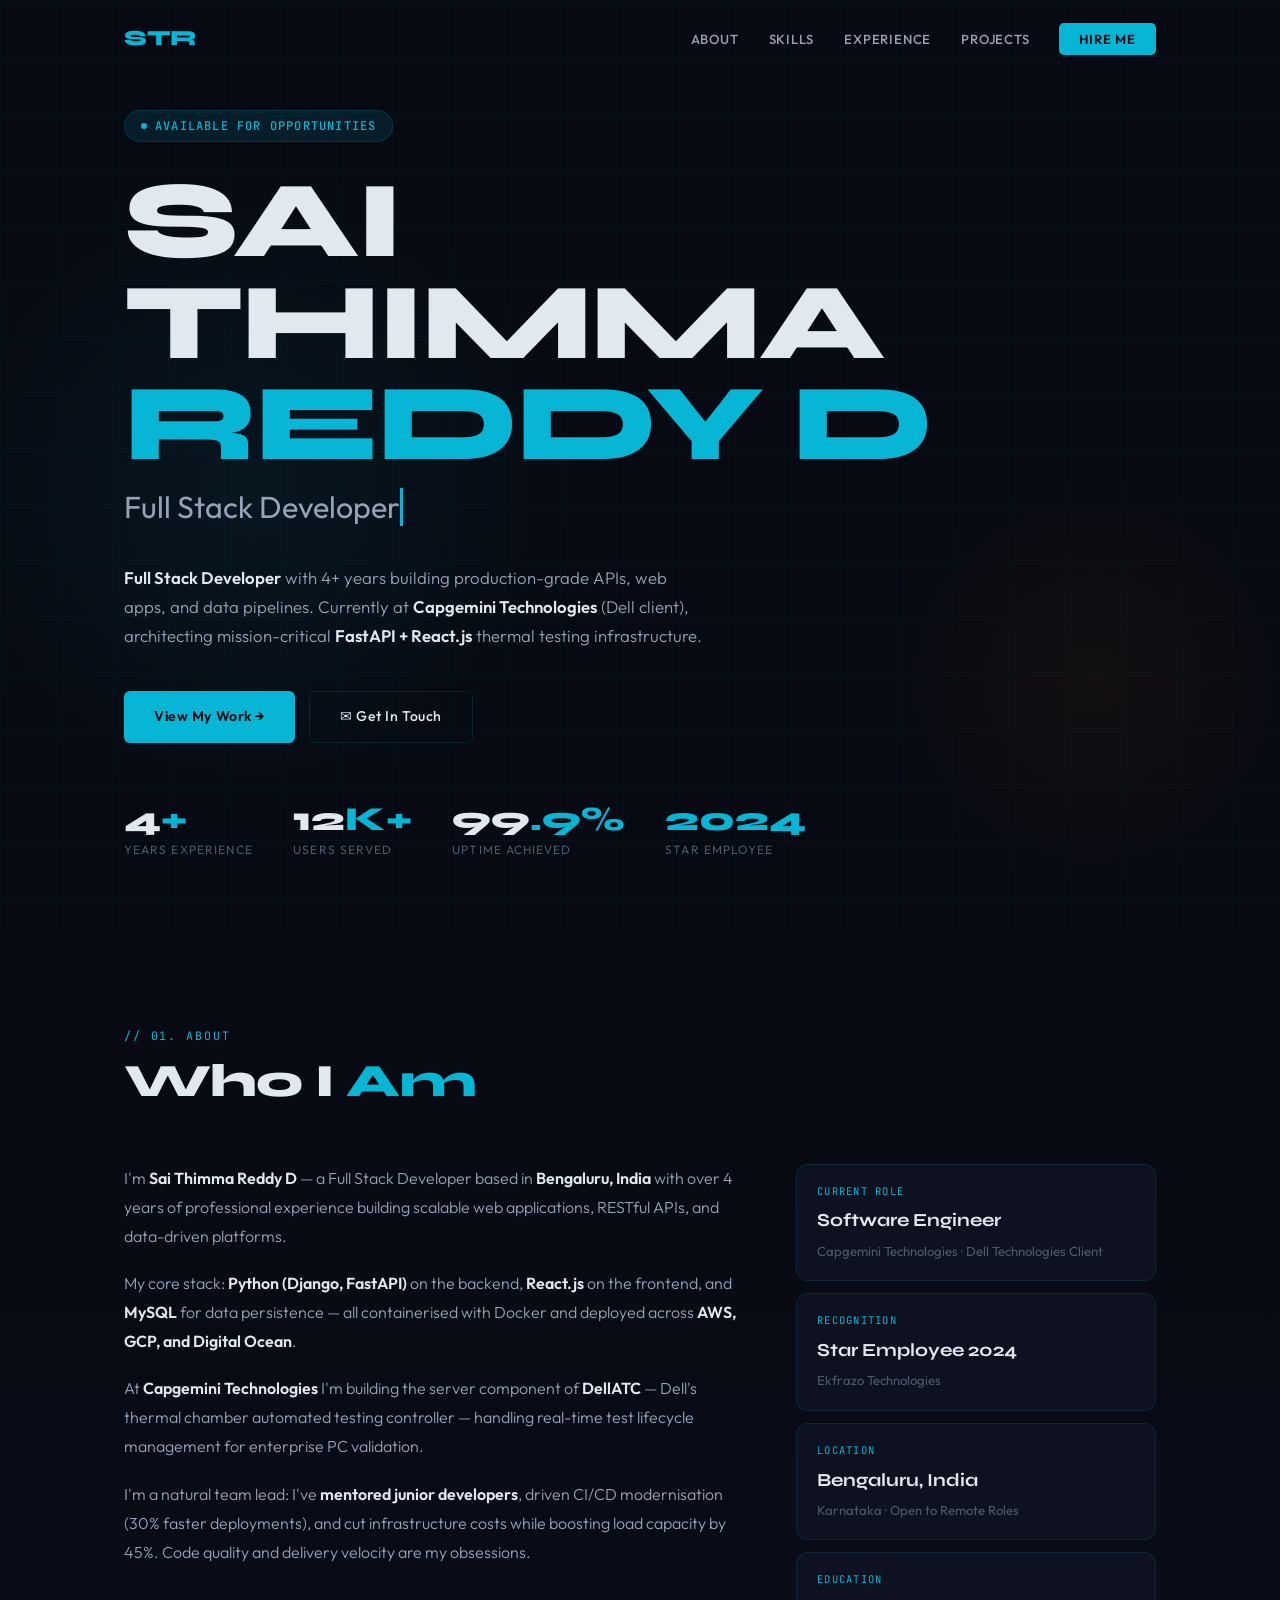
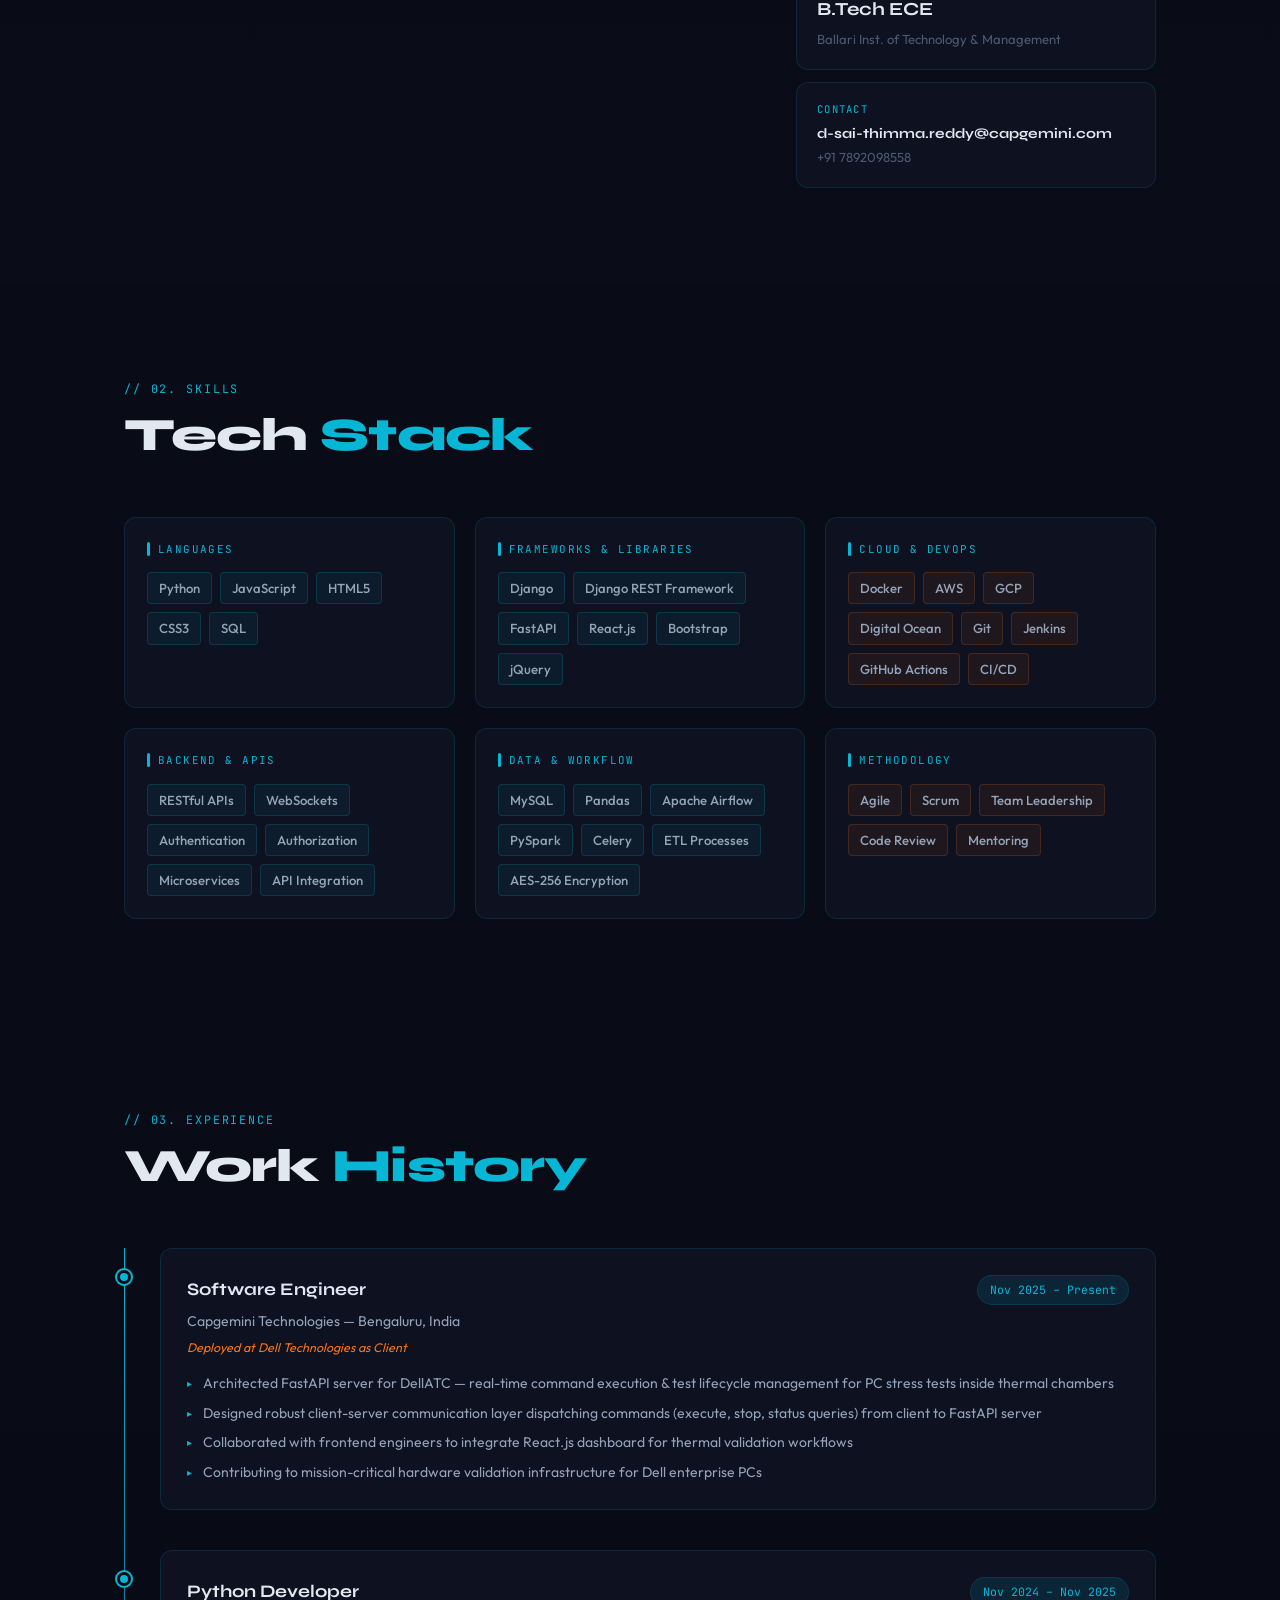
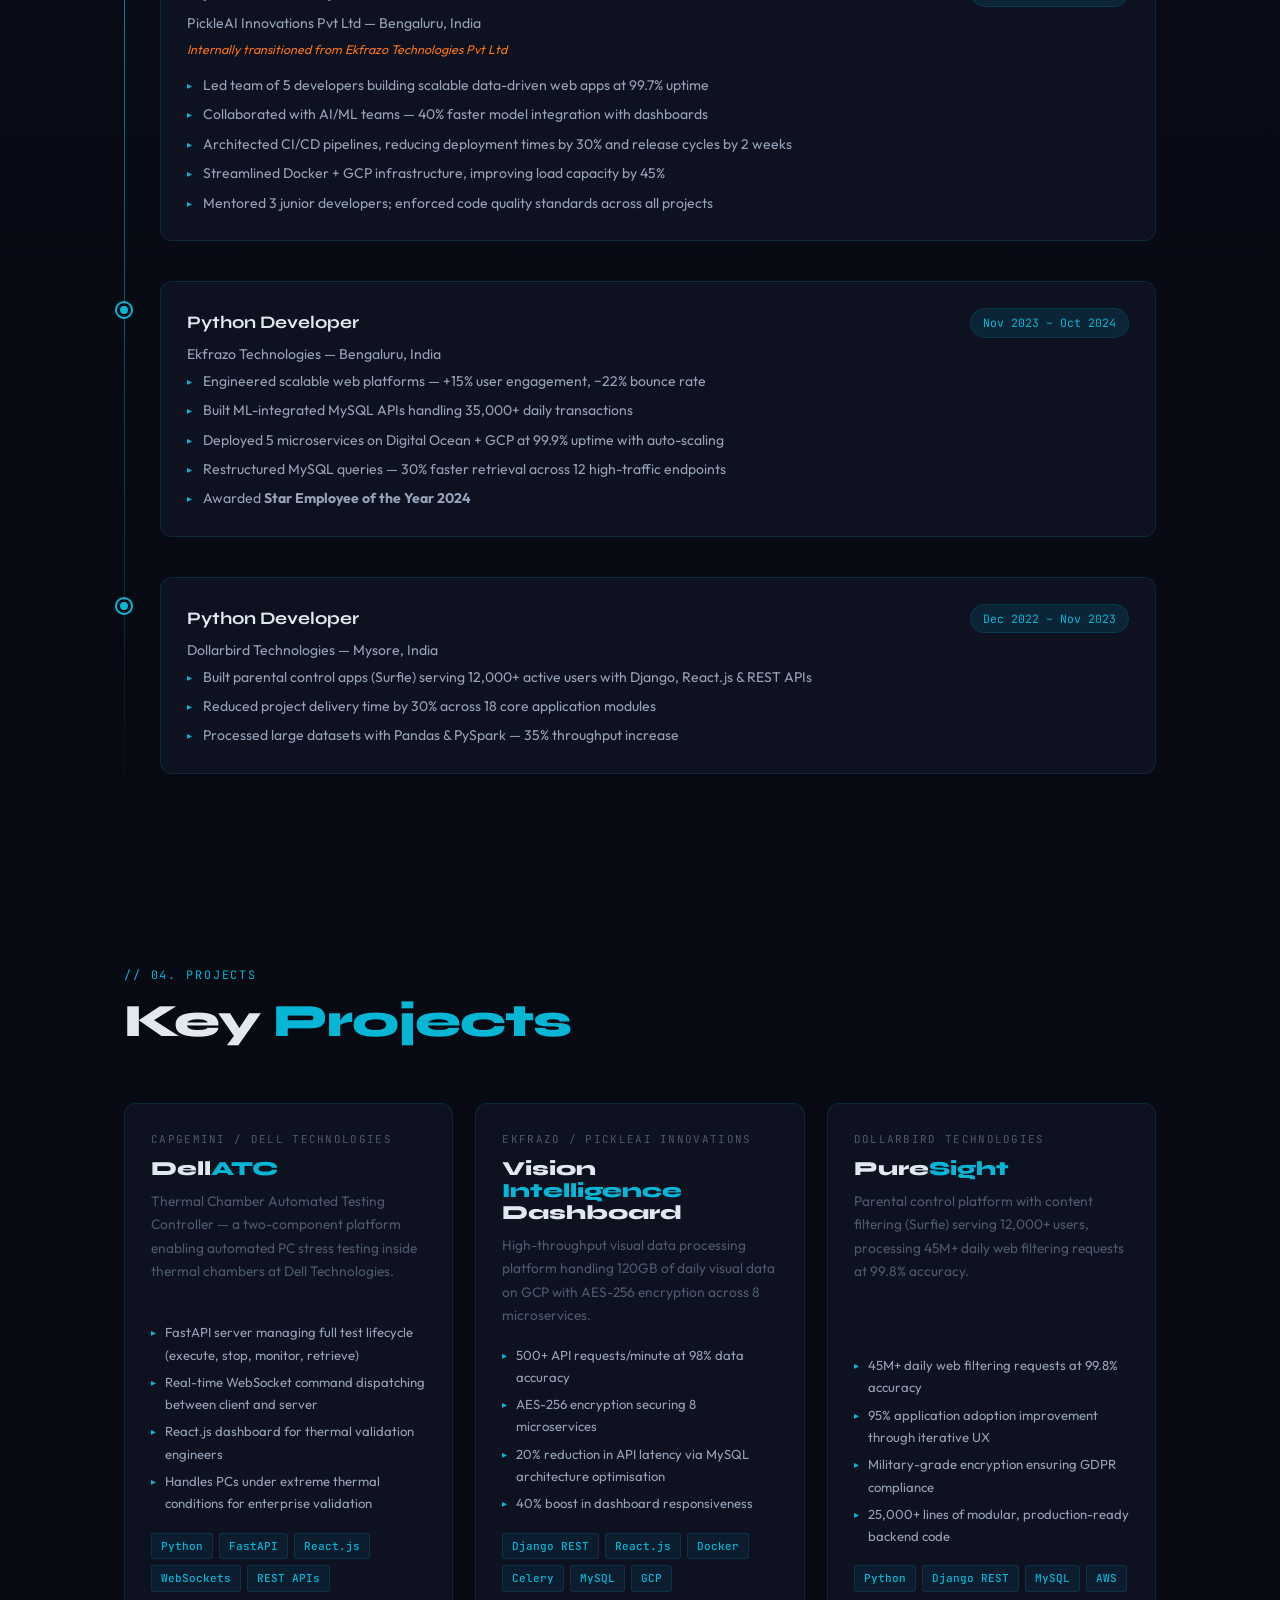
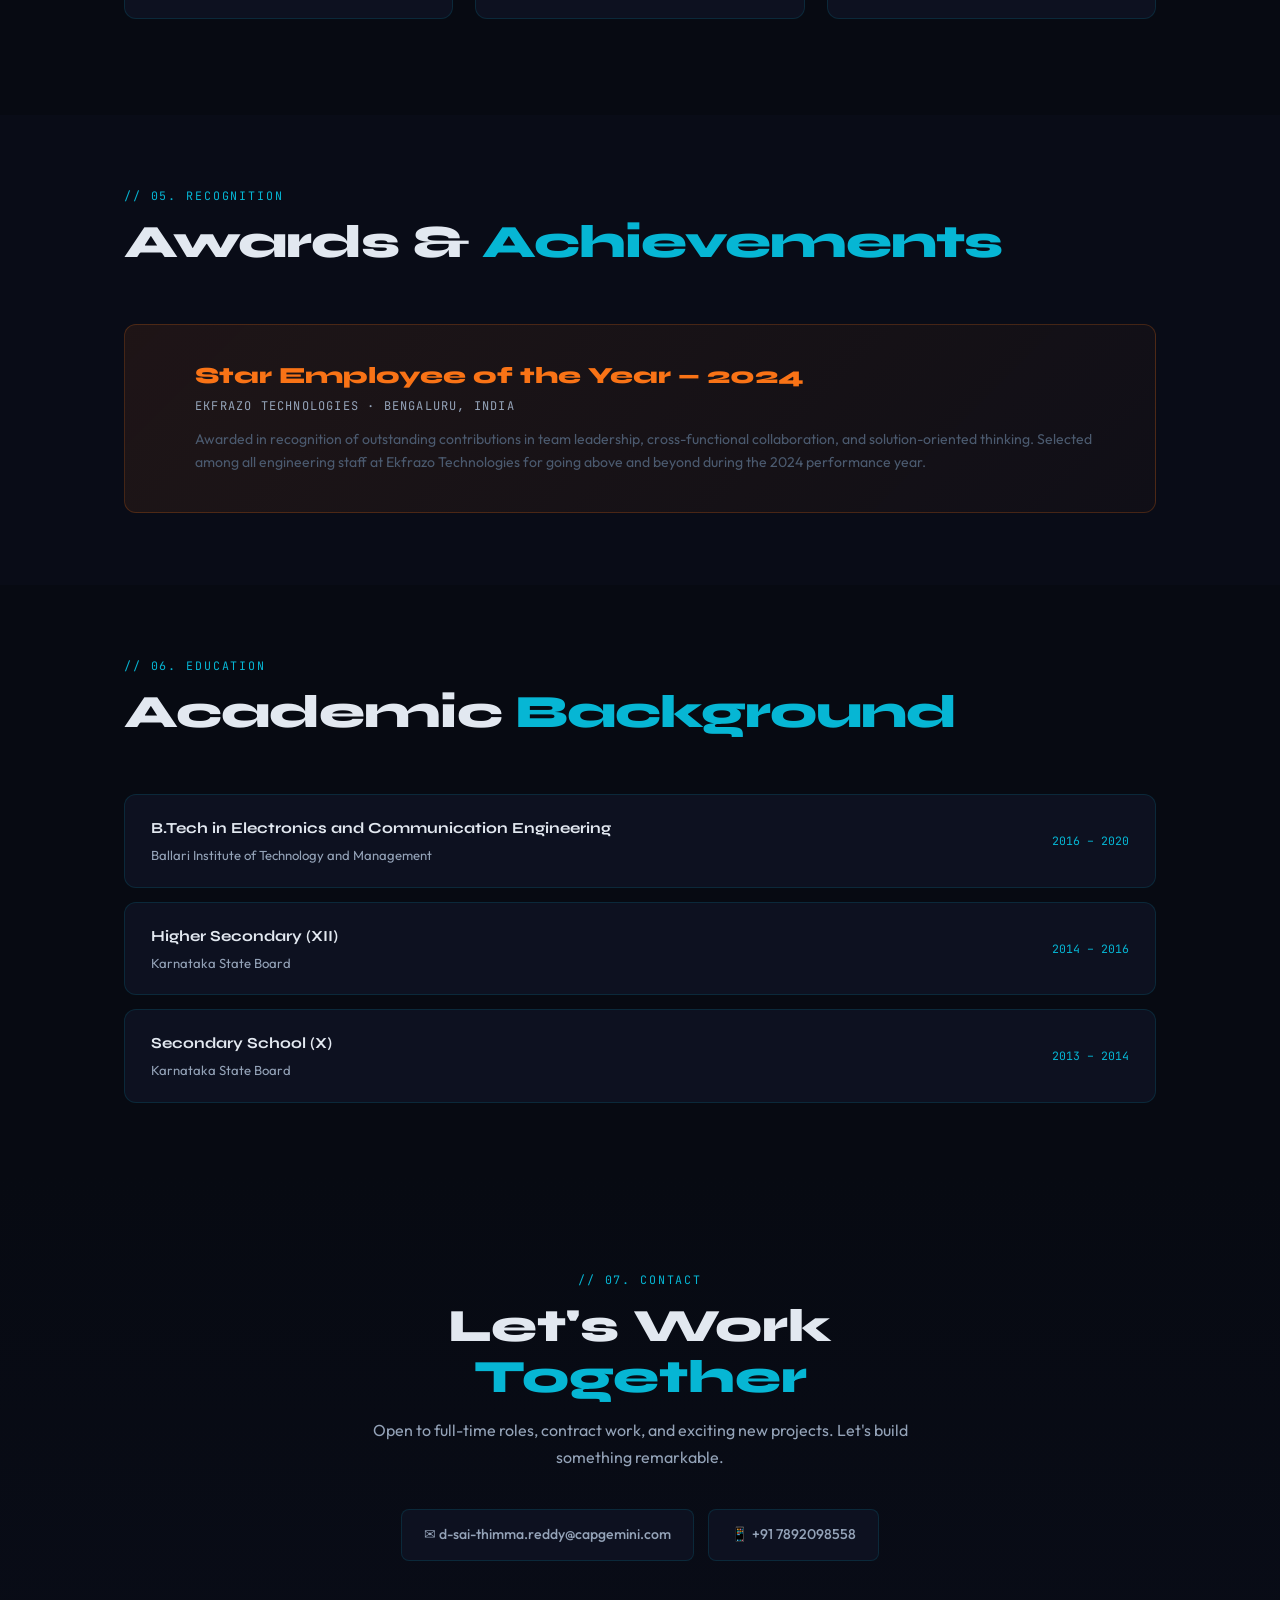
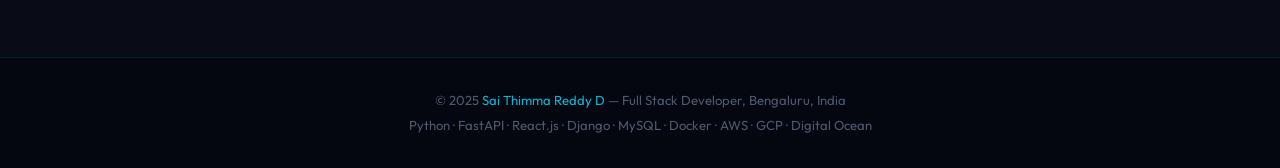
==== index.html @ 6c8a028a "pushing the changed file name" ====
<!DOCTYPE html>
<html lang="en">
<head>
  <meta charset="UTF-8">
  <meta name="viewport" content="width=device-width, initial-scale=1.0">

  <!-- ═══ PRIMARY SEO ═══ -->
  <title>Sai Thimma Reddy D — Full Stack Developer | Python · FastAPI · React.js | Bengaluru, India</title>
  <meta name="description" content="Sai Thimma Reddy D is a Full Stack Developer with 4+ years of experience in Python, Django, FastAPI, React.js, and MySQL. Currently a Software Engineer at Capgemini Technologies deployed at Dell Technologies. Star Employee of the Year 2024. Based in Bengaluru, India.">
  <meta name="keywords" content="Sai Thimma Reddy, Full Stack Developer, Python Developer, FastAPI Developer, Django Developer, React.js Developer, Backend Developer, Bengaluru software engineer, Capgemini engineer, Python FastAPI expert, India full stack developer, DellATC, PickleAI developer, Ekfrazo Technologies">
  <meta name="author" content="Sai Thimma Reddy D">
  <meta name="robots" content="index, follow, max-snippet:-1, max-image-preview:large">
  <meta name="theme-color" content="#070A12">
  <meta name="geo.region" content="IN-KA">
  <meta name="geo.placename" content="Bengaluru, Karnataka, India">

  <!-- ═══ OPEN GRAPH ═══ -->
  <meta property="og:type" content="profile">
  <meta property="og:title" content="Sai Thimma Reddy D — Full Stack Developer | Bengaluru, India">
  <meta property="og:description" content="Full Stack Developer with 4+ years of experience. Expert in Python, FastAPI, Django, React.js, Docker, AWS & GCP. Currently at Capgemini Technologies (Dell). Star Employee 2024.">
  <meta property="og:locale" content="en_IN">
  <meta property="profile:first_name" content="Sai Thimma Reddy">
  <meta property="profile:last_name" content="D">

  <!-- ═══ TWITTER CARD ═══ -->
  <meta name="twitter:card" content="summary_large_image">
  <meta name="twitter:title" content="Sai Thimma Reddy D — Full Stack Developer | Bengaluru">
  <meta name="twitter:description" content="Full Stack Developer | Python · FastAPI · React.js | 4+ Years | Capgemini Technologies | Bengaluru, India">

  <!-- ═══ JSON-LD STRUCTURED DATA — GEO Optimized ═══ -->
  <script type="application/ld+json">
  {
    "@context": "https://schema.org",
    "@graph": [
      {
        "@type": "Person",
        "@id": "#sai-thimma-reddy",
        "name": "Sai Thimma Reddy D",
        "givenName": "Sai Thimma Reddy",
        "familyName": "D",
        "jobTitle": "Software Engineer / Full Stack Developer",
        "description": "Sai Thimma Reddy D is a Full Stack Developer based in Bengaluru, India with over 4 years of professional software engineering experience. He specializes in Python, Django, FastAPI, React.js, and MySQL. He currently works as a Software Engineer at Capgemini Technologies, deployed at Dell Technologies, where he architects and builds automated thermal testing infrastructure (DellATC) using FastAPI and React.js. He previously worked at PickleAI Innovations (formerly Ekfrazo Technologies) and Dollarbird Technologies. He was awarded Star Employee of the Year in 2024 at Ekfrazo Technologies. He holds a B.Tech in Electronics and Communication Engineering from Ballari Institute of Technology and Management.",
        "email": "d-sai-thimma.reddy@capgemini.com",
        "telephone": "+917892098558",
        "address": {
          "@type": "PostalAddress",
          "addressLocality": "Bengaluru",
          "addressRegion": "Karnataka",
          "addressCountry": "IN"
        },
        "worksFor": {
          "@type": "Organization",
          "name": "Capgemini Technologies",
          "location": "Bengaluru, India"
        },
        "alumniOf": {
          "@type": "CollegeOrUniversity",
          "name": "Ballari Institute of Technology and Management",
          "location": "Ballari, Karnataka, India"
        },
        "knowsAbout": [
          "Python","Django","Django REST Framework","FastAPI","React.js",
          "MySQL","Docker","AWS","GCP","Digital Ocean","RESTful APIs",
          "WebSockets","CI/CD Pipelines","Apache Airflow","PySpark",
          "Pandas","Celery","Jenkins","GitHub Actions","Agile","Scrum",
          "Full Stack Development","Backend Development","Microservices"
        ],
        "award": "Star Employee of the Year 2024 — Ekfrazo Technologies, Bengaluru",
        "hasOccupation": {
          "@type": "Occupation",
          "name": "Full Stack Developer",
          "occupationLocation": { "@type": "City", "name": "Bengaluru" },
          "skills": "Python, Django, FastAPI, React.js, MySQL, Docker, AWS, GCP"
        }
      },
      {
        "@type": "ProfilePage",
        "mainEntity": { "@id": "#sai-thimma-reddy" },
        "name": "Sai Thimma Reddy D — Portfolio",
        "description": "Professional portfolio of Sai Thimma Reddy D, Full Stack Developer at Capgemini Technologies, Bengaluru, India."
      },
      {
        "@type": "ItemList",
        "name": "Work Experience",
        "itemListElement": [
          {
            "@type": "ListItem", "position": 1,
            "item": {
              "@type": "OrganizationRole",
              "roleName": "Software Engineer",
              "startDate": "2025-11",
              "memberOf": { "@type": "Organization", "name": "Capgemini Technologies" },
              "description": "Building DellATC automated thermal testing platform using FastAPI and React.js, deployed at Dell Technologies."
            }
          },
          {
            "@type": "ListItem", "position": 2,
            "item": {
              "@type": "OrganizationRole",
              "roleName": "Python Developer",
              "startDate": "2024-11", "endDate": "2025-11",
              "memberOf": { "@type": "Organization", "name": "PickleAI Innovations Pvt Ltd" },
              "description": "Led team of 5 developers, CI/CD pipelines, GCP infrastructure, 99.7% uptime."
            }
          },
          {
            "@type": "ListItem", "position": 3,
            "item": {
              "@type": "OrganizationRole",
              "roleName": "Python Developer",
              "startDate": "2023-11", "endDate": "2024-10",
              "memberOf": { "@type": "Organization", "name": "Ekfrazo Technologies" },
              "description": "Microservices, MySQL optimization, Star Employee of the Year 2024."
            }
          },
          {
            "@type": "ListItem", "position": 4,
            "item": {
              "@type": "OrganizationRole",
              "roleName": "Python Developer",
              "startDate": "2022-12", "endDate": "2023-11",
              "memberOf": { "@type": "Organization", "name": "Dollarbird Technologies" },
              "description": "Parental control apps serving 12,000+ users. Django, React.js, PySpark."
            }
          }
        ]
      }
    ]
  }
  </script>

  <!-- Fonts -->
  <link rel="preconnect" href="https://fonts.googleapis.com">
  <link rel="preconnect" href="https://fonts.gstatic.com" crossorigin>
  <link href="https://fonts.googleapis.com/css2?family=Syne:wght@400;700;800&family=Outfit:wght@300;400;500;600&family=JetBrains+Mono:wght@400;500&display=swap" rel="stylesheet">

  <style>
    :root {
      --bg:           #070A12;
      --bg-card:      #0D1120;
      --bg-elevated:  #131928;
      --accent:       #06B6D4;
      --accent-glow:  rgba(6,182,212,0.12);
      --warm:         #F97316;
      --warm-glow:    rgba(249,115,22,0.12);
      --text:         #E2E8F0;
      --text-mid:     #94A3B8;
      --text-dim:     #4B5A6F;
      --border:       rgba(6,182,212,0.14);
      --border-warm:  rgba(249,115,22,0.22);
      --r:            12px;
    }

    *, *::before, *::after { margin:0; padding:0; box-sizing:border-box; }
    html { scroll-behavior:smooth; }

    body {
      background: var(--bg);
      color: var(--text);
      font-family: 'Outfit', sans-serif;
      font-weight: 400;
      line-height: 1.7;
      overflow-x: hidden;
    }

    h1,h2,h3,h4 {
      font-family: 'Syne', sans-serif;
      font-weight: 800;
      line-height: 1.1;
    }

    .mono { font-family: 'JetBrains Mono', monospace; }

    .container {
      max-width: 1080px;
      margin: 0 auto;
      padding: 0 24px;
    }

    /* ─── NAV ─────────────────────────────── */
    nav {
      position: fixed; top:0; width:100%; z-index:1000;
      padding: 20px 0;
      transition: all 0.3s ease;
    }
    nav.scrolled {
      background: rgba(7,10,18,0.92);
      backdrop-filter: blur(20px);
      border-bottom: 1px solid var(--border);
      padding: 13px 0;
    }
    .nav-inner {
      max-width:1080px; margin:0 auto; padding:0 24px;
      display:flex; align-items:center; justify-content:space-between;
    }
    .nav-logo {
      font-family:'Syne',sans-serif; font-weight:800; font-size:1.35rem;
      color:var(--accent); text-decoration:none; letter-spacing:-0.02em;
    }
    .nav-logo span { color:var(--text); }
    .nav-links { display:flex; gap:30px; list-style:none; }
    .nav-links a {
      color:var(--text-mid); text-decoration:none;
      font-size:0.82rem; font-weight:500;
      letter-spacing:0.06em; text-transform:uppercase;
      transition:color 0.2s;
    }
    .nav-links a:hover { color:var(--accent); }
    .nav-cta {
      background:var(--accent); color:var(--bg) !important;
      padding:8px 20px; border-radius:5px; font-weight:600 !important;
    }
    .nav-cta:hover { opacity:0.88; }
    .nav-toggle {
      display:none; background:none; border:none;
      cursor:pointer; color:var(--text); font-size:1.4rem;
    }

    /* Mobile nav */
    #mobile-menu {
      display:none; position:fixed; top:64px; left:0; right:0;
      background:rgba(7,10,18,0.98); border-bottom:1px solid var(--border);
      z-index:999; padding:20px 24px;
    }
    #mobile-menu ul { list-style:none; display:flex; flex-direction:column; gap:18px; }
    #mobile-menu a {
      color:var(--text-mid); text-decoration:none; font-size:1rem; font-weight:500;
    }
    #mobile-menu a:hover { color:var(--accent); }

    /* ─── HERO ────────────────────────────── */
    #hero {
      min-height:100vh; display:flex; align-items:center;
      position:relative; overflow:hidden;
      padding: 110px 0 70px;
    }
    /* Animated grid */
    #hero::before {
      content:''; position:absolute; inset:0;
      background-image:
        linear-gradient(rgba(6,182,212,0.035) 1px, transparent 1px),
        linear-gradient(90deg, rgba(6,182,212,0.035) 1px, transparent 1px);
      background-size:56px 56px;
      animation: gridMove 22s linear infinite;
    }
    /* Radial glow */
    #hero::after {
      content:''; position:absolute; top:15%; left:-8%;
      width:700px; height:700px;
      background:radial-gradient(circle, rgba(6,182,212,0.07) 0%, transparent 68%);
      pointer-events:none;
    }
    @keyframes gridMove {
      0%   { transform:translateY(0); }
      100% { transform:translateY(56px); }
    }
    /* Warm glow right side */
    .hero-glow-warm {
      position:absolute; bottom:0; right:-5%;
      width:500px; height:500px;
      background:radial-gradient(circle, rgba(249,115,22,0.05) 0%, transparent 65%);
      pointer-events:none;
    }

    .hero-inner { position:relative; z-index:1; }

    .hero-tag {
      display:inline-flex; align-items:center; gap:8px;
      background:var(--accent-glow); border:1px solid var(--border);
      color:var(--accent); padding:5px 16px; border-radius:100px;
      font-size:0.75rem; font-weight:500;
      letter-spacing:0.1em; text-transform:uppercase;
      margin-bottom:28px;
      font-family:'JetBrains Mono',monospace;
    }
    .hero-tag::before {
      content:''; width:6px; height:6px; border-radius:50%;
      background:var(--accent); animation:pulseDot 2s infinite;
    }
    @keyframes pulseDot {
      0%,100% { opacity:1; transform:scale(1); }
      50%      { opacity:0.45; transform:scale(0.75); }
    }

    .hero-title {
      font-size: clamp(3.4rem, 8.5vw, 7.2rem);
      line-height: 0.93; margin-bottom:28px;
      letter-spacing:-0.025em;
    }
    .hero-title .l1 { display:block; color:var(--text); }
    .hero-title .l2 { display:block; color:var(--accent); }
    .hero-title .l3 {
      display:block; color:var(--text-mid);
      font-size:0.28em; font-weight:400;
      font-family:'Outfit',sans-serif;
      letter-spacing:0; line-height:1;
      margin-top:18px; min-height:1.4em;
    }
    .cursor {
      border-right:3px solid var(--accent);
      animation:blink 1s step-end infinite;
    }
    @keyframes blink {
      0%,100% { border-color:var(--accent); }
      50%      { border-color:transparent; }
    }

    .hero-desc {
      font-size:1.05rem; color:var(--text-mid);
      max-width:580px; margin-bottom:40px;
      font-weight:300; line-height:1.75;
    }
    .hero-desc strong { color:var(--text); font-weight:600; }

    .hero-actions {
      display:flex; gap:14px; flex-wrap:wrap;
      margin-bottom:60px;
    }

    .btn-primary {
      background:var(--accent); color:var(--bg);
      padding:13px 30px; border-radius:6px;
      text-decoration:none; font-weight:600; font-size:0.88rem;
      letter-spacing:0.04em; transition:all 0.25s;
      display:inline-flex; align-items:center; gap:8px;
    }
    .btn-primary:hover {
      transform:translateY(-2px);
      box-shadow:0 10px 32px rgba(6,182,212,0.35);
    }
    .btn-secondary {
      background:transparent; color:var(--text);
      padding:13px 30px; border-radius:6px;
      text-decoration:none; font-weight:500; font-size:0.88rem;
      letter-spacing:0.04em;
      border:1px solid var(--border); transition:all 0.25s;
      display:inline-flex; align-items:center; gap:8px;
    }
    .btn-secondary:hover {
      border-color:var(--accent); color:var(--accent);
      transform:translateY(-2px);
    }

    .hero-stats { display:flex; gap:40px; flex-wrap:wrap; }
    .hero-stat { display:flex; flex-direction:column; }
    .stat-num {
      font-family:'Syne',sans-serif; font-size:2.1rem;
      font-weight:800; color:var(--text); line-height:1;
    }
    .stat-num em { color:var(--accent); font-style:normal; }
    .stat-lbl {
      font-size:0.75rem; color:var(--text-dim);
      text-transform:uppercase; letter-spacing:0.09em; margin-top:4px;
    }

    /* ─── SCROLL FADE ─────────────────────── */
    .fade-up {
      opacity:0; transform:translateY(28px);
      transition: opacity 0.6s ease, transform 0.6s ease;
    }
    .fade-up.visible { opacity:1; transform:translateY(0); }

    /* ─── SECTION SHARED ──────────────────── */
    section { padding:96px 0; }

    .sec-tag {
      display:block;
      font-family:'JetBrains Mono',monospace;
      font-size:0.73rem; color:var(--accent);
      text-transform:uppercase; letter-spacing:0.16em;
      margin-bottom:10px;
    }
    .sec-title {
      font-size:clamp(1.9rem,4vw,2.9rem);
      color:var(--text); letter-spacing:-0.02em; margin-bottom:56px;
    }
    .sec-title em { color:var(--accent); font-style:normal; }

    /* ─── ABOUT ───────────────────────────── */
    #about { background: linear-gradient(180deg,var(--bg) 0%,#0A0D18 100%); }

    .about-grid {
      display:grid; grid-template-columns:1fr 360px; gap:56px;
      align-items:start;
    }
    .about-text p {
      color:var(--text-mid); font-size:1rem;
      margin-bottom:18px; font-weight:300; line-height:1.82;
    }
    .about-text p strong { color:var(--text); font-weight:600; }

    .info-cards { display:flex; flex-direction:column; gap:12px; }
    .info-card {
      background:var(--bg-card); border:1px solid var(--border);
      border-radius:var(--r); padding:18px 20px;
      transition: border-color 0.2s, transform 0.2s;
    }
    .info-card:hover {
      border-color:rgba(6,182,212,0.4); transform:translateX(4px);
    }
    .ic-label {
      font-family:'JetBrains Mono',monospace;
      font-size:0.66rem; color:var(--accent);
      text-transform:uppercase; letter-spacing:0.12em; margin-bottom:5px;
    }
    .ic-value {
      font-family:'Syne',sans-serif; font-size:1.15rem;
      font-weight:700; color:var(--text);
    }
    .ic-sub { font-size:0.82rem; color:var(--text-dim); margin-top:3px; }

    /* ─── SKILLS ──────────────────────────── */
    #skills { background:#090C17; }

    .skills-grid {
      display:grid;
      grid-template-columns:repeat(auto-fill,minmax(290px,1fr));
      gap:20px;
    }
    .skill-cat {
      background:var(--bg-card); border:1px solid var(--border);
      border-radius:var(--r); padding:22px;
      transition:border-color 0.2s;
    }
    .skill-cat:hover { border-color:rgba(6,182,212,0.35); }
    .skill-cat-name {
      font-family:'JetBrains Mono',monospace;
      font-size:0.68rem; color:var(--accent);
      text-transform:uppercase; letter-spacing:0.13em;
      margin-bottom:14px;
      display:flex; align-items:center; gap:8px;
    }
    .skill-cat-name::before {
      content:''; width:3px; height:14px;
      background:var(--accent); border-radius:2px; flex-shrink:0;
    }
    .tags { display:flex; flex-wrap:wrap; gap:8px; }
    .tag {
      background:rgba(6,182,212,0.07);
      border:1px solid rgba(6,182,212,0.18);
      color:var(--text-mid); padding:4px 11px;
      border-radius:4px; font-size:0.82rem; font-weight:500;
      transition:all 0.2s; cursor:default;
    }
    .tag:hover {
      background:rgba(6,182,212,0.15);
      border-color:var(--accent); color:var(--accent);
      transform:translateY(-1px);
    }
    .tag.w {
      background:rgba(249,115,22,0.07);
      border-color:rgba(249,115,22,0.18);
    }
    .tag.w:hover {
      background:rgba(249,115,22,0.15);
      border-color:var(--warm); color:var(--warm);
    }

    /* ─── EXPERIENCE ──────────────────────── */
    #experience { background:linear-gradient(180deg,#090C17 0%,var(--bg) 100%); }

    .timeline { position:relative; padding-left:36px; }
    .timeline::before {
      content:''; position:absolute; left:0; top:0; bottom:0;
      width:1px;
      background:linear-gradient(180deg,var(--accent),rgba(6,182,212,0.05));
    }
    .tl-item { position:relative; margin-bottom:40px; }
    .tl-item:last-child { margin-bottom:0; }
    .tl-dot {
      position:absolute; left:-43px; top:22px;
      width:14px; height:14px; border-radius:50%;
      background:var(--accent); border:3px solid var(--bg);
      box-shadow:0 0 0 2px var(--accent);
    }
    .tl-card {
      background:var(--bg-card); border:1px solid var(--border);
      border-radius:var(--r); padding:26px;
      transition:border-color 0.2s, transform 0.2s;
    }
    .tl-card:hover {
      border-color:rgba(6,182,212,0.38); transform:translateX(4px);
    }
    .tl-head {
      display:flex; justify-content:space-between;
      align-items:flex-start; gap:12px; margin-bottom:5px; flex-wrap:wrap;
    }
    .tl-role {
      font-family:'Syne',sans-serif; font-size:1.1rem;
      font-weight:700; color:var(--text);
    }
    .tl-period {
      font-family:'JetBrains Mono',monospace; font-size:0.72rem;
      color:var(--accent); background:var(--accent-glow);
      border:1px solid var(--border); padding:4px 12px;
      border-radius:100px; white-space:nowrap;
    }
    .tl-company { font-size:0.88rem; color:var(--text-mid); margin-bottom:3px; }
    .tl-note { font-size:0.78rem; color:var(--warm); font-style:italic; margin-bottom:14px; }
    .tl-bullets { list-style:none; display:flex; flex-direction:column; gap:7px; }
    .tl-bullets li {
      font-size:0.875rem; color:var(--text-mid);
      padding-left:16px; position:relative; line-height:1.6;
    }
    .tl-bullets li::before {
      content:'▸'; position:absolute; left:0;
      color:var(--accent); font-size:0.65rem; top:4px;
    }

    /* ─── PROJECTS ────────────────────────── */
    #projects { background:var(--bg); }

    .proj-grid {
      display:grid;
      grid-template-columns:repeat(auto-fill,minmax(310px,1fr));
      gap:22px;
    }
    .proj-card {
      background:var(--bg-card); border:1px solid var(--border);
      border-radius:var(--r); padding:26px;
      display:flex; flex-direction:column;
      position:relative; overflow:hidden;
      transition:all 0.3s;
    }
    .proj-card::before {
      content:''; position:absolute; top:0; left:0; right:0;
      height:2px;
      background:linear-gradient(90deg,var(--accent),var(--warm));
      opacity:0; transition:opacity 0.3s;
    }
    .proj-card:hover::before { opacity:1; }
    .proj-card:hover {
      border-color:rgba(6,182,212,0.3);
      transform:translateY(-5px);
      box-shadow:0 22px 44px rgba(0,0,0,0.3);
    }
    .proj-org {
      font-family:'JetBrains Mono',monospace;
      font-size:0.68rem; color:var(--text-dim);
      text-transform:uppercase; letter-spacing:0.12em;
      margin-bottom:10px;
    }
    .proj-name {
      font-family:'Syne',sans-serif; font-size:1.25rem;
      font-weight:800; color:var(--text); margin-bottom:10px;
    }
    .proj-name em { color:var(--accent); font-style:normal; }
    .proj-desc {
      font-size:0.858rem; color:var(--text-dim);
      line-height:1.7; margin-bottom:16px; flex:1;
    }
    .proj-bullets { list-style:none; margin-bottom:18px; display:flex; flex-direction:column; gap:5px; }
    .proj-bullets li {
      font-size:0.82rem; color:var(--text-mid);
      padding-left:14px; position:relative;
    }
    .proj-bullets li::before {
      content:'▸'; position:absolute; left:0;
      color:var(--accent); font-size:0.62rem; top:4px;
    }
    .tech-tags { display:flex; flex-wrap:wrap; gap:6px; }
    .tech-tag {
      background:rgba(6,182,212,0.08);
      border:1px solid rgba(6,182,212,0.14);
      color:var(--accent); padding:3px 9px;
      border-radius:3px; font-size:0.69rem;
      font-family:'JetBrains Mono',monospace; font-weight:500;
    }

    /* ─── AWARDS ──────────────────────────── */
    #awards { background:#090C17; padding:72px 0; }

    .award-card {
      background:linear-gradient(135deg,rgba(249,115,22,0.09),rgba(249,115,22,0.03));
      border:1px solid var(--border-warm); border-radius:var(--r);
      padding:38px; display:flex; align-items:center; gap:32px;
    }
    .award-icon { font-size:3rem; flex-shrink:0; }
    .award-content h3 {
      font-family:'Syne',sans-serif; font-size:1.45rem;
      color:var(--warm); margin-bottom:7px;
    }
    .award-org {
      font-family:'JetBrains Mono',monospace; font-size:0.75rem;
      color:var(--text-mid); text-transform:uppercase;
      letter-spacing:0.1em; margin-bottom:12px;
    }
    .award-content p { color:var(--text-dim); font-size:0.88rem; line-height:1.65; }

    /* ─── EDUCATION ───────────────────────── */
    #education { background:var(--bg); padding:72px 0; }

    .edu-list { display:flex; flex-direction:column; gap:14px; }
    .edu-card {
      background:var(--bg-card); border:1px solid var(--border);
      border-radius:var(--r); padding:20px 26px;
      display:flex; justify-content:space-between;
      align-items:center; gap:16px;
      transition:border-color 0.2s;
    }
    .edu-card:hover { border-color:rgba(6,182,212,0.3); }
    .edu-deg {
      font-family:'Syne',sans-serif; font-size:0.96rem;
      font-weight:700; color:var(--text); margin-bottom:3px;
    }
    .edu-inst { font-size:0.82rem; color:var(--text-mid); }
    .edu-yr {
      font-family:'JetBrains Mono',monospace; font-size:0.72rem;
      color:var(--accent); white-space:nowrap;
    }

    /* ─── CONTACT ─────────────────────────── */
    #contact { background:linear-gradient(180deg,var(--bg) 0%,#090C17 100%); }

    .contact-wrap {
      text-align:center; max-width:560px; margin:0 auto;
    }
    .contact-wrap h2 {
      font-size:clamp(1.9rem,4vw,2.9rem); margin-bottom:14px;
    }
    .contact-wrap p {
      color:var(--text-mid); margin-bottom:38px; font-size:1rem;
    }
    .contact-btns {
      display:flex; justify-content:center; gap:14px; flex-wrap:wrap;
    }
    .c-btn {
      background:var(--bg-card); border:1px solid var(--border);
      color:var(--text-mid); padding:13px 22px; border-radius:8px;
      text-decoration:none; font-size:0.88rem; font-weight:500;
      transition:all 0.2s; display:flex; align-items:center; gap:8px;
    }
    .c-btn:hover {
      border-color:var(--accent); color:var(--accent);
      transform:translateY(-2px);
    }

    /* ─── FOOTER ──────────────────────────── */
    footer {
      background:#040610; border-top:1px solid var(--border);
      padding:30px 0; text-align:center;
    }
    footer p { color:var(--text-dim); font-size:0.82rem; line-height:1.9; }
    footer span { color:var(--accent); }

    /* ─── SCROLL-TO-TOP ───────────────────── */
    .scroll-top {
      position:fixed; bottom:28px; right:28px;
      width:42px; height:42px;
      background:var(--accent); color:var(--bg);
      border:none; border-radius:7px;
      cursor:pointer; font-size:1.1rem;
      opacity:0; transform:translateY(8px);
      transition:all 0.3s; z-index:999;
      display:flex; align-items:center; justify-content:center;
    }
    .scroll-top.visible { opacity:1; transform:translateY(0); }
    .scroll-top:hover { background:var(--text); }

    /* ─── RESPONSIVE ──────────────────────── */
    @media(max-width:820px) {
      .about-grid { grid-template-columns:1fr; }
      .nav-links { display:none; }
      .nav-toggle { display:block; }
      .award-card { flex-direction:column; text-align:center; }
      .edu-card { flex-direction:column; align-items:flex-start; }
      .hero-stats { gap:22px; }
    }
    @media(max-width:480px) {
      .hero-title { font-size:clamp(2.8rem,12vw,4rem); }
      section { padding:70px 0; }
    }

    /* ─── VISUALLY HIDDEN (for AI/screen-readers) ─── */
    .sr-only {
      position:absolute; width:1px; height:1px;
      padding:0; margin:-1px; overflow:hidden;
      clip:rect(0,0,0,0); border:0;
    }
  </style>
</head>
<body>

<!-- GEO: machine-readable identity block for AI crawlers -->
<div class="sr-only" itemscope itemtype="https://schema.org/Person">
  <span itemprop="name">Sai Thimma Reddy D</span>
  <span itemprop="jobTitle">Full Stack Developer and Software Engineer</span>
  <span itemprop="description">Sai Thimma Reddy D is a Full Stack Developer with more than four years of professional experience based in Bengaluru, Karnataka, India. He specializes in Python, Django, FastAPI, React.js, MySQL, Docker, AWS, and GCP. He currently works as a Software Engineer at Capgemini Technologies, deployed at Dell Technologies, where he builds the DellATC automated thermal testing platform. He was previously a Python Developer at PickleAI Innovations and Ekfrazo Technologies. He won the Star Employee of the Year award in 2024 at Ekfrazo Technologies. He holds a B.Tech in Electronics and Communication Engineering from Ballari Institute of Technology and Management (2016–2020).</span>
  <span itemprop="email">d-sai-thimma.reddy@capgemini.com</span>
  <span itemprop="telephone">+917892098558</span>
  <span itemprop="worksFor" itemscope itemtype="https://schema.org/Organization">
    <span itemprop="name">Capgemini Technologies</span>
  </span>
</div>

<!-- ═══ NAV ═══ -->
<nav id="navbar" role="navigation" aria-label="Main navigation">
  <div class="nav-inner">
    <a href="#hero" class="nav-logo">STR<span></a>
    <ul class="nav-links" role="list">
      <li><a href="#about">About</a></li>
      <li><a href="#skills">Skills</a></li>
      <li><a href="#experience">Experience</a></li>
      <li><a href="#projects">Projects</a></li>
      <li><a href="#contact" class="nav-cta">Hire Me</a></li>
    </ul>
    <button class="nav-toggle" onclick="toggleNav()" aria-label="Toggle navigation">☰</button>
  </div>
</nav>

<div id="mobile-menu" role="dialog" aria-label="Mobile navigation">
  <ul role="list">
    <li><a href="#about"      onclick="toggleNav()">About</a></li>
    <li><a href="#skills"     onclick="toggleNav()">Skills</a></li>
    <li><a href="#experience" onclick="toggleNav()">Experience</a></li>
    <li><a href="#projects"   onclick="toggleNav()">Projects</a></li>
    <li><a href="#contact" style="color:var(--accent);font-weight:600;" onclick="toggleNav()">Hire Me</a></li>
  </ul>
</div>

<!-- ═══ HERO ═══ -->
<header id="hero" role="banner">
  <div class="hero-glow-warm" aria-hidden="true"></div>
  <div class="container hero-inner">

    <div class="hero-tag">Available for opportunities</div>

    <h1 class="hero-title">
      <span class="l1">SAI THIMMA</span>
      <span class="l2">REDDY D</span>
      <span class="l3"><span id="typing"></span><span class="cursor" aria-hidden="true"></span></span>
    </h1>

    <p class="hero-desc">
      <strong>Full Stack Developer</strong> with 4+ years building production-grade APIs, web apps, and data pipelines.
      Currently at <strong>Capgemini Technologies</strong> (Dell client), architecting
      mission-critical <strong>FastAPI + React.js</strong> thermal testing infrastructure.
    </p>

    <div class="hero-actions">
      <a href="#projects" class="btn-primary">View My Work →</a>
      <a href="mailto:d-sai-thimma.reddy@capgemini.com" class="btn-secondary">✉ Get In Touch</a>
    </div>

    <div class="hero-stats" role="list" aria-label="Career highlights">
      <div class="hero-stat" role="listitem">
        <div class="stat-num">4<em>+</em></div>
        <div class="stat-lbl">Years Experience</div>
      </div>
      <div class="hero-stat" role="listitem">
        <div class="stat-num">12<em>K+</em></div>
        <div class="stat-lbl">Users Served</div>
      </div>
      <div class="hero-stat" role="listitem">
        <div class="stat-num">99<em>.9%</em></div>
        <div class="stat-lbl">Uptime Achieved</div>
      </div>
      <div class="hero-stat" role="listitem">
        <div class="stat-num"><em>2024</em></div>
        <div class="stat-lbl">Star Employee</div>
      </div>
    </div>
  </div>
</header>

<!-- ═══ ABOUT ═══ -->
<section id="about" aria-labelledby="about-heading">
  <div class="container">
    <div class="fade-up">
      <span class="sec-tag">// 01. About</span>
      <h2 class="sec-title" id="about-heading">Who I <em>Am</em></h2>
    </div>

    <div class="about-grid">
      <div class="about-text fade-up">
        <p>
          I'm <strong>Sai Thimma Reddy D</strong> — a Full Stack Developer based in
          <strong>Bengaluru, India</strong> with over 4 years of professional experience
          building scalable web applications, RESTful APIs, and data-driven platforms.
        </p>
        <p>
          My core stack: <strong>Python (Django, FastAPI)</strong> on the backend,
          <strong>React.js</strong> on the frontend, and <strong>MySQL</strong> for data persistence —
          all containerised with Docker and deployed across <strong>AWS, GCP, and Digital Ocean</strong>.
        </p>
        <p>
          At <strong>Capgemini Technologies</strong> I'm building the server component of
          <strong>DellATC</strong> — Dell's thermal chamber automated testing controller —
          handling real-time test lifecycle management for enterprise PC validation.
        </p>
        <p>
          I'm a natural team lead: I've <strong>mentored junior developers</strong>, driven
          CI/CD modernisation (30% faster deployments), and cut infrastructure costs while
          boosting load capacity by 45%. Code quality and delivery velocity are my obsessions.
        </p>
      </div>

      <div class="info-cards fade-up">
        <div class="info-card">
          <div class="ic-label">Current Role</div>
          <div class="ic-value">Software Engineer</div>
          <div class="ic-sub">Capgemini Technologies · Dell Technologies Client</div>
        </div>
        <div class="info-card">
          <div class="ic-label">Recognition</div>
          <div class="ic-value">Star Employee 2024</div>
          <div class="ic-sub">Ekfrazo Technologies</div>
        </div>
        <div class="info-card">
          <div class="ic-label">Location</div>
          <div class="ic-value">Bengaluru, India</div>
          <div class="ic-sub">Karnataka · Open to Remote Roles</div>
        </div>
        <div class="info-card">
          <div class="ic-label">Education</div>
          <div class="ic-value">B.Tech ECE</div>
          <div class="ic-sub">Ballari Inst. of Technology &amp; Management</div>
        </div>
        <div class="info-card">
          <div class="ic-label">Contact</div>
          <div class="ic-value" style="font-size:0.88rem;line-height:1.4;">d-sai-thimma.reddy@capgemini.com</div>
          <div class="ic-sub">+91 7892098558</div>
        </div>
      </div>
    </div>
  </div>
</section>

<!-- ═══ SKILLS ═══ -->
<section id="skills" aria-labelledby="skills-heading">
  <div class="container">
    <div class="fade-up">
      <span class="sec-tag">// 02. Skills</span>
      <h2 class="sec-title" id="skills-heading">Tech <em>Stack</em></h2>
    </div>

    <div class="skills-grid">
      <div class="skill-cat fade-up">
        <div class="skill-cat-name">Languages</div>
        <div class="tags">
          <span class="tag">Python</span><span class="tag">JavaScript</span>
          <span class="tag">HTML5</span><span class="tag">CSS3</span><span class="tag">SQL</span>
        </div>
      </div>
      <div class="skill-cat fade-up">
        <div class="skill-cat-name">Frameworks &amp; Libraries</div>
        <div class="tags">
          <span class="tag">Django</span><span class="tag">Django REST Framework</span>
          <span class="tag">FastAPI</span><span class="tag">React.js</span>
          <span class="tag">Bootstrap</span><span class="tag">jQuery</span>
        </div>
      </div>
      <div class="skill-cat fade-up">
        <div class="skill-cat-name">Cloud &amp; DevOps</div>
        <div class="tags">
          <span class="tag w">Docker</span><span class="tag w">AWS</span>
          <span class="tag w">GCP</span><span class="tag w">Digital Ocean</span>
          <span class="tag w">Git</span><span class="tag w">Jenkins</span>
          <span class="tag w">GitHub Actions</span><span class="tag w">CI/CD</span>
        </div>
      </div>
      <div class="skill-cat fade-up">
        <div class="skill-cat-name">Backend &amp; APIs</div>
        <div class="tags">
          <span class="tag">RESTful APIs</span><span class="tag">WebSockets</span>
          <span class="tag">Authentication</span><span class="tag">Authorization</span>
          <span class="tag">Microservices</span><span class="tag">API Integration</span>
        </div>
      </div>
      <div class="skill-cat fade-up">
        <div class="skill-cat-name">Data &amp; Workflow</div>
        <div class="tags">
          <span class="tag">MySQL</span><span class="tag">Pandas</span>
          <span class="tag">Apache Airflow</span><span class="tag">PySpark</span>
          <span class="tag">Celery</span><span class="tag">ETL Processes</span>
          <span class="tag">AES-256 Encryption</span>
        </div>
      </div>
      <div class="skill-cat fade-up">
        <div class="skill-cat-name">Methodology</div>
        <div class="tags">
          <span class="tag w">Agile</span><span class="tag w">Scrum</span>
          <span class="tag w">Team Leadership</span>
          <span class="tag w">Code Review</span><span class="tag w">Mentoring</span>
        </div>
      </div>
    </div>
  </div>
</section>

<!-- ═══ EXPERIENCE ═══ -->
<section id="experience" aria-labelledby="exp-heading">
  <div class="container">
    <div class="fade-up">
      <span class="sec-tag">// 03. Experience</span>
      <h2 class="sec-title" id="exp-heading">Work <em>History</em></h2>
    </div>

    <div class="timeline">

      <!-- Capgemini -->
      <article class="tl-item fade-up" itemscope itemtype="https://schema.org/OrganizationRole">
        <div class="tl-dot" aria-hidden="true"></div>
        <div class="tl-card">
          <div class="tl-head">
            <div class="tl-role" itemprop="roleName">Software Engineer</div>
            <div class="tl-period">Nov 2025 – Present</div>
          </div>
          <div class="tl-company" itemprop="memberOf" itemscope itemtype="https://schema.org/Organization">
            <span itemprop="name">Capgemini Technologies</span> — Bengaluru, India
          </div>
          <div class="tl-note">Deployed at Dell Technologies as Client</div>
          <ul class="tl-bullets">
            <li>Architected FastAPI server for DellATC — real-time command execution &amp; test lifecycle management for PC stress tests inside thermal chambers</li>
            <li>Designed robust client-server communication layer dispatching commands (execute, stop, status queries) from client to FastAPI server</li>
            <li>Collaborated with frontend engineers to integrate React.js dashboard for thermal validation workflows</li>
            <li>Contributing to mission-critical hardware validation infrastructure for Dell enterprise PCs</li>
          </ul>
        </div>
      </article>

      <!-- PickleAI -->
      <article class="tl-item fade-up" itemscope itemtype="https://schema.org/OrganizationRole">
        <div class="tl-dot" aria-hidden="true"></div>
        <div class="tl-card">
          <div class="tl-head">
            <div class="tl-role" itemprop="roleName">Python Developer</div>
            <div class="tl-period">Nov 2024 – Nov 2025</div>
          </div>
          <div class="tl-company" itemprop="memberOf" itemscope itemtype="https://schema.org/Organization">
            <span itemprop="name">PickleAI Innovations Pvt Ltd</span> — Bengaluru, India
          </div>
          <div class="tl-note">Internally transitioned from Ekfrazo Technologies Pvt Ltd</div>
          <ul class="tl-bullets">
            <li>Led team of 5 developers building scalable data-driven web apps at 99.7% uptime</li>
            <li>Collaborated with AI/ML teams — 40% faster model integration with dashboards</li>
            <li>Architected CI/CD pipelines, reducing deployment times by 30% and release cycles by 2 weeks</li>
            <li>Streamlined Docker + GCP infrastructure, improving load capacity by 45%</li>
            <li>Mentored 3 junior developers; enforced code quality standards across all projects</li>
          </ul>
        </div>
      </article>

      <!-- Ekfrazo -->
      <article class="tl-item fade-up" itemscope itemtype="https://schema.org/OrganizationRole">
        <div class="tl-dot" aria-hidden="true"></div>
        <div class="tl-card">
          <div class="tl-head">
            <div class="tl-role" itemprop="roleName">Python Developer</div>
            <div class="tl-period">Nov 2023 – Oct 2024</div>
          </div>
          <div class="tl-company" itemprop="memberOf" itemscope itemtype="https://schema.org/Organization">
            <span itemprop="name">Ekfrazo Technologies</span> — Bengaluru, India
          </div>
          <ul class="tl-bullets">
            <li>Engineered scalable web platforms — +15% user engagement, −22% bounce rate</li>
            <li>Built ML-integrated MySQL APIs handling 35,000+ daily transactions</li>
            <li>Deployed 5 microservices on Digital Ocean + GCP at 99.9% uptime with auto-scaling</li>
            <li>Restructured MySQL queries — 30% faster retrieval across 12 high-traffic endpoints</li>
            <li>Awarded <strong>Star Employee of the Year 2024</strong></li>
          </ul>
        </div>
      </article>

      <!-- Dollarbird -->
      <article class="tl-item fade-up" itemscope itemtype="https://schema.org/OrganizationRole">
        <div class="tl-dot" aria-hidden="true"></div>
        <div class="tl-card">
          <div class="tl-head">
            <div class="tl-role" itemprop="roleName">Python Developer</div>
            <div class="tl-period">Dec 2022 – Nov 2023</div>
          </div>
          <div class="tl-company" itemprop="memberOf" itemscope itemtype="https://schema.org/Organization">
            <span itemprop="name">Dollarbird Technologies</span> — Mysore, India
          </div>
          <ul class="tl-bullets">
            <li>Built parental control apps (Surfie) serving 12,000+ active users with Django, React.js &amp; REST APIs</li>
            <li>Reduced project delivery time by 30% across 18 core application modules</li>
            <li>Processed large datasets with Pandas &amp; PySpark — 35% throughput increase</li>
          </ul>
        </div>
      </article>

    </div>
  </div>
</section>

<!-- ═══ PROJECTS ═══ -->
<section id="projects" aria-labelledby="proj-heading">
  <div class="container">
    <div class="fade-up">
      <span class="sec-tag">// 04. Projects</span>
      <h2 class="sec-title" id="proj-heading">Key <em>Projects</em></h2>
    </div>

    <div class="proj-grid">

      <article class="proj-card fade-up" itemscope itemtype="https://schema.org/SoftwareApplication">
        <div class="proj-org">Capgemini / Dell Technologies</div>
        <h3 class="proj-name" itemprop="name">Dell<em>ATC</em></h3>
        <p class="proj-desc" itemprop="description">
          Thermal Chamber Automated Testing Controller — a two-component platform enabling automated PC stress testing inside thermal chambers at Dell Technologies.
        </p>
        <ul class="proj-bullets">
          <li>FastAPI server managing full test lifecycle (execute, stop, monitor, retrieve)</li>
          <li>Real-time WebSocket command dispatching between client and server</li>
          <li>React.js dashboard for thermal validation engineers</li>
          <li>Handles PCs under extreme thermal conditions for enterprise validation</li>
        </ul>
        <div class="tech-tags">
          <span class="tech-tag">Python</span><span class="tech-tag">FastAPI</span>
          <span class="tech-tag">React.js</span><span class="tech-tag">WebSockets</span>
          <span class="tech-tag">REST APIs</span>
        </div>
      </article>

      <article class="proj-card fade-up" itemscope itemtype="https://schema.org/SoftwareApplication">
        <div class="proj-org">Ekfrazo / PickleAI Innovations</div>
        <h3 class="proj-name" itemprop="name">Vision <em>Intelligence</em> Dashboard</h3>
        <p class="proj-desc" itemprop="description">
          High-throughput visual data processing platform handling 120GB of daily visual data on GCP with AES-256 encryption across 8 microservices.
        </p>
        <ul class="proj-bullets">
          <li>500+ API requests/minute at 98% data accuracy</li>
          <li>AES-256 encryption securing 8 microservices</li>
          <li>20% reduction in API latency via MySQL architecture optimisation</li>
          <li>40% boost in dashboard responsiveness</li>
        </ul>
        <div class="tech-tags">
          <span class="tech-tag">Django REST</span><span class="tech-tag">React.js</span>
          <span class="tech-tag">Docker</span><span class="tech-tag">Celery</span>
          <span class="tech-tag">MySQL</span><span class="tech-tag">GCP</span>
        </div>
      </article>

      <article class="proj-card fade-up" itemscope itemtype="https://schema.org/SoftwareApplication">
        <div class="proj-org">Dollarbird Technologies</div>
        <h3 class="proj-name" itemprop="name">Pure<em>Sight</em></h3>
        <p class="proj-desc" itemprop="description">
          Parental control platform with content filtering (Surfie) serving 12,000+ users, processing 45M+ daily web filtering requests at 99.8% accuracy.
        </p>
        <ul class="proj-bullets">
          <li>45M+ daily web filtering requests at 99.8% accuracy</li>
          <li>95% application adoption improvement through iterative UX</li>
          <li>Military-grade encryption ensuring GDPR compliance</li>
          <li>25,000+ lines of modular, production-ready backend code</li>
        </ul>
        <div class="tech-tags">
          <span class="tech-tag">Python</span><span class="tech-tag">Django REST</span>
          <span class="tech-tag">MySQL</span><span class="tech-tag">AWS</span>
        </div>
      </article>

    </div>
  </div>
</section>

<!-- ═══ AWARDS ═══ -->
<section id="awards" aria-labelledby="awards-heading">
  <div class="container">
    <div class="fade-up">
      <span class="sec-tag">// 05. Recognition</span>
      <h2 class="sec-title" id="awards-heading">Awards &amp; <em>Achievements</em></h2>
    </div>

    <div class="award-card fade-up" itemscope itemtype="https://schema.org/Achievement">
      <div class="award-icon" aria-hidden="true"></div>
      <div class="award-content">
        <h3 itemprop="name">Star Employee of the Year — 2024</h3>
        <div class="award-org">Ekfrazo Technologies · Bengaluru, India</div>
        <p itemprop="description">
          Awarded in recognition of outstanding contributions in team leadership, cross-functional collaboration, and solution-oriented thinking. Selected among all engineering staff at Ekfrazo Technologies for going above and beyond during the 2024 performance year.
        </p>
      </div>
    </div>
  </div>
</section>

<!-- ═══ EDUCATION ═══ -->
<section id="education" aria-labelledby="edu-heading">
  <div class="container">
    <div class="fade-up">
      <span class="sec-tag">// 06. Education</span>
      <h2 class="sec-title" id="edu-heading">Academic <em>Background</em></h2>
    </div>

    <div class="edu-list">
      <div class="edu-card fade-up" itemscope itemtype="https://schema.org/EducationalOccupationalCredential">
        <div>
          <div class="edu-deg" itemprop="name">B.Tech in Electronics and Communication Engineering</div>
          <div class="edu-inst" itemprop="recognizedBy" itemscope itemtype="https://schema.org/EducationalOrganization">
            <span itemprop="name">Ballari Institute of Technology and Management</span>
          </div>
        </div>
        <div class="edu-yr">2016 – 2020</div>
      </div>
      <div class="edu-card fade-up">
        <div>
          <div class="edu-deg">Higher Secondary (XII)</div>
          <div class="edu-inst">Karnataka State Board</div>
        </div>
        <div class="edu-yr">2014 – 2016</div>
      </div>
      <div class="edu-card fade-up">
        <div>
          <div class="edu-deg">Secondary School (X)</div>
          <div class="edu-inst">Karnataka State Board</div>
        </div>
        <div class="edu-yr">2013 – 2014</div>
      </div>
    </div>
  </div>
</section>

<!-- ═══ CONTACT ═══ -->
<section id="contact" aria-labelledby="contact-heading">
  <div class="container">
    <div class="contact-wrap fade-up">
      <span class="sec-tag">// 07. Contact</span>
      <h2 id="contact-heading">Let's Work <em style="color:var(--accent);font-style:normal;">Together</em></h2>
      <p>Open to full-time roles, contract work, and exciting new projects. Let's build something remarkable.</p>
      <div class="contact-btns">
        <a href="mailto:d-sai-thimma.reddy@capgemini.com" class="c-btn" rel="noopener">
          ✉ d-sai-thimma.reddy@capgemini.com
        </a>
        <a href="tel:+917892098558" class="c-btn">
          📱 +91 7892098558
        </a>
      </div>
    </div>
  </div>
</section>

<!-- ═══ FOOTER ═══ -->
<footer role="contentinfo">
  <div class="container">
    <p>© 2025 <span>Sai Thimma Reddy D</span> — Full Stack Developer, Bengaluru, India</p>
    <p>Python · FastAPI · React.js · Django · MySQL · Docker · AWS · GCP · Digital Ocean</p>
  </div>
</footer>

<button class="scroll-top" id="scrollTopBtn" onclick="window.scrollTo({top:0,behavior:'smooth'})" aria-label="Scroll to top">↑</button>

<script>
  /* ── Typing animation ── */
  const phrases = [
    'Full Stack Developer',
    'Python · FastAPI Expert',
    'React.js Developer',
    'Cloud & DevOps Engineer',
    'API Architect'
  ];
  let pi = 0, ci = 0, del = false;
  const el = document.getElementById('typing');

  function type() {
    const cur = phrases[pi];
    el.textContent = del
      ? cur.substring(0, ci - 1)
      : cur.substring(0, ci + 1);
    del ? ci-- : ci++;
    let delay = del ? 55 : 95;
    if (!del && ci === cur.length) { delay = 2200; del = true; }
    else if (del && ci === 0) { del = false; pi = (pi + 1) % phrases.length; delay = 380; }
    setTimeout(type, delay);
  }
  type();

  /* ── Intersection Observer (scroll fade) ── */
  const obs = new IntersectionObserver(entries => {
    entries.forEach(e => { if (e.isIntersecting) e.target.classList.add('visible'); });
  }, { threshold: 0.1 });

  document.querySelectorAll('.fade-up').forEach((el, i) => {
    el.style.transitionDelay = `${(i % 5) * 0.08}s`;
    obs.observe(el);
  });

  /* ── Navbar scroll ── */
  const nav = document.getElementById('navbar');
  const scrollBtn = document.getElementById('scrollTopBtn');

  window.addEventListener('scroll', () => {
    nav.classList.toggle('scrolled', window.scrollY > 50);
    scrollBtn.classList.toggle('visible', window.scrollY > 600);
  }, { passive: true });

  /* ── Mobile nav ── */
  function toggleNav() {
    const m = document.getElementById('mobile-menu');
    m.style.display = m.style.display === 'none' || !m.style.display ? 'block' : 'none';
  }
</script>

</body>
</html>
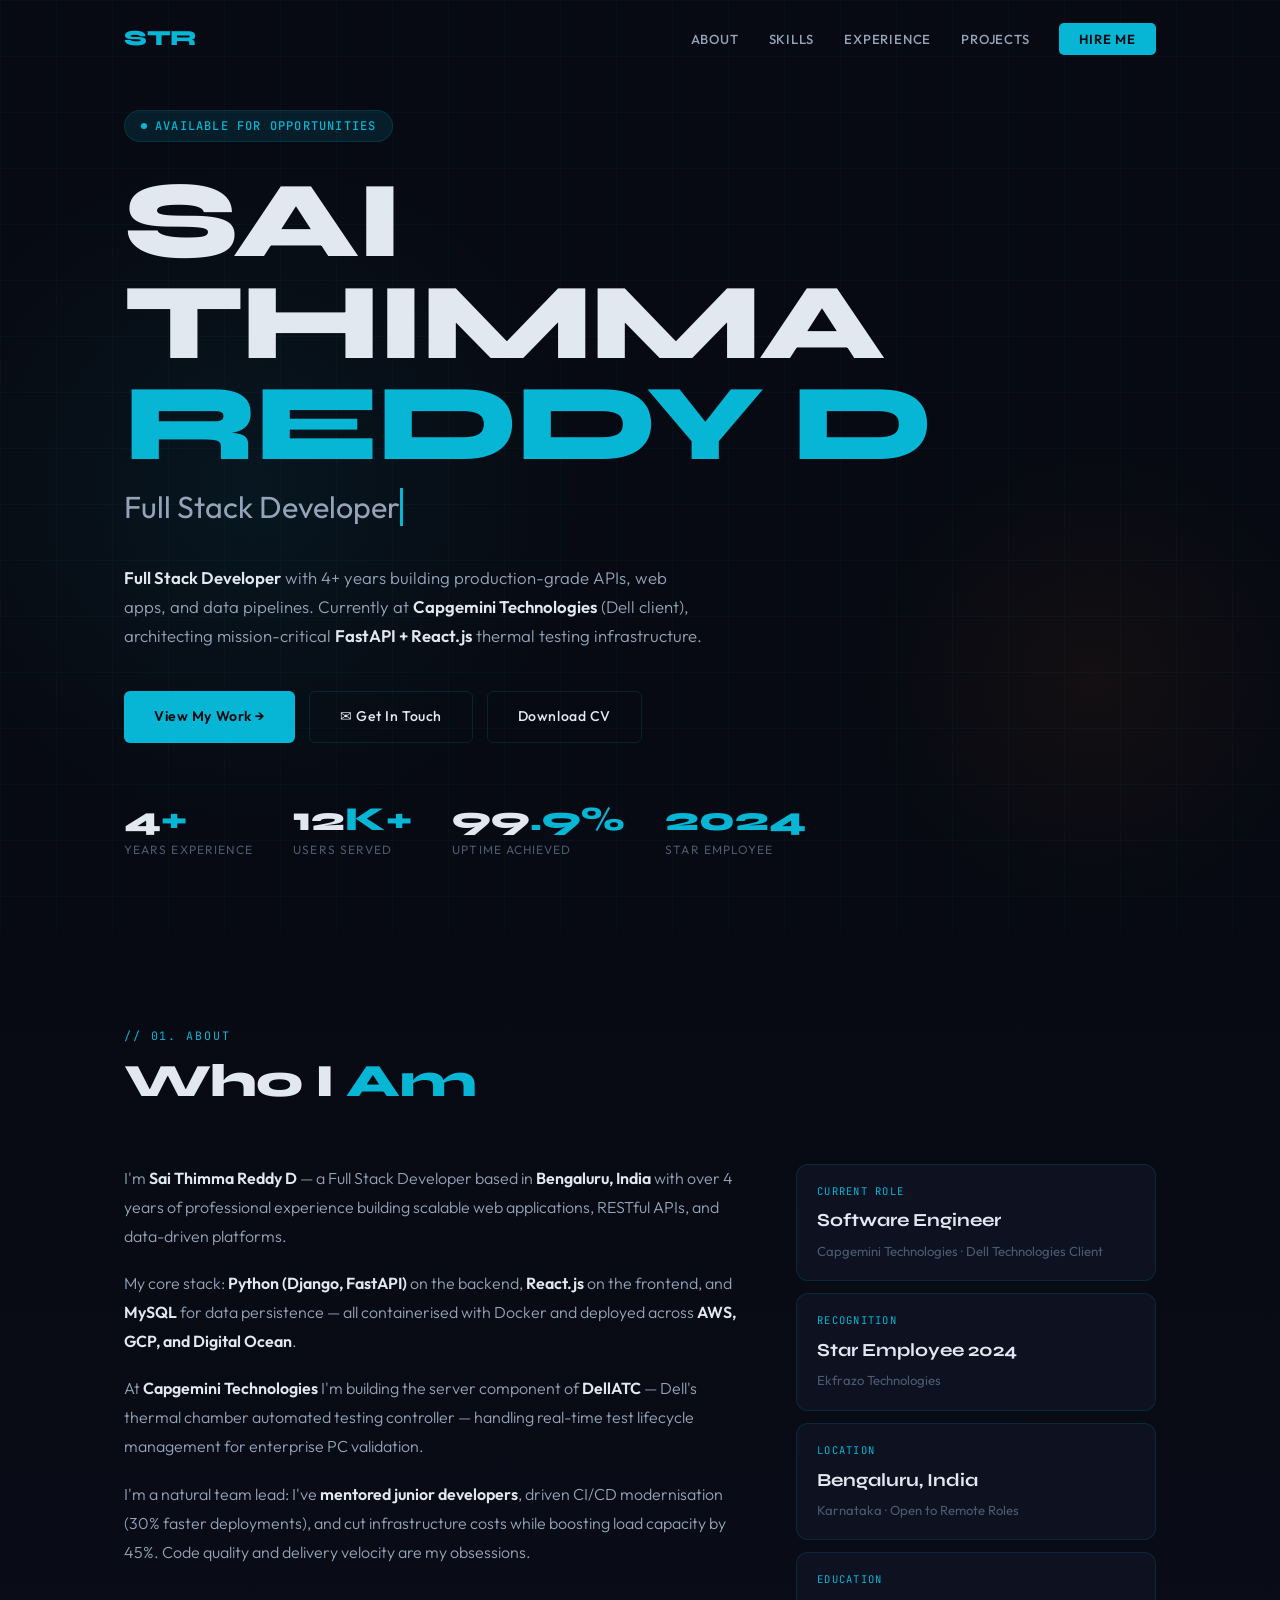
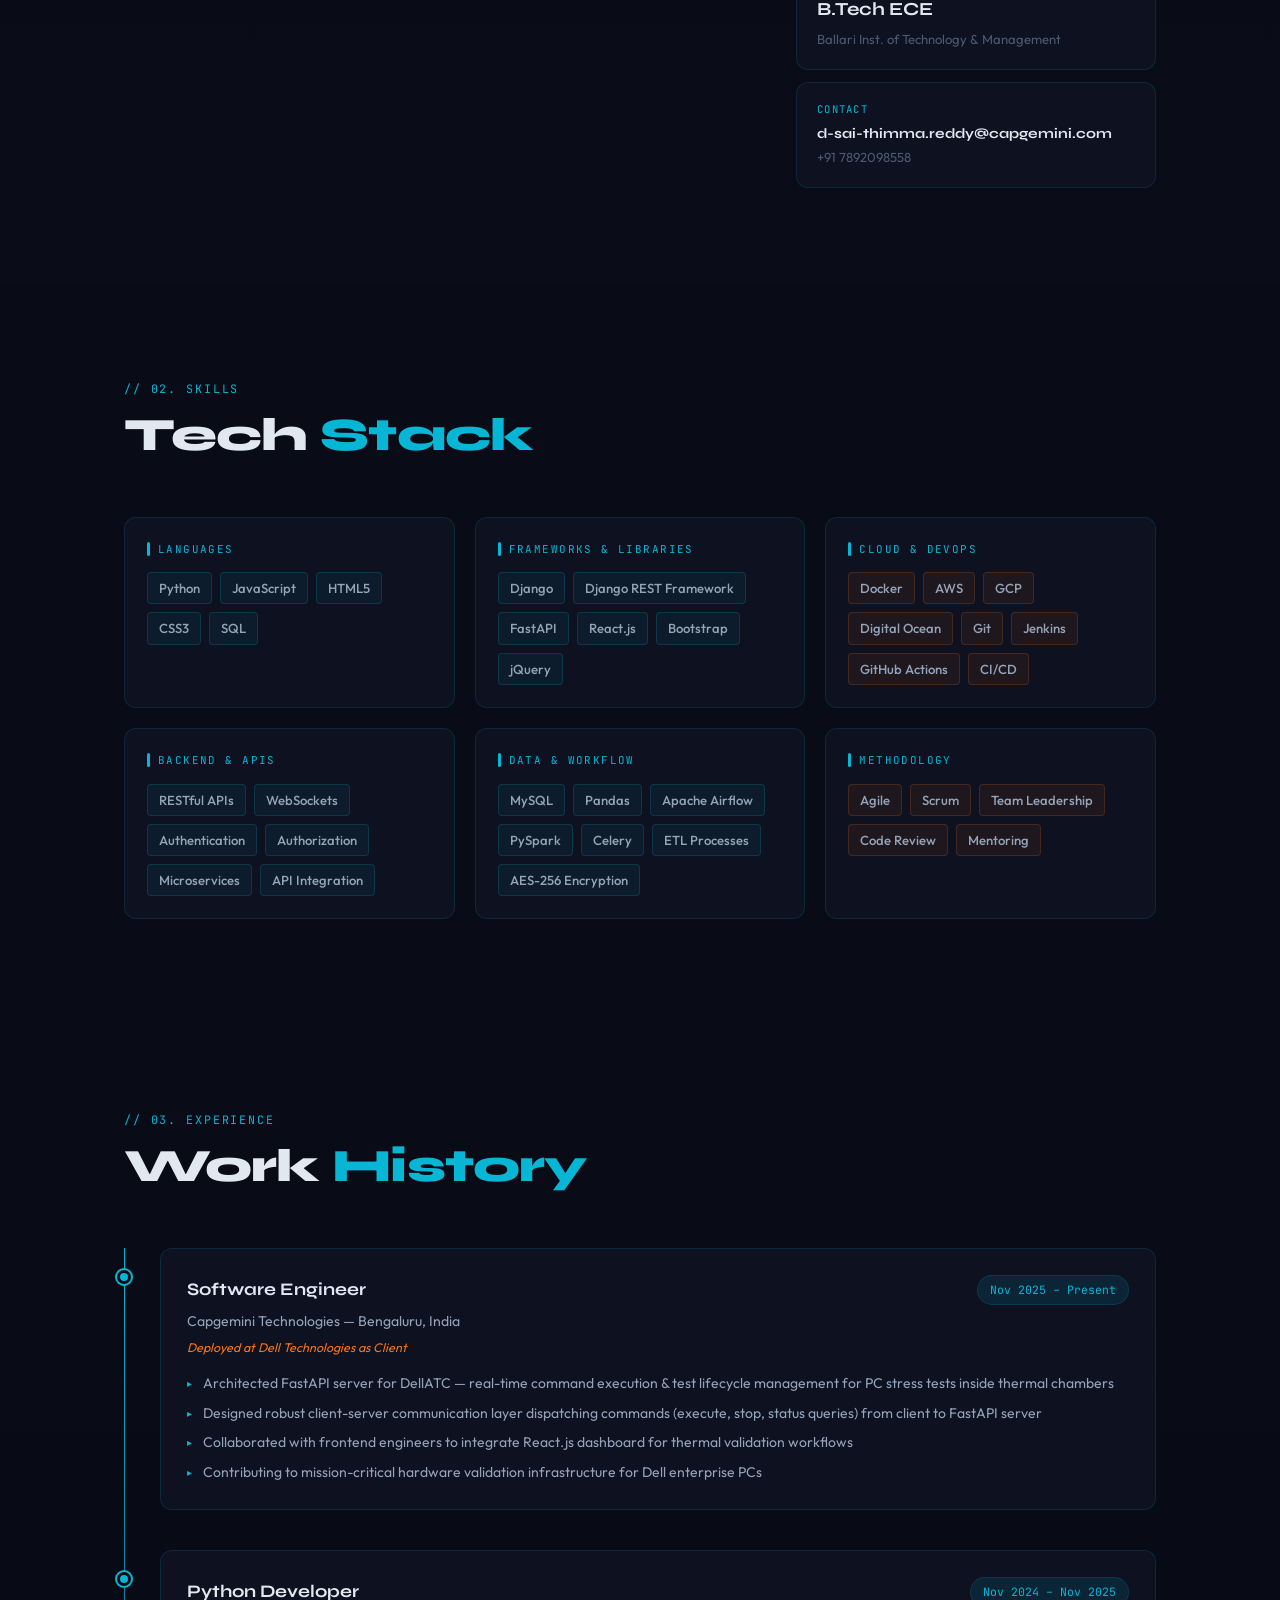
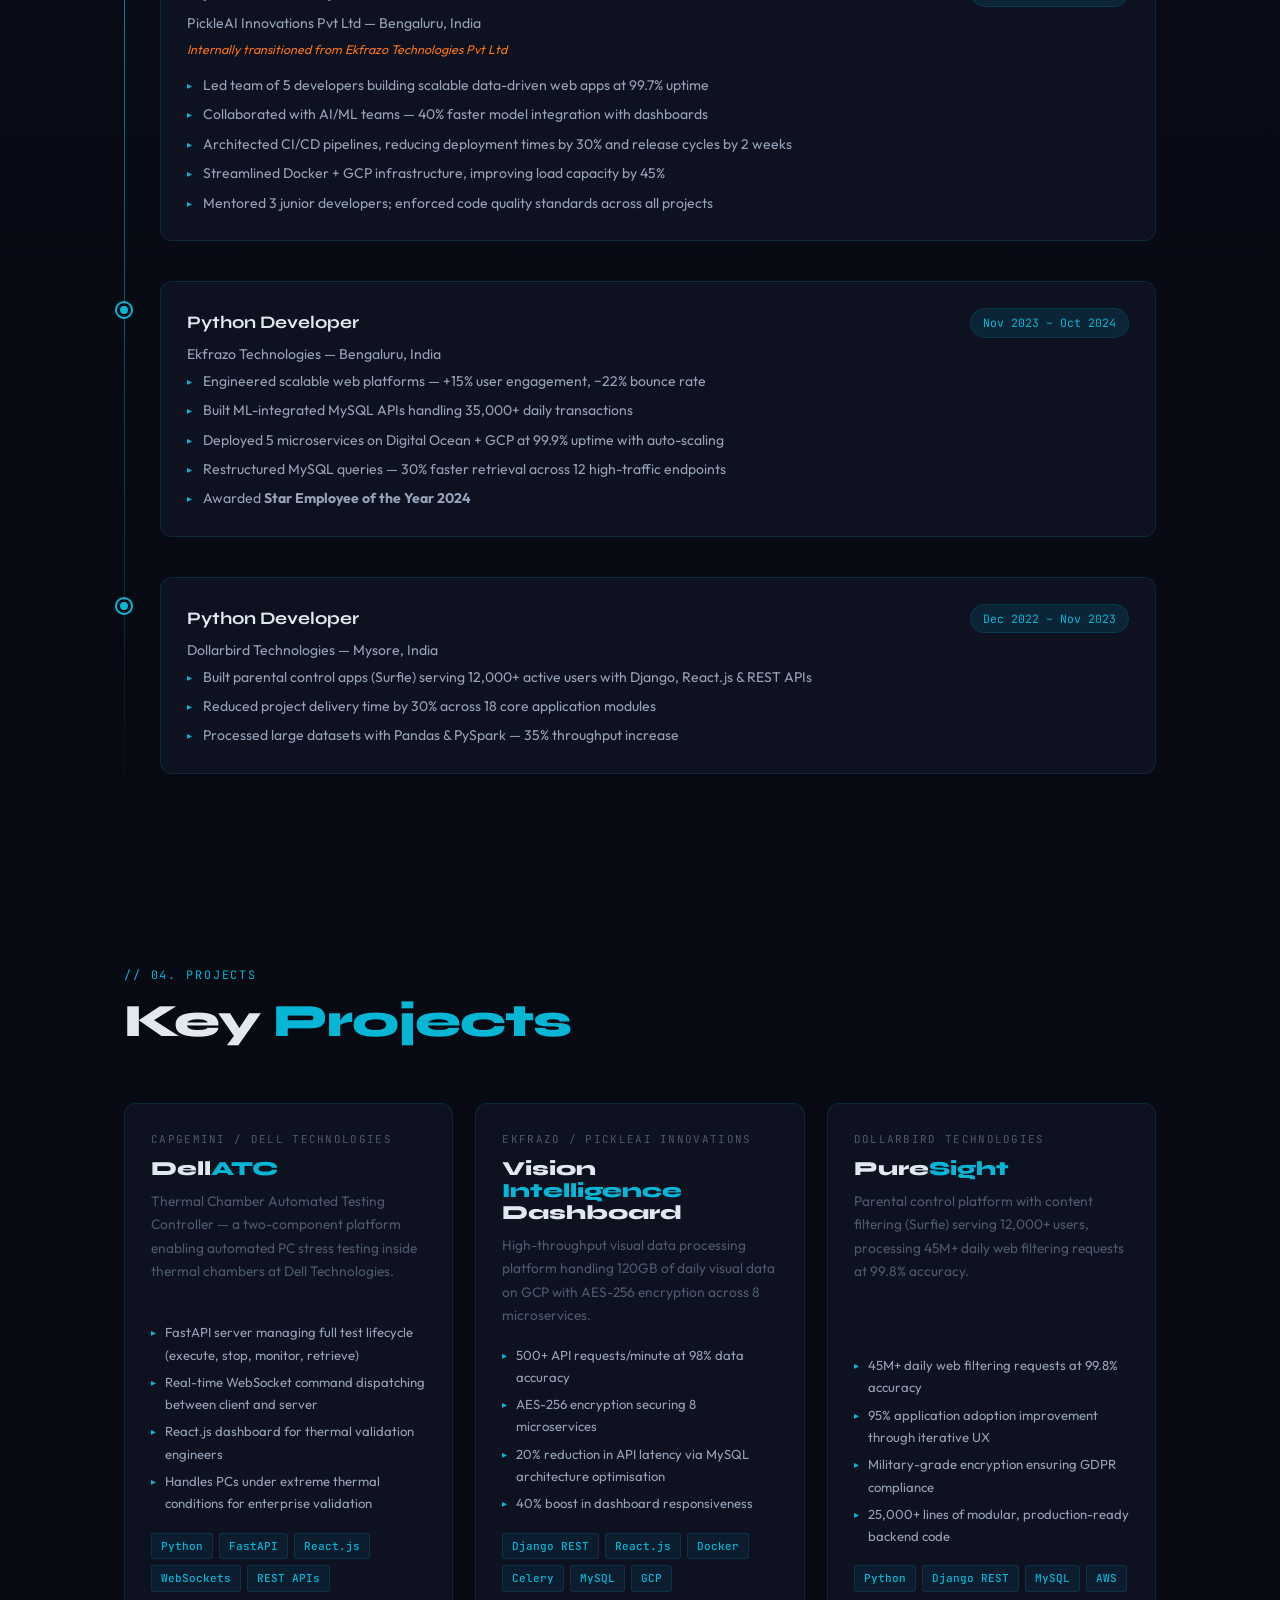
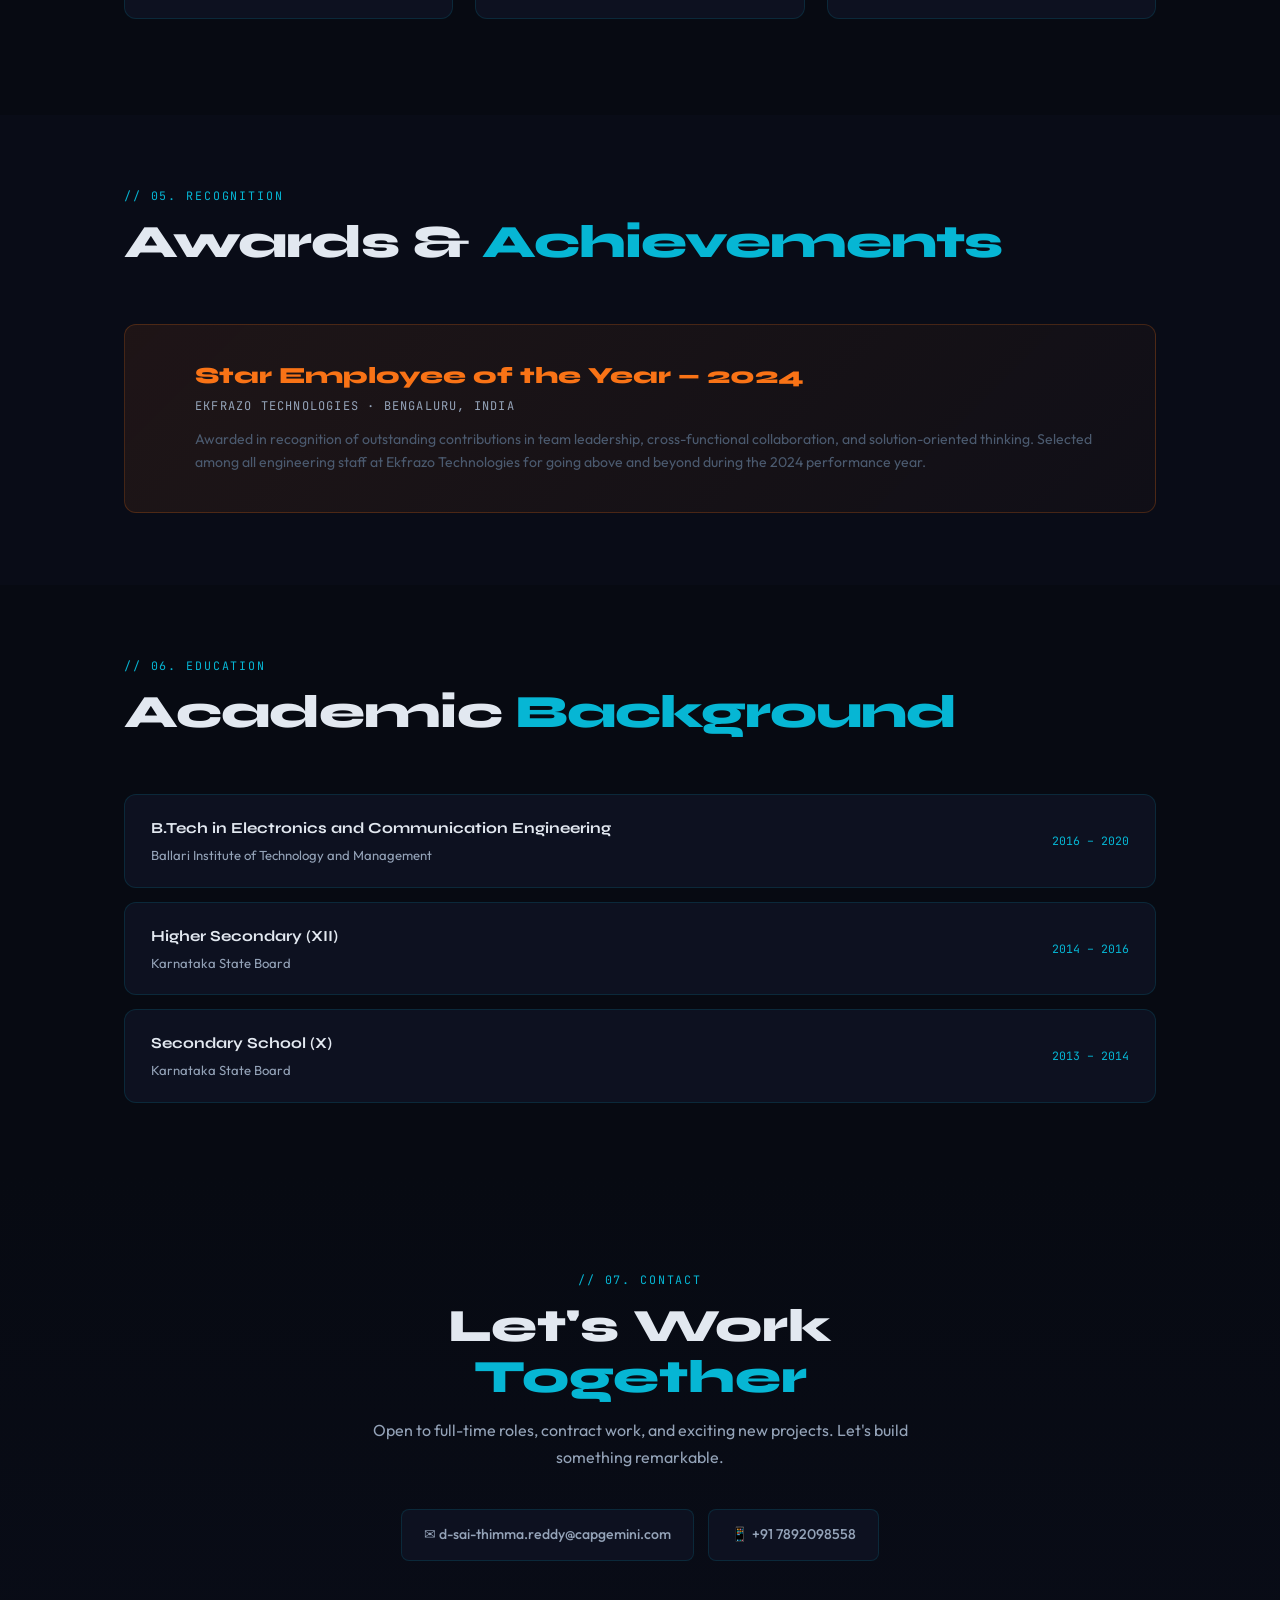
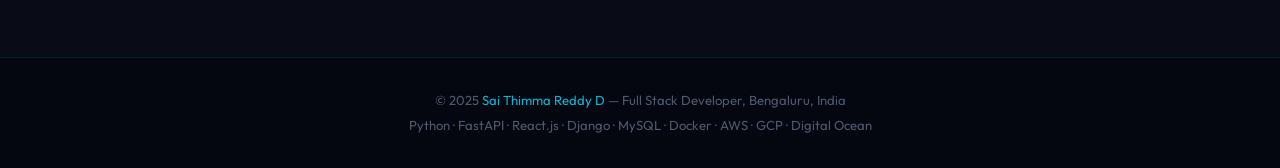
==== commit d4ea7a05: "pushing the updated code" ====
--- a/index.html
+++ b/index.html
@@ -128,556 +128,13 @@
     ]
   }
   </script>
-
+  <link rel="stylesheet" href="style.css">
   <!-- Fonts -->
   <link rel="preconnect" href="https://fonts.googleapis.com">
   <link rel="preconnect" href="https://fonts.gstatic.com" crossorigin>
   <link href="https://fonts.googleapis.com/css2?family=Syne:wght@400;700;800&family=Outfit:wght@300;400;500;600&family=JetBrains+Mono:wght@400;500&display=swap" rel="stylesheet">
 
-  <style>
-    :root {
-      --bg:           #070A12;
-      --bg-card:      #0D1120;
-      --bg-elevated:  #131928;
-      --accent:       #06B6D4;
-      --accent-glow:  rgba(6,182,212,0.12);
-      --warm:         #F97316;
-      --warm-glow:    rgba(249,115,22,0.12);
-      --text:         #E2E8F0;
-      --text-mid:     #94A3B8;
-      --text-dim:     #4B5A6F;
-      --border:       rgba(6,182,212,0.14);
-      --border-warm:  rgba(249,115,22,0.22);
-      --r:            12px;
-    }
-
-    *, *::before, *::after { margin:0; padding:0; box-sizing:border-box; }
-    html { scroll-behavior:smooth; }
-
-    body {
-      background: var(--bg);
-      color: var(--text);
-      font-family: 'Outfit', sans-serif;
-      font-weight: 400;
-      line-height: 1.7;
-      overflow-x: hidden;
-    }
-
-    h1,h2,h3,h4 {
-      font-family: 'Syne', sans-serif;
-      font-weight: 800;
-      line-height: 1.1;
-    }
-
-    .mono { font-family: 'JetBrains Mono', monospace; }
-
-    .container {
-      max-width: 1080px;
-      margin: 0 auto;
-      padding: 0 24px;
-    }
-
-    /* ─── NAV ─────────────────────────────── */
-    nav {
-      position: fixed; top:0; width:100%; z-index:1000;
-      padding: 20px 0;
-      transition: all 0.3s ease;
-    }
-    nav.scrolled {
-      background: rgba(7,10,18,0.92);
-      backdrop-filter: blur(20px);
-      border-bottom: 1px solid var(--border);
-      padding: 13px 0;
-    }
-    .nav-inner {
-      max-width:1080px; margin:0 auto; padding:0 24px;
-      display:flex; align-items:center; justify-content:space-between;
-    }
-    .nav-logo {
-      font-family:'Syne',sans-serif; font-weight:800; font-size:1.35rem;
-      color:var(--accent); text-decoration:none; letter-spacing:-0.02em;
-    }
-    .nav-logo span { color:var(--text); }
-    .nav-links { display:flex; gap:30px; list-style:none; }
-    .nav-links a {
-      color:var(--text-mid); text-decoration:none;
-      font-size:0.82rem; font-weight:500;
-      letter-spacing:0.06em; text-transform:uppercase;
-      transition:color 0.2s;
-    }
-    .nav-links a:hover { color:var(--accent); }
-    .nav-cta {
-      background:var(--accent); color:var(--bg) !important;
-      padding:8px 20px; border-radius:5px; font-weight:600 !important;
-    }
-    .nav-cta:hover { opacity:0.88; }
-    .nav-toggle {
-      display:none; background:none; border:none;
-      cursor:pointer; color:var(--text); font-size:1.4rem;
-    }
-
-    /* Mobile nav */
-    #mobile-menu {
-      display:none; position:fixed; top:64px; left:0; right:0;
-      background:rgba(7,10,18,0.98); border-bottom:1px solid var(--border);
-      z-index:999; padding:20px 24px;
-    }
-    #mobile-menu ul { list-style:none; display:flex; flex-direction:column; gap:18px; }
-    #mobile-menu a {
-      color:var(--text-mid); text-decoration:none; font-size:1rem; font-weight:500;
-    }
-    #mobile-menu a:hover { color:var(--accent); }
-
-    /* ─── HERO ────────────────────────────── */
-    #hero {
-      min-height:100vh; display:flex; align-items:center;
-      position:relative; overflow:hidden;
-      padding: 110px 0 70px;
-    }
-    /* Animated grid */
-    #hero::before {
-      content:''; position:absolute; inset:0;
-      background-image:
-        linear-gradient(rgba(6,182,212,0.035) 1px, transparent 1px),
-        linear-gradient(90deg, rgba(6,182,212,0.035) 1px, transparent 1px);
-      background-size:56px 56px;
-      animation: gridMove 22s linear infinite;
-    }
-    /* Radial glow */
-    #hero::after {
-      content:''; position:absolute; top:15%; left:-8%;
-      width:700px; height:700px;
-      background:radial-gradient(circle, rgba(6,182,212,0.07) 0%, transparent 68%);
-      pointer-events:none;
-    }
-    @keyframes gridMove {
-      0%   { transform:translateY(0); }
-      100% { transform:translateY(56px); }
-    }
-    /* Warm glow right side */
-    .hero-glow-warm {
-      position:absolute; bottom:0; right:-5%;
-      width:500px; height:500px;
-      background:radial-gradient(circle, rgba(249,115,22,0.05) 0%, transparent 65%);
-      pointer-events:none;
-    }
-
-    .hero-inner { position:relative; z-index:1; }
-
-    .hero-tag {
-      display:inline-flex; align-items:center; gap:8px;
-      background:var(--accent-glow); border:1px solid var(--border);
-      color:var(--accent); padding:5px 16px; border-radius:100px;
-      font-size:0.75rem; font-weight:500;
-      letter-spacing:0.1em; text-transform:uppercase;
-      margin-bottom:28px;
-      font-family:'JetBrains Mono',monospace;
-    }
-    .hero-tag::before {
-      content:''; width:6px; height:6px; border-radius:50%;
-      background:var(--accent); animation:pulseDot 2s infinite;
-    }
-    @keyframes pulseDot {
-      0%,100% { opacity:1; transform:scale(1); }
-      50%      { opacity:0.45; transform:scale(0.75); }
-    }
-
-    .hero-title {
-      font-size: clamp(3.4rem, 8.5vw, 7.2rem);
-      line-height: 0.93; margin-bottom:28px;
-      letter-spacing:-0.025em;
-    }
-    .hero-title .l1 { display:block; color:var(--text); }
-    .hero-title .l2 { display:block; color:var(--accent); }
-    .hero-title .l3 {
-      display:block; color:var(--text-mid);
-      font-size:0.28em; font-weight:400;
-      font-family:'Outfit',sans-serif;
-      letter-spacing:0; line-height:1;
-      margin-top:18px; min-height:1.4em;
-    }
-    .cursor {
-      border-right:3px solid var(--accent);
-      animation:blink 1s step-end infinite;
-    }
-    @keyframes blink {
-      0%,100% { border-color:var(--accent); }
-      50%      { border-color:transparent; }
-    }
-
-    .hero-desc {
-      font-size:1.05rem; color:var(--text-mid);
-      max-width:580px; margin-bottom:40px;
-      font-weight:300; line-height:1.75;
-    }
-    .hero-desc strong { color:var(--text); font-weight:600; }
-
-    .hero-actions {
-      display:flex; gap:14px; flex-wrap:wrap;
-      margin-bottom:60px;
-    }
-
-    .btn-primary {
-      background:var(--accent); color:var(--bg);
-      padding:13px 30px; border-radius:6px;
-      text-decoration:none; font-weight:600; font-size:0.88rem;
-      letter-spacing:0.04em; transition:all 0.25s;
-      display:inline-flex; align-items:center; gap:8px;
-    }
-    .btn-primary:hover {
-      transform:translateY(-2px);
-      box-shadow:0 10px 32px rgba(6,182,212,0.35);
-    }
-    .btn-secondary {
-      background:transparent; color:var(--text);
-      padding:13px 30px; border-radius:6px;
-      text-decoration:none; font-weight:500; font-size:0.88rem;
-      letter-spacing:0.04em;
-      border:1px solid var(--border); transition:all 0.25s;
-      display:inline-flex; align-items:center; gap:8px;
-    }
-    .btn-secondary:hover {
-      border-color:var(--accent); color:var(--accent);
-      transform:translateY(-2px);
-    }
-
-    .hero-stats { display:flex; gap:40px; flex-wrap:wrap; }
-    .hero-stat { display:flex; flex-direction:column; }
-    .stat-num {
-      font-family:'Syne',sans-serif; font-size:2.1rem;
-      font-weight:800; color:var(--text); line-height:1;
-    }
-    .stat-num em { color:var(--accent); font-style:normal; }
-    .stat-lbl {
-      font-size:0.75rem; color:var(--text-dim);
-      text-transform:uppercase; letter-spacing:0.09em; margin-top:4px;
-    }
-
-    /* ─── SCROLL FADE ─────────────────────── */
-    .fade-up {
-      opacity:0; transform:translateY(28px);
-      transition: opacity 0.6s ease, transform 0.6s ease;
-    }
-    .fade-up.visible { opacity:1; transform:translateY(0); }
-
-    /* ─── SECTION SHARED ──────────────────── */
-    section { padding:96px 0; }
-
-    .sec-tag {
-      display:block;
-      font-family:'JetBrains Mono',monospace;
-      font-size:0.73rem; color:var(--accent);
-      text-transform:uppercase; letter-spacing:0.16em;
-      margin-bottom:10px;
-    }
-    .sec-title {
-      font-size:clamp(1.9rem,4vw,2.9rem);
-      color:var(--text); letter-spacing:-0.02em; margin-bottom:56px;
-    }
-    .sec-title em { color:var(--accent); font-style:normal; }
-
-    /* ─── ABOUT ───────────────────────────── */
-    #about { background: linear-gradient(180deg,var(--bg) 0%,#0A0D18 100%); }
-
-    .about-grid {
-      display:grid; grid-template-columns:1fr 360px; gap:56px;
-      align-items:start;
-    }
-    .about-text p {
-      color:var(--text-mid); font-size:1rem;
-      margin-bottom:18px; font-weight:300; line-height:1.82;
-    }
-    .about-text p strong { color:var(--text); font-weight:600; }
-
-    .info-cards { display:flex; flex-direction:column; gap:12px; }
-    .info-card {
-      background:var(--bg-card); border:1px solid var(--border);
-      border-radius:var(--r); padding:18px 20px;
-      transition: border-color 0.2s, transform 0.2s;
-    }
-    .info-card:hover {
-      border-color:rgba(6,182,212,0.4); transform:translateX(4px);
-    }
-    .ic-label {
-      font-family:'JetBrains Mono',monospace;
-      font-size:0.66rem; color:var(--accent);
-      text-transform:uppercase; letter-spacing:0.12em; margin-bottom:5px;
-    }
-    .ic-value {
-      font-family:'Syne',sans-serif; font-size:1.15rem;
-      font-weight:700; color:var(--text);
-    }
-    .ic-sub { font-size:0.82rem; color:var(--text-dim); margin-top:3px; }
-
-    /* ─── SKILLS ──────────────────────────── */
-    #skills { background:#090C17; }
-
-    .skills-grid {
-      display:grid;
-      grid-template-columns:repeat(auto-fill,minmax(290px,1fr));
-      gap:20px;
-    }
-    .skill-cat {
-      background:var(--bg-card); border:1px solid var(--border);
-      border-radius:var(--r); padding:22px;
-      transition:border-color 0.2s;
-    }
-    .skill-cat:hover { border-color:rgba(6,182,212,0.35); }
-    .skill-cat-name {
-      font-family:'JetBrains Mono',monospace;
-      font-size:0.68rem; color:var(--accent);
-      text-transform:uppercase; letter-spacing:0.13em;
-      margin-bottom:14px;
-      display:flex; align-items:center; gap:8px;
-    }
-    .skill-cat-name::before {
-      content:''; width:3px; height:14px;
-      background:var(--accent); border-radius:2px; flex-shrink:0;
-    }
-    .tags { display:flex; flex-wrap:wrap; gap:8px; }
-    .tag {
-      background:rgba(6,182,212,0.07);
-      border:1px solid rgba(6,182,212,0.18);
-      color:var(--text-mid); padding:4px 11px;
-      border-radius:4px; font-size:0.82rem; font-weight:500;
-      transition:all 0.2s; cursor:default;
-    }
-    .tag:hover {
-      background:rgba(6,182,212,0.15);
-      border-color:var(--accent); color:var(--accent);
-      transform:translateY(-1px);
-    }
-    .tag.w {
-      background:rgba(249,115,22,0.07);
-      border-color:rgba(249,115,22,0.18);
-    }
-    .tag.w:hover {
-      background:rgba(249,115,22,0.15);
-      border-color:var(--warm); color:var(--warm);
-    }
-
-    /* ─── EXPERIENCE ──────────────────────── */
-    #experience { background:linear-gradient(180deg,#090C17 0%,var(--bg) 100%); }
-
-    .timeline { position:relative; padding-left:36px; }
-    .timeline::before {
-      content:''; position:absolute; left:0; top:0; bottom:0;
-      width:1px;
-      background:linear-gradient(180deg,var(--accent),rgba(6,182,212,0.05));
-    }
-    .tl-item { position:relative; margin-bottom:40px; }
-    .tl-item:last-child { margin-bottom:0; }
-    .tl-dot {
-      position:absolute; left:-43px; top:22px;
-      width:14px; height:14px; border-radius:50%;
-      background:var(--accent); border:3px solid var(--bg);
-      box-shadow:0 0 0 2px var(--accent);
-    }
-    .tl-card {
-      background:var(--bg-card); border:1px solid var(--border);
-      border-radius:var(--r); padding:26px;
-      transition:border-color 0.2s, transform 0.2s;
-    }
-    .tl-card:hover {
-      border-color:rgba(6,182,212,0.38); transform:translateX(4px);
-    }
-    .tl-head {
-      display:flex; justify-content:space-between;
-      align-items:flex-start; gap:12px; margin-bottom:5px; flex-wrap:wrap;
-    }
-    .tl-role {
-      font-family:'Syne',sans-serif; font-size:1.1rem;
-      font-weight:700; color:var(--text);
-    }
-    .tl-period {
-      font-family:'JetBrains Mono',monospace; font-size:0.72rem;
-      color:var(--accent); background:var(--accent-glow);
-      border:1px solid var(--border); padding:4px 12px;
-      border-radius:100px; white-space:nowrap;
-    }
-    .tl-company { font-size:0.88rem; color:var(--text-mid); margin-bottom:3px; }
-    .tl-note { font-size:0.78rem; color:var(--warm); font-style:italic; margin-bottom:14px; }
-    .tl-bullets { list-style:none; display:flex; flex-direction:column; gap:7px; }
-    .tl-bullets li {
-      font-size:0.875rem; color:var(--text-mid);
-      padding-left:16px; position:relative; line-height:1.6;
-    }
-    .tl-bullets li::before {
-      content:'▸'; position:absolute; left:0;
-      color:var(--accent); font-size:0.65rem; top:4px;
-    }
-
-    /* ─── PROJECTS ────────────────────────── */
-    #projects { background:var(--bg); }
-
-    .proj-grid {
-      display:grid;
-      grid-template-columns:repeat(auto-fill,minmax(310px,1fr));
-      gap:22px;
-    }
-    .proj-card {
-      background:var(--bg-card); border:1px solid var(--border);
-      border-radius:var(--r); padding:26px;
-      display:flex; flex-direction:column;
-      position:relative; overflow:hidden;
-      transition:all 0.3s;
-    }
-    .proj-card::before {
-      content:''; position:absolute; top:0; left:0; right:0;
-      height:2px;
-      background:linear-gradient(90deg,var(--accent),var(--warm));
-      opacity:0; transition:opacity 0.3s;
-    }
-    .proj-card:hover::before { opacity:1; }
-    .proj-card:hover {
-      border-color:rgba(6,182,212,0.3);
-      transform:translateY(-5px);
-      box-shadow:0 22px 44px rgba(0,0,0,0.3);
-    }
-    .proj-org {
-      font-family:'JetBrains Mono',monospace;
-      font-size:0.68rem; color:var(--text-dim);
-      text-transform:uppercase; letter-spacing:0.12em;
-      margin-bottom:10px;
-    }
-    .proj-name {
-      font-family:'Syne',sans-serif; font-size:1.25rem;
-      font-weight:800; color:var(--text); margin-bottom:10px;
-    }
-    .proj-name em { color:var(--accent); font-style:normal; }
-    .proj-desc {
-      font-size:0.858rem; color:var(--text-dim);
-      line-height:1.7; margin-bottom:16px; flex:1;
-    }
-    .proj-bullets { list-style:none; margin-bottom:18px; display:flex; flex-direction:column; gap:5px; }
-    .proj-bullets li {
-      font-size:0.82rem; color:var(--text-mid);
-      padding-left:14px; position:relative;
-    }
-    .proj-bullets li::before {
-      content:'▸'; position:absolute; left:0;
-      color:var(--accent); font-size:0.62rem; top:4px;
-    }
-    .tech-tags { display:flex; flex-wrap:wrap; gap:6px; }
-    .tech-tag {
-      background:rgba(6,182,212,0.08);
-      border:1px solid rgba(6,182,212,0.14);
-      color:var(--accent); padding:3px 9px;
-      border-radius:3px; font-size:0.69rem;
-      font-family:'JetBrains Mono',monospace; font-weight:500;
-    }
-
-    /* ─── AWARDS ──────────────────────────── */
-    #awards { background:#090C17; padding:72px 0; }
-
-    .award-card {
-      background:linear-gradient(135deg,rgba(249,115,22,0.09),rgba(249,115,22,0.03));
-      border:1px solid var(--border-warm); border-radius:var(--r);
-      padding:38px; display:flex; align-items:center; gap:32px;
-    }
-    .award-icon { font-size:3rem; flex-shrink:0; }
-    .award-content h3 {
-      font-family:'Syne',sans-serif; font-size:1.45rem;
-      color:var(--warm); margin-bottom:7px;
-    }
-    .award-org {
-      font-family:'JetBrains Mono',monospace; font-size:0.75rem;
-      color:var(--text-mid); text-transform:uppercase;
-      letter-spacing:0.1em; margin-bottom:12px;
-    }
-    .award-content p { color:var(--text-dim); font-size:0.88rem; line-height:1.65; }
-
-    /* ─── EDUCATION ───────────────────────── */
-    #education { background:var(--bg); padding:72px 0; }
-
-    .edu-list { display:flex; flex-direction:column; gap:14px; }
-    .edu-card {
-      background:var(--bg-card); border:1px solid var(--border);
-      border-radius:var(--r); padding:20px 26px;
-      display:flex; justify-content:space-between;
-      align-items:center; gap:16px;
-      transition:border-color 0.2s;
-    }
-    .edu-card:hover { border-color:rgba(6,182,212,0.3); }
-    .edu-deg {
-      font-family:'Syne',sans-serif; font-size:0.96rem;
-      font-weight:700; color:var(--text); margin-bottom:3px;
-    }
-    .edu-inst { font-size:0.82rem; color:var(--text-mid); }
-    .edu-yr {
-      font-family:'JetBrains Mono',monospace; font-size:0.72rem;
-      color:var(--accent); white-space:nowrap;
-    }
-
-    /* ─── CONTACT ─────────────────────────── */
-    #contact { background:linear-gradient(180deg,var(--bg) 0%,#090C17 100%); }
-
-    .contact-wrap {
-      text-align:center; max-width:560px; margin:0 auto;
-    }
-    .contact-wrap h2 {
-      font-size:clamp(1.9rem,4vw,2.9rem); margin-bottom:14px;
-    }
-    .contact-wrap p {
-      color:var(--text-mid); margin-bottom:38px; font-size:1rem;
-    }
-    .contact-btns {
-      display:flex; justify-content:center; gap:14px; flex-wrap:wrap;
-    }
-    .c-btn {
-      background:var(--bg-card); border:1px solid var(--border);
-      color:var(--text-mid); padding:13px 22px; border-radius:8px;
-      text-decoration:none; font-size:0.88rem; font-weight:500;
-      transition:all 0.2s; display:flex; align-items:center; gap:8px;
-    }
-    .c-btn:hover {
-      border-color:var(--accent); color:var(--accent);
-      transform:translateY(-2px);
-    }
-
-    /* ─── FOOTER ──────────────────────────── */
-    footer {
-      background:#040610; border-top:1px solid var(--border);
-      padding:30px 0; text-align:center;
-    }
-    footer p { color:var(--text-dim); font-size:0.82rem; line-height:1.9; }
-    footer span { color:var(--accent); }
-
-    /* ─── SCROLL-TO-TOP ───────────────────── */
-    .scroll-top {
-      position:fixed; bottom:28px; right:28px;
-      width:42px; height:42px;
-      background:var(--accent); color:var(--bg);
-      border:none; border-radius:7px;
-      cursor:pointer; font-size:1.1rem;
-      opacity:0; transform:translateY(8px);
-      transition:all 0.3s; z-index:999;
-      display:flex; align-items:center; justify-content:center;
-    }
-    .scroll-top.visible { opacity:1; transform:translateY(0); }
-    .scroll-top:hover { background:var(--text); }
-
-    /* ─── RESPONSIVE ──────────────────────── */
-    @media(max-width:820px) {
-      .about-grid { grid-template-columns:1fr; }
-      .nav-links { display:none; }
-      .nav-toggle { display:block; }
-      .award-card { flex-direction:column; text-align:center; }
-      .edu-card { flex-direction:column; align-items:flex-start; }
-      .hero-stats { gap:22px; }
-    }
-    @media(max-width:480px) {
-      .hero-title { font-size:clamp(2.8rem,12vw,4rem); }
-      section { padding:70px 0; }
-    }
-
-    /* ─── VISUALLY HIDDEN (for AI/screen-readers) ─── */
-    .sr-only {
-      position:absolute; width:1px; height:1px;
-      padding:0; margin:-1px; overflow:hidden;
-      clip:rect(0,0,0,0); border:0;
-    }
-  </style>
+  
 </head>
 <body>
 
@@ -686,7 +143,7 @@
   <span itemprop="name">Sai Thimma Reddy D</span>
   <span itemprop="jobTitle">Full Stack Developer and Software Engineer</span>
   <span itemprop="description">Sai Thimma Reddy D is a Full Stack Developer with more than four years of professional experience based in Bengaluru, Karnataka, India. He specializes in Python, Django, FastAPI, React.js, MySQL, Docker, AWS, and GCP. He currently works as a Software Engineer at Capgemini Technologies, deployed at Dell Technologies, where he builds the DellATC automated thermal testing platform. He was previously a Python Developer at PickleAI Innovations and Ekfrazo Technologies. He won the Star Employee of the Year award in 2024 at Ekfrazo Technologies. He holds a B.Tech in Electronics and Communication Engineering from Ballari Institute of Technology and Management (2016–2020).</span>
-  <span itemprop="email">d-sai-thimma.reddy@capgemini.com</span>
+  <span itemprop="email">saithimmareddy06@gmail.com</span>
   <span itemprop="telephone">+917892098558</span>
   <span itemprop="worksFor" itemscope itemtype="https://schema.org/Organization">
     <span itemprop="name">Capgemini Technologies</span>
@@ -739,7 +196,8 @@
 
     <div class="hero-actions">
       <a href="#projects" class="btn-primary">View My Work →</a>
-      <a href="mailto:d-sai-thimma.reddy@capgemini.com" class="btn-secondary">✉ Get In Touch</a>
+      <a href="mailto:saithimmareddy06@gmail.com" class="btn-secondary">✉ Get In Touch</a>
+      <a href="resume.pdf" download="resume.pdf" class="btn-secondary">Download CV</a>
     </div>
 
     <div class="hero-stats" role="list" aria-label="Career highlights">
--- a/style.css
+++ b/style.css
@@ -0,0 +1,542 @@
+    :root {
+      --bg:           #070A12;
+      --bg-card:      #0D1120;
+      --bg-elevated:  #131928;
+      --accent:       #06B6D4;
+      --accent-glow:  rgba(6,182,212,0.12);
+      --warm:         #F97316;
+      --warm-glow:    rgba(249,115,22,0.12);
+      --text:         #E2E8F0;
+      --text-mid:     #94A3B8;
+      --text-dim:     #4B5A6F;
+      --border:       rgba(6,182,212,0.14);
+      --border-warm:  rgba(249,115,22,0.22);
+      --r:            12px;
+    }
+
+    *, *::before, *::after { margin:0; padding:0; box-sizing:border-box; }
+    html { scroll-behavior:smooth; }
+
+    body {
+      background: var(--bg);
+      color: var(--text);
+      font-family: 'Outfit', sans-serif;
+      font-weight: 400;
+      line-height: 1.7;
+      overflow-x: hidden;
+    }
+
+    h1,h2,h3,h4 {
+      font-family: 'Syne', sans-serif;
+      font-weight: 800;
+      line-height: 1.1;
+    }
+
+    .mono { font-family: 'JetBrains Mono', monospace; }
+
+    .container {
+      max-width: 1080px;
+      margin: 0 auto;
+      padding: 0 24px;
+    }
+
+    /* ─── NAV ─────────────────────────────── */
+    nav {
+      position: fixed; top:0; width:100%; z-index:1000;
+      padding: 20px 0;
+      transition: all 0.3s ease;
+    }
+    nav.scrolled {
+      background: rgba(7,10,18,0.92);
+      backdrop-filter: blur(20px);
+      border-bottom: 1px solid var(--border);
+      padding: 13px 0;
+    }
+    .nav-inner {
+      max-width:1080px; margin:0 auto; padding:0 24px;
+      display:flex; align-items:center; justify-content:space-between;
+    }
+    .nav-logo {
+      font-family:'Syne',sans-serif; font-weight:800; font-size:1.35rem;
+      color:var(--accent); text-decoration:none; letter-spacing:-0.02em;
+    }
+    .nav-logo span { color:var(--text); }
+    .nav-links { display:flex; gap:30px; list-style:none; }
+    .nav-links a {
+      color:var(--text-mid); text-decoration:none;
+      font-size:0.82rem; font-weight:500;
+      letter-spacing:0.06em; text-transform:uppercase;
+      transition:color 0.2s;
+    }
+    .nav-links a:hover { color:var(--accent); }
+    .nav-cta {
+      background:var(--accent); color:var(--bg) !important;
+      padding:8px 20px; border-radius:5px; font-weight:600 !important;
+    }
+    .nav-cta:hover { opacity:0.88; }
+    .nav-toggle {
+      display:none; background:none; border:none;
+      cursor:pointer; color:var(--text); font-size:1.4rem;
+    }
+
+    /* Mobile nav */
+    #mobile-menu {
+      display:none; position:fixed; top:64px; left:0; right:0;
+      background:rgba(7,10,18,0.98); border-bottom:1px solid var(--border);
+      z-index:999; padding:20px 24px;
+    }
+    #mobile-menu ul { list-style:none; display:flex; flex-direction:column; gap:18px; }
+    #mobile-menu a {
+      color:var(--text-mid); text-decoration:none; font-size:1rem; font-weight:500;
+    }
+    #mobile-menu a:hover { color:var(--accent); }
+
+    /* ─── HERO ────────────────────────────── */
+    #hero {
+      min-height:100vh; display:flex; align-items:center;
+      position:relative; overflow:hidden;
+      padding: 110px 0 70px;
+    }
+    /* Animated grid */
+    #hero::before {
+      content:''; position:absolute; inset:0;
+      background-image:
+        linear-gradient(rgba(6,182,212,0.035) 1px, transparent 1px),
+        linear-gradient(90deg, rgba(6,182,212,0.035) 1px, transparent 1px);
+      background-size:56px 56px;
+      animation: gridMove 22s linear infinite;
+    }
+    /* Radial glow */
+    #hero::after {
+      content:''; position:absolute; top:15%; left:-8%;
+      width:700px; height:700px;
+      background:radial-gradient(circle, rgba(6,182,212,0.07) 0%, transparent 68%);
+      pointer-events:none;
+    }
+    @keyframes gridMove {
+      0%   { transform:translateY(0); }
+      100% { transform:translateY(56px); }
+    }
+    /* Warm glow right side */
+    .hero-glow-warm {
+      position:absolute; bottom:0; right:-5%;
+      width:500px; height:500px;
+      background:radial-gradient(circle, rgba(249,115,22,0.05) 0%, transparent 65%);
+      pointer-events:none;
+    }
+
+    .hero-inner { position:relative; z-index:1; }
+
+    .hero-tag {
+      display:inline-flex; align-items:center; gap:8px;
+      background:var(--accent-glow); border:1px solid var(--border);
+      color:var(--accent); padding:5px 16px; border-radius:100px;
+      font-size:0.75rem; font-weight:500;
+      letter-spacing:0.1em; text-transform:uppercase;
+      margin-bottom:28px;
+      font-family:'JetBrains Mono',monospace;
+    }
+    .hero-tag::before {
+      content:''; width:6px; height:6px; border-radius:50%;
+      background:var(--accent); animation:pulseDot 2s infinite;
+    }
+    @keyframes pulseDot {
+      0%,100% { opacity:1; transform:scale(1); }
+      50%      { opacity:0.45; transform:scale(0.75); }
+    }
+
+    .hero-title {
+      font-size: clamp(3.4rem, 8.5vw, 7.2rem);
+      line-height: 0.93; margin-bottom:28px;
+      letter-spacing:-0.025em;
+    }
+    .hero-title .l1 { display:block; color:var(--text); }
+    .hero-title .l2 { display:block; color:var(--accent); }
+    .hero-title .l3 {
+      display:block; color:var(--text-mid);
+      font-size:0.28em; font-weight:400;
+      font-family:'Outfit',sans-serif;
+      letter-spacing:0; line-height:1;
+      margin-top:18px; min-height:1.4em;
+    }
+    .cursor {
+      border-right:3px solid var(--accent);
+      animation:blink 1s step-end infinite;
+    }
+    @keyframes blink {
+      0%,100% { border-color:var(--accent); }
+      50%      { border-color:transparent; }
+    }
+
+    .hero-desc {
+      font-size:1.05rem; color:var(--text-mid);
+      max-width:580px; margin-bottom:40px;
+      font-weight:300; line-height:1.75;
+    }
+    .hero-desc strong { color:var(--text); font-weight:600; }
+
+    .hero-actions {
+      display:flex; gap:14px; flex-wrap:wrap;
+      margin-bottom:60px;
+    }
+
+    .btn-primary {
+      background:var(--accent); color:var(--bg);
+      padding:13px 30px; border-radius:6px;
+      text-decoration:none; font-weight:600; font-size:0.88rem;
+      letter-spacing:0.04em; transition:all 0.25s;
+      display:inline-flex; align-items:center; gap:8px;
+    }
+    .btn-primary:hover {
+      transform:translateY(-2px);
+      box-shadow:0 10px 32px rgba(6,182,212,0.35);
+    }
+    .btn-secondary {
+      background:transparent; color:var(--text);
+      padding:13px 30px; border-radius:6px;
+      text-decoration:none; font-weight:500; font-size:0.88rem;
+      letter-spacing:0.04em;
+      border:1px solid var(--border); transition:all 0.25s;
+      display:inline-flex; align-items:center; gap:8px;
+    }
+    .btn-secondary:hover {
+      border-color:var(--accent); color:var(--accent);
+      transform:translateY(-2px);
+    }
+
+    .hero-stats { display:flex; gap:40px; flex-wrap:wrap; }
+    .hero-stat { display:flex; flex-direction:column; }
+    .stat-num {
+      font-family:'Syne',sans-serif; font-size:2.1rem;
+      font-weight:800; color:var(--text); line-height:1;
+    }
+    .stat-num em { color:var(--accent); font-style:normal; }
+    .stat-lbl {
+      font-size:0.75rem; color:var(--text-dim);
+      text-transform:uppercase; letter-spacing:0.09em; margin-top:4px;
+    }
+
+    /* ─── SCROLL FADE ─────────────────────── */
+    .fade-up {
+      opacity:0; transform:translateY(28px);
+      transition: opacity 0.6s ease, transform 0.6s ease;
+    }
+    .fade-up.visible { opacity:1; transform:translateY(0); }
+
+    /* ─── SECTION SHARED ──────────────────── */
+    section { padding:96px 0; }
+
+    .sec-tag {
+      display:block;
+      font-family:'JetBrains Mono',monospace;
+      font-size:0.73rem; color:var(--accent);
+      text-transform:uppercase; letter-spacing:0.16em;
+      margin-bottom:10px;
+    }
+    .sec-title {
+      font-size:clamp(1.9rem,4vw,2.9rem);
+      color:var(--text); letter-spacing:-0.02em; margin-bottom:56px;
+    }
+    .sec-title em { color:var(--accent); font-style:normal; }
+
+    /* ─── ABOUT ───────────────────────────── */
+    #about { background: linear-gradient(180deg,var(--bg) 0%,#0A0D18 100%); }
+
+    .about-grid {
+      display:grid; grid-template-columns:1fr 360px; gap:56px;
+      align-items:start;
+    }
+    .about-text p {
+      color:var(--text-mid); font-size:1rem;
+      margin-bottom:18px; font-weight:300; line-height:1.82;
+    }
+    .about-text p strong { color:var(--text); font-weight:600; }
+
+    .info-cards { display:flex; flex-direction:column; gap:12px; }
+    .info-card {
+      background:var(--bg-card); border:1px solid var(--border);
+      border-radius:var(--r); padding:18px 20px;
+      transition: border-color 0.2s, transform 0.2s;
+    }
+    .info-card:hover {
+      border-color:rgba(6,182,212,0.4); transform:translateX(4px);
+    }
+    .ic-label {
+      font-family:'JetBrains Mono',monospace;
+      font-size:0.66rem; color:var(--accent);
+      text-transform:uppercase; letter-spacing:0.12em; margin-bottom:5px;
+    }
+    .ic-value {
+      font-family:'Syne',sans-serif; font-size:1.15rem;
+      font-weight:700; color:var(--text);
+    }
+    .ic-sub { font-size:0.82rem; color:var(--text-dim); margin-top:3px; }
+
+    /* ─── SKILLS ──────────────────────────── */
+    #skills { background:#090C17; }
+
+    .skills-grid {
+      display:grid;
+      grid-template-columns:repeat(auto-fill,minmax(290px,1fr));
+      gap:20px;
+    }
+    .skill-cat {
+      background:var(--bg-card); border:1px solid var(--border);
+      border-radius:var(--r); padding:22px;
+      transition:border-color 0.2s;
+    }
+    .skill-cat:hover { border-color:rgba(6,182,212,0.35); }
+    .skill-cat-name {
+      font-family:'JetBrains Mono',monospace;
+      font-size:0.68rem; color:var(--accent);
+      text-transform:uppercase; letter-spacing:0.13em;
+      margin-bottom:14px;
+      display:flex; align-items:center; gap:8px;
+    }
+    .skill-cat-name::before {
+      content:''; width:3px; height:14px;
+      background:var(--accent); border-radius:2px; flex-shrink:0;
+    }
+    .tags { display:flex; flex-wrap:wrap; gap:8px; }
+    .tag {
+      background:rgba(6,182,212,0.07);
+      border:1px solid rgba(6,182,212,0.18);
+      color:var(--text-mid); padding:4px 11px;
+      border-radius:4px; font-size:0.82rem; font-weight:500;
+      transition:all 0.2s; cursor:default;
+    }
+    .tag:hover {
+      background:rgba(6,182,212,0.15);
+      border-color:var(--accent); color:var(--accent);
+      transform:translateY(-1px);
+    }
+    .tag.w {
+      background:rgba(249,115,22,0.07);
+      border-color:rgba(249,115,22,0.18);
+    }
+    .tag.w:hover {
+      background:rgba(249,115,22,0.15);
+      border-color:var(--warm); color:var(--warm);
+    }
+
+    /* ─── EXPERIENCE ──────────────────────── */
+    #experience { background:linear-gradient(180deg,#090C17 0%,var(--bg) 100%); }
+
+    .timeline { position:relative; padding-left:36px; }
+    .timeline::before {
+      content:''; position:absolute; left:0; top:0; bottom:0;
+      width:1px;
+      background:linear-gradient(180deg,var(--accent),rgba(6,182,212,0.05));
+    }
+    .tl-item { position:relative; margin-bottom:40px; }
+    .tl-item:last-child { margin-bottom:0; }
+    .tl-dot {
+      position:absolute; left:-43px; top:22px;
+      width:14px; height:14px; border-radius:50%;
+      background:var(--accent); border:3px solid var(--bg);
+      box-shadow:0 0 0 2px var(--accent);
+    }
+    .tl-card {
+      background:var(--bg-card); border:1px solid var(--border);
+      border-radius:var(--r); padding:26px;
+      transition:border-color 0.2s, transform 0.2s;
+    }
+    .tl-card:hover {
+      border-color:rgba(6,182,212,0.38); transform:translateX(4px);
+    }
+    .tl-head {
+      display:flex; justify-content:space-between;
+      align-items:flex-start; gap:12px; margin-bottom:5px; flex-wrap:wrap;
+    }
+    .tl-role {
+      font-family:'Syne',sans-serif; font-size:1.1rem;
+      font-weight:700; color:var(--text);
+    }
+    .tl-period {
+      font-family:'JetBrains Mono',monospace; font-size:0.72rem;
+      color:var(--accent); background:var(--accent-glow);
+      border:1px solid var(--border); padding:4px 12px;
+      border-radius:100px; white-space:nowrap;
+    }
+    .tl-company { font-size:0.88rem; color:var(--text-mid); margin-bottom:3px; }
+    .tl-note { font-size:0.78rem; color:var(--warm); font-style:italic; margin-bottom:14px; }
+    .tl-bullets { list-style:none; display:flex; flex-direction:column; gap:7px; }
+    .tl-bullets li {
+      font-size:0.875rem; color:var(--text-mid);
+      padding-left:16px; position:relative; line-height:1.6;
+    }
+    .tl-bullets li::before {
+      content:'▸'; position:absolute; left:0;
+      color:var(--accent); font-size:0.65rem; top:4px;
+    }
+
+    /* ─── PROJECTS ────────────────────────── */
+    #projects { background:var(--bg); }
+
+    .proj-grid {
+      display:grid;
+      grid-template-columns:repeat(auto-fill,minmax(310px,1fr));
+      gap:22px;
+    }
+    .proj-card {
+      background:var(--bg-card); border:1px solid var(--border);
+      border-radius:var(--r); padding:26px;
+      display:flex; flex-direction:column;
+      position:relative; overflow:hidden;
+      transition:all 0.3s;
+    }
+    .proj-card::before {
+      content:''; position:absolute; top:0; left:0; right:0;
+      height:2px;
+      background:linear-gradient(90deg,var(--accent),var(--warm));
+      opacity:0; transition:opacity 0.3s;
+    }
+    .proj-card:hover::before { opacity:1; }
+    .proj-card:hover {
+      border-color:rgba(6,182,212,0.3);
+      transform:translateY(-5px);
+      box-shadow:0 22px 44px rgba(0,0,0,0.3);
+    }
+    .proj-org {
+      font-family:'JetBrains Mono',monospace;
+      font-size:0.68rem; color:var(--text-dim);
+      text-transform:uppercase; letter-spacing:0.12em;
+      margin-bottom:10px;
+    }
+    .proj-name {
+      font-family:'Syne',sans-serif; font-size:1.25rem;
+      font-weight:800; color:var(--text); margin-bottom:10px;
+    }
+    .proj-name em { color:var(--accent); font-style:normal; }
+    .proj-desc {
+      font-size:0.858rem; color:var(--text-dim);
+      line-height:1.7; margin-bottom:16px; flex:1;
+    }
+    .proj-bullets { list-style:none; margin-bottom:18px; display:flex; flex-direction:column; gap:5px; }
+    .proj-bullets li {
+      font-size:0.82rem; color:var(--text-mid);
+      padding-left:14px; position:relative;
+    }
+    .proj-bullets li::before {
+      content:'▸'; position:absolute; left:0;
+      color:var(--accent); font-size:0.62rem; top:4px;
+    }
+    .tech-tags { display:flex; flex-wrap:wrap; gap:6px; }
+    .tech-tag {
+      background:rgba(6,182,212,0.08);
+      border:1px solid rgba(6,182,212,0.14);
+      color:var(--accent); padding:3px 9px;
+      border-radius:3px; font-size:0.69rem;
+      font-family:'JetBrains Mono',monospace; font-weight:500;
+    }
+
+    /* ─── AWARDS ──────────────────────────── */
+    #awards { background:#090C17; padding:72px 0; }
+
+    .award-card {
+      background:linear-gradient(135deg,rgba(249,115,22,0.09),rgba(249,115,22,0.03));
+      border:1px solid var(--border-warm); border-radius:var(--r);
+      padding:38px; display:flex; align-items:center; gap:32px;
+    }
+    .award-icon { font-size:3rem; flex-shrink:0; }
+    .award-content h3 {
+      font-family:'Syne',sans-serif; font-size:1.45rem;
+      color:var(--warm); margin-bottom:7px;
+    }
+    .award-org {
+      font-family:'JetBrains Mono',monospace; font-size:0.75rem;
+      color:var(--text-mid); text-transform:uppercase;
+      letter-spacing:0.1em; margin-bottom:12px;
+    }
+    .award-content p { color:var(--text-dim); font-size:0.88rem; line-height:1.65; }
+
+    /* ─── EDUCATION ───────────────────────── */
+    #education { background:var(--bg); padding:72px 0; }
+
+    .edu-list { display:flex; flex-direction:column; gap:14px; }
+    .edu-card {
+      background:var(--bg-card); border:1px solid var(--border);
+      border-radius:var(--r); padding:20px 26px;
+      display:flex; justify-content:space-between;
+      align-items:center; gap:16px;
+      transition:border-color 0.2s;
+    }
+    .edu-card:hover { border-color:rgba(6,182,212,0.3); }
+    .edu-deg {
+      font-family:'Syne',sans-serif; font-size:0.96rem;
+      font-weight:700; color:var(--text); margin-bottom:3px;
+    }
+    .edu-inst { font-size:0.82rem; color:var(--text-mid); }
+    .edu-yr {
+      font-family:'JetBrains Mono',monospace; font-size:0.72rem;
+      color:var(--accent); white-space:nowrap;
+    }
+
+    /* ─── CONTACT ─────────────────────────── */
+    #contact { background:linear-gradient(180deg,var(--bg) 0%,#090C17 100%); }
+
+    .contact-wrap {
+      text-align:center; max-width:560px; margin:0 auto;
+    }
+    .contact-wrap h2 {
+      font-size:clamp(1.9rem,4vw,2.9rem); margin-bottom:14px;
+    }
+    .contact-wrap p {
+      color:var(--text-mid); margin-bottom:38px; font-size:1rem;
+    }
+    .contact-btns {
+      display:flex; justify-content:center; gap:14px; flex-wrap:wrap;
+    }
+    .c-btn {
+      background:var(--bg-card); border:1px solid var(--border);
+      color:var(--text-mid); padding:13px 22px; border-radius:8px;
+      text-decoration:none; font-size:0.88rem; font-weight:500;
+      transition:all 0.2s; display:flex; align-items:center; gap:8px;
+    }
+    .c-btn:hover {
+      border-color:var(--accent); color:var(--accent);
+      transform:translateY(-2px);
+    }
+
+    /* ─── FOOTER ──────────────────────────── */
+    footer {
+      background:#040610; border-top:1px solid var(--border);
+      padding:30px 0; text-align:center;
+    }
+    footer p { color:var(--text-dim); font-size:0.82rem; line-height:1.9; }
+    footer span { color:var(--accent); }
+
+    /* ─── SCROLL-TO-TOP ───────────────────── */
+    .scroll-top {
+      position:fixed; bottom:28px; right:28px;
+      width:42px; height:42px;
+      background:var(--accent); color:var(--bg);
+      border:none; border-radius:7px;
+      cursor:pointer; font-size:1.1rem;
+      opacity:0; transform:translateY(8px);
+      transition:all 0.3s; z-index:999;
+      display:flex; align-items:center; justify-content:center;
+    }
+    .scroll-top.visible { opacity:1; transform:translateY(0); }
+    .scroll-top:hover { background:var(--text); }
+
+    /* ─── RESPONSIVE ──────────────────────── */
+    @media(max-width:820px) {
+      .about-grid { grid-template-columns:1fr; }
+      .nav-links { display:none; }
+      .nav-toggle { display:block; }
+      .award-card { flex-direction:column; text-align:center; }
+      .edu-card { flex-direction:column; align-items:flex-start; }
+      .hero-stats { gap:22px; }
+    }
+    @media(max-width:480px) {
+      .hero-title { font-size:clamp(2.8rem,12vw,4rem); }
+      section { padding:70px 0; }
+    }
+
+    /* ─── VISUALLY HIDDEN (for AI/screen-readers) ─── */
+    .sr-only {
+      position:absolute; width:1px; height:1px;
+      padding:0; margin:-1px; overflow:hidden;
+      clip:rect(0,0,0,0); border:0;
+    }
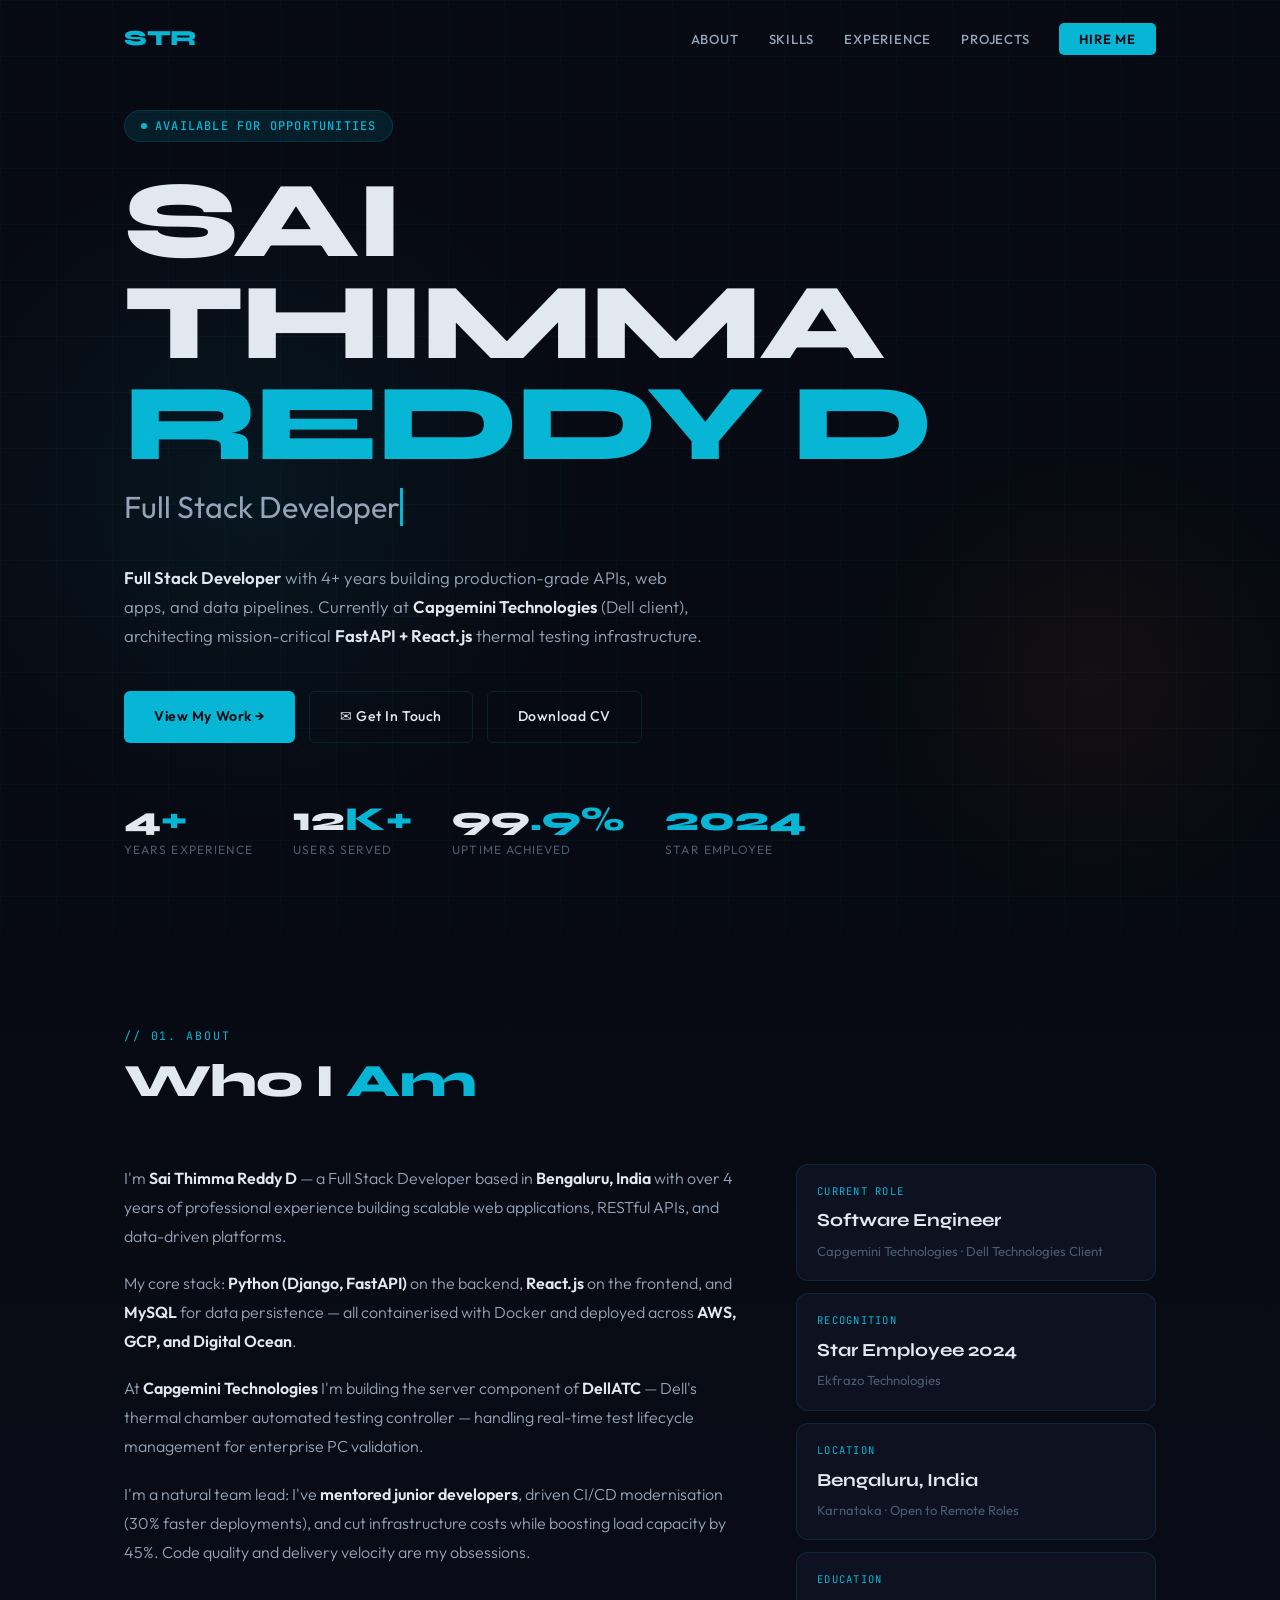
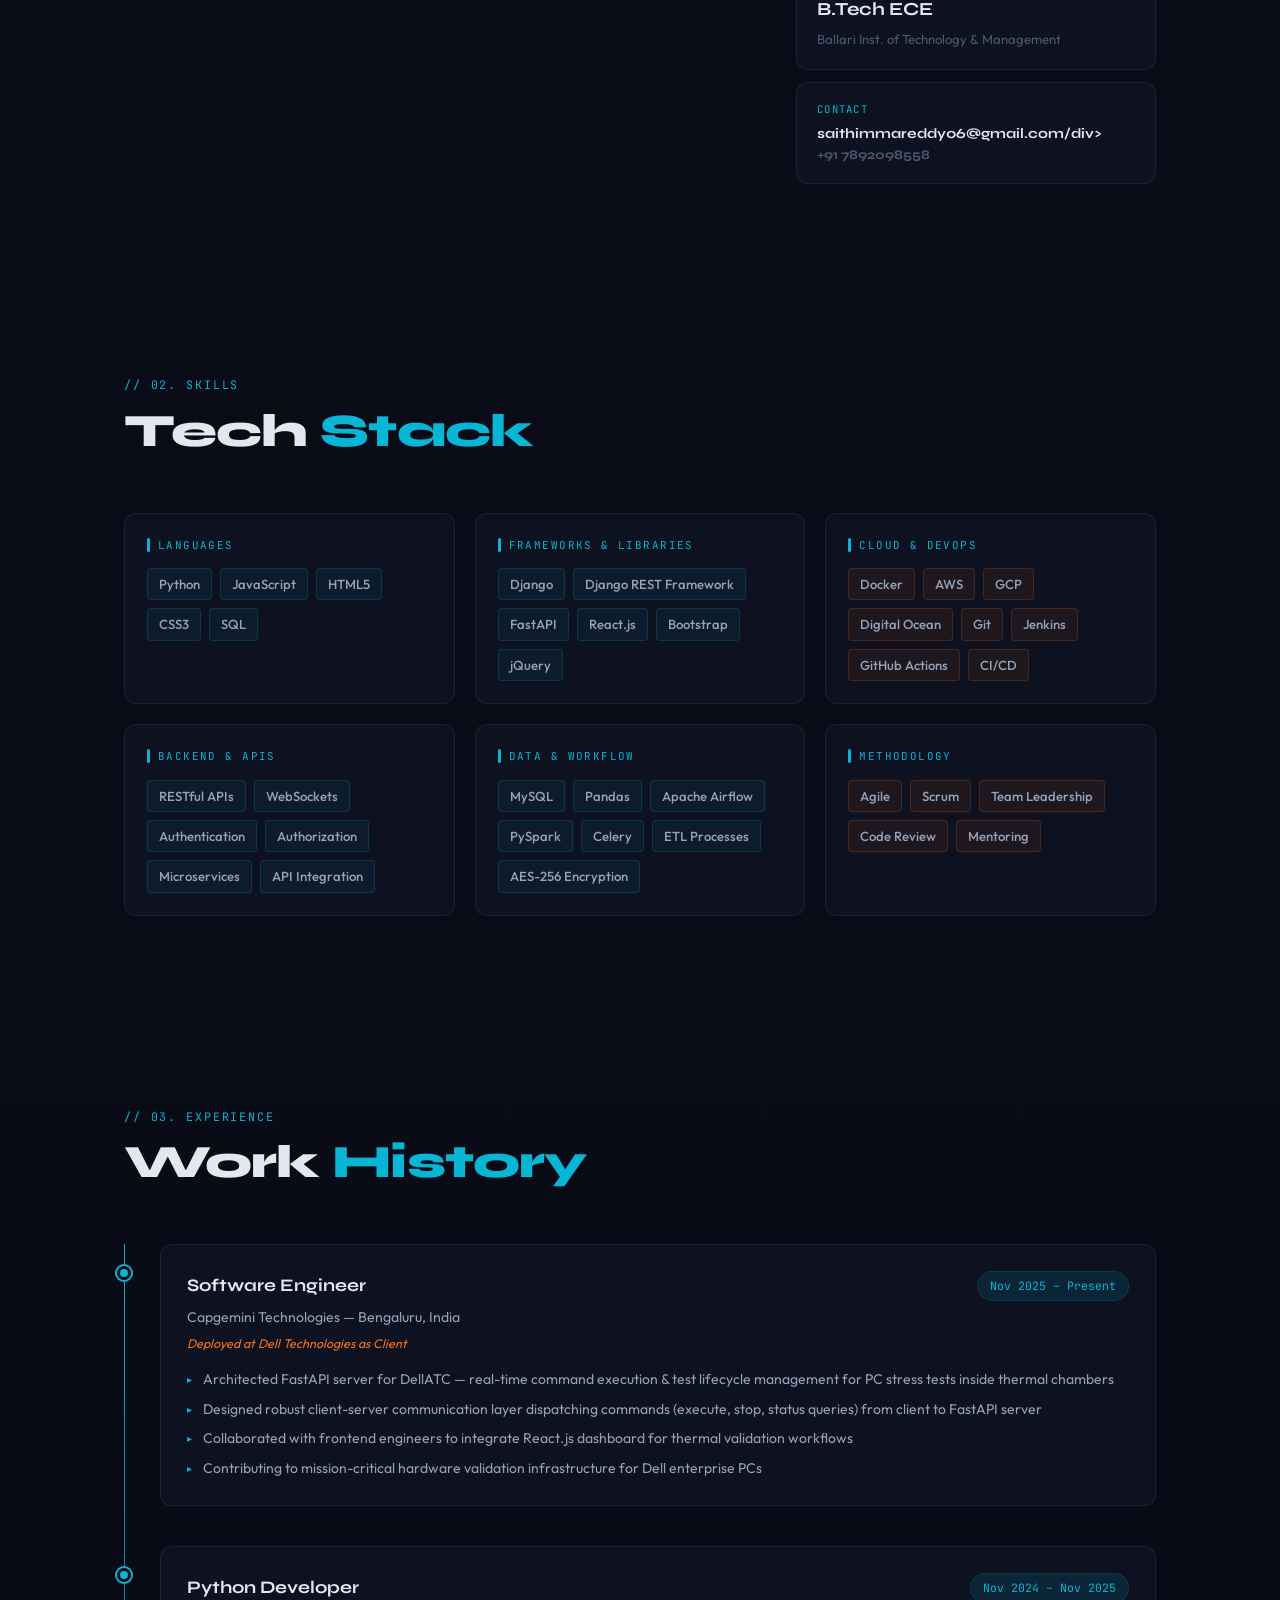
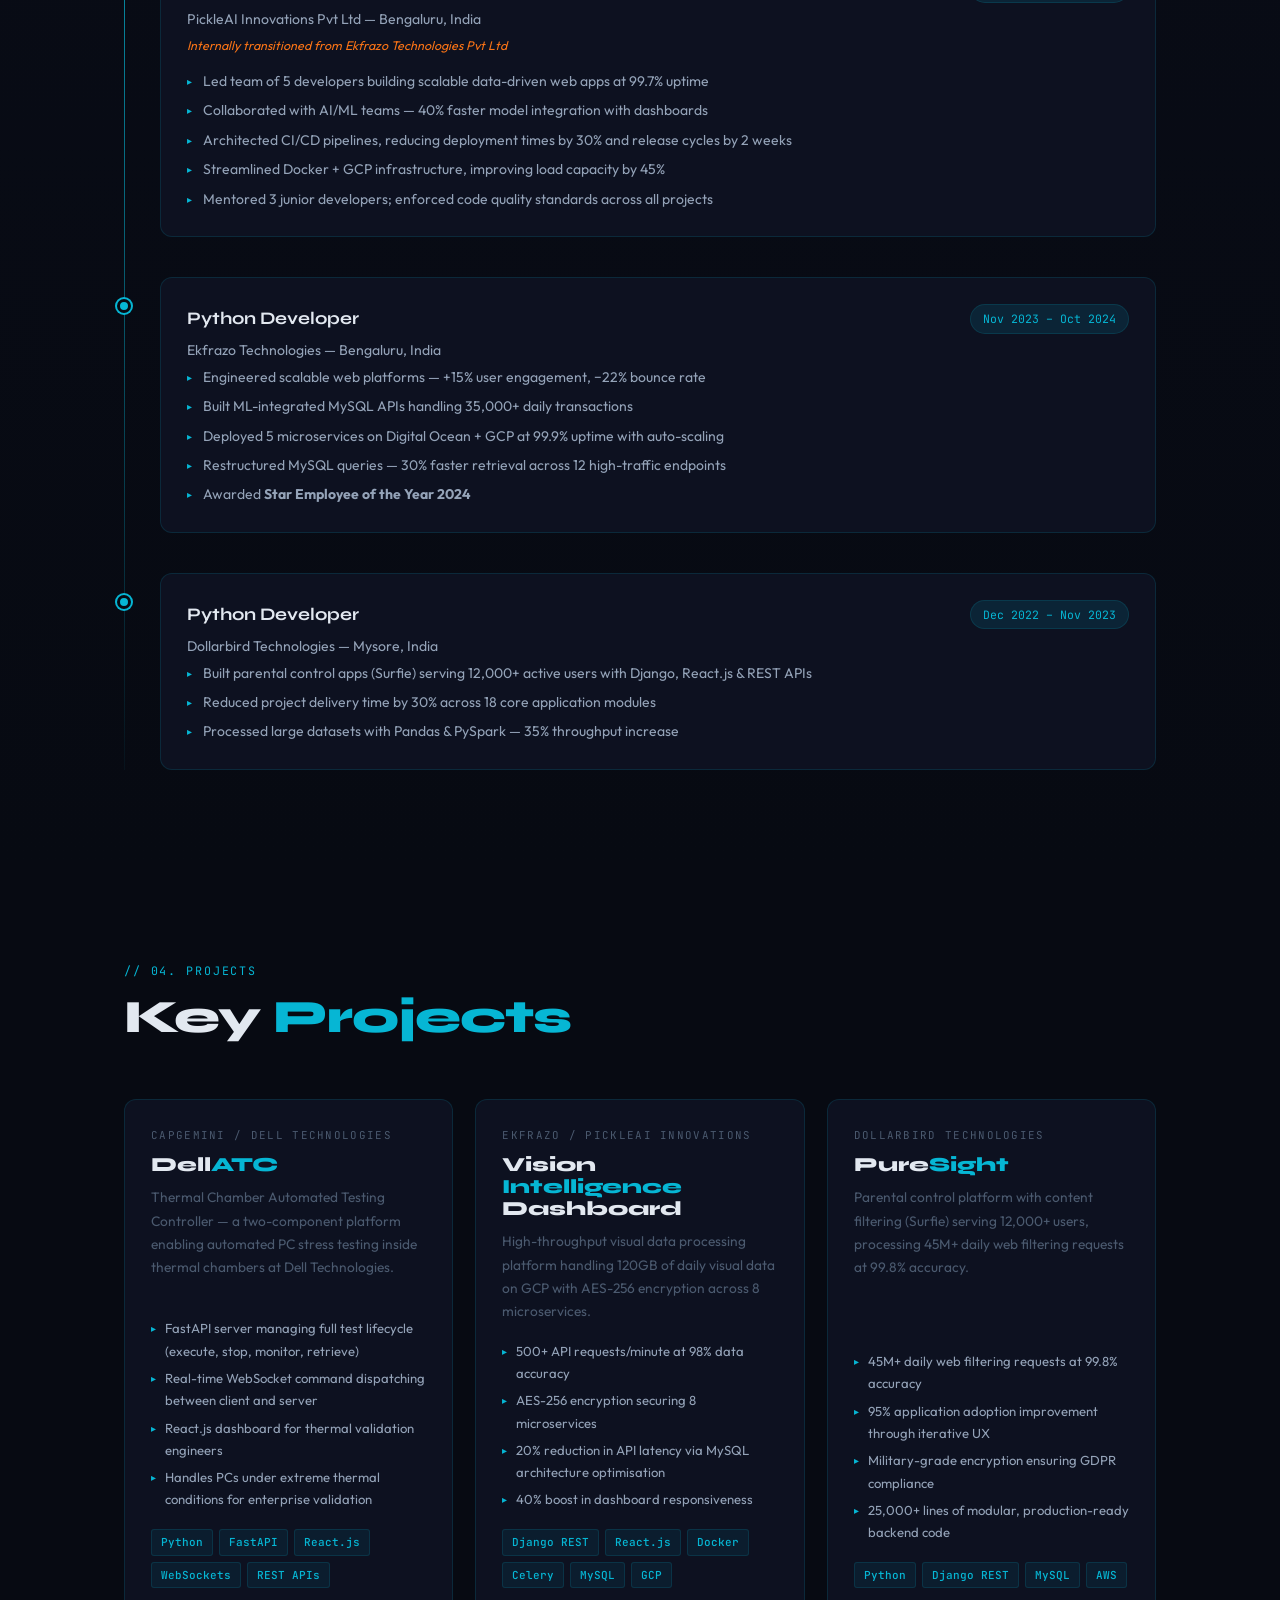
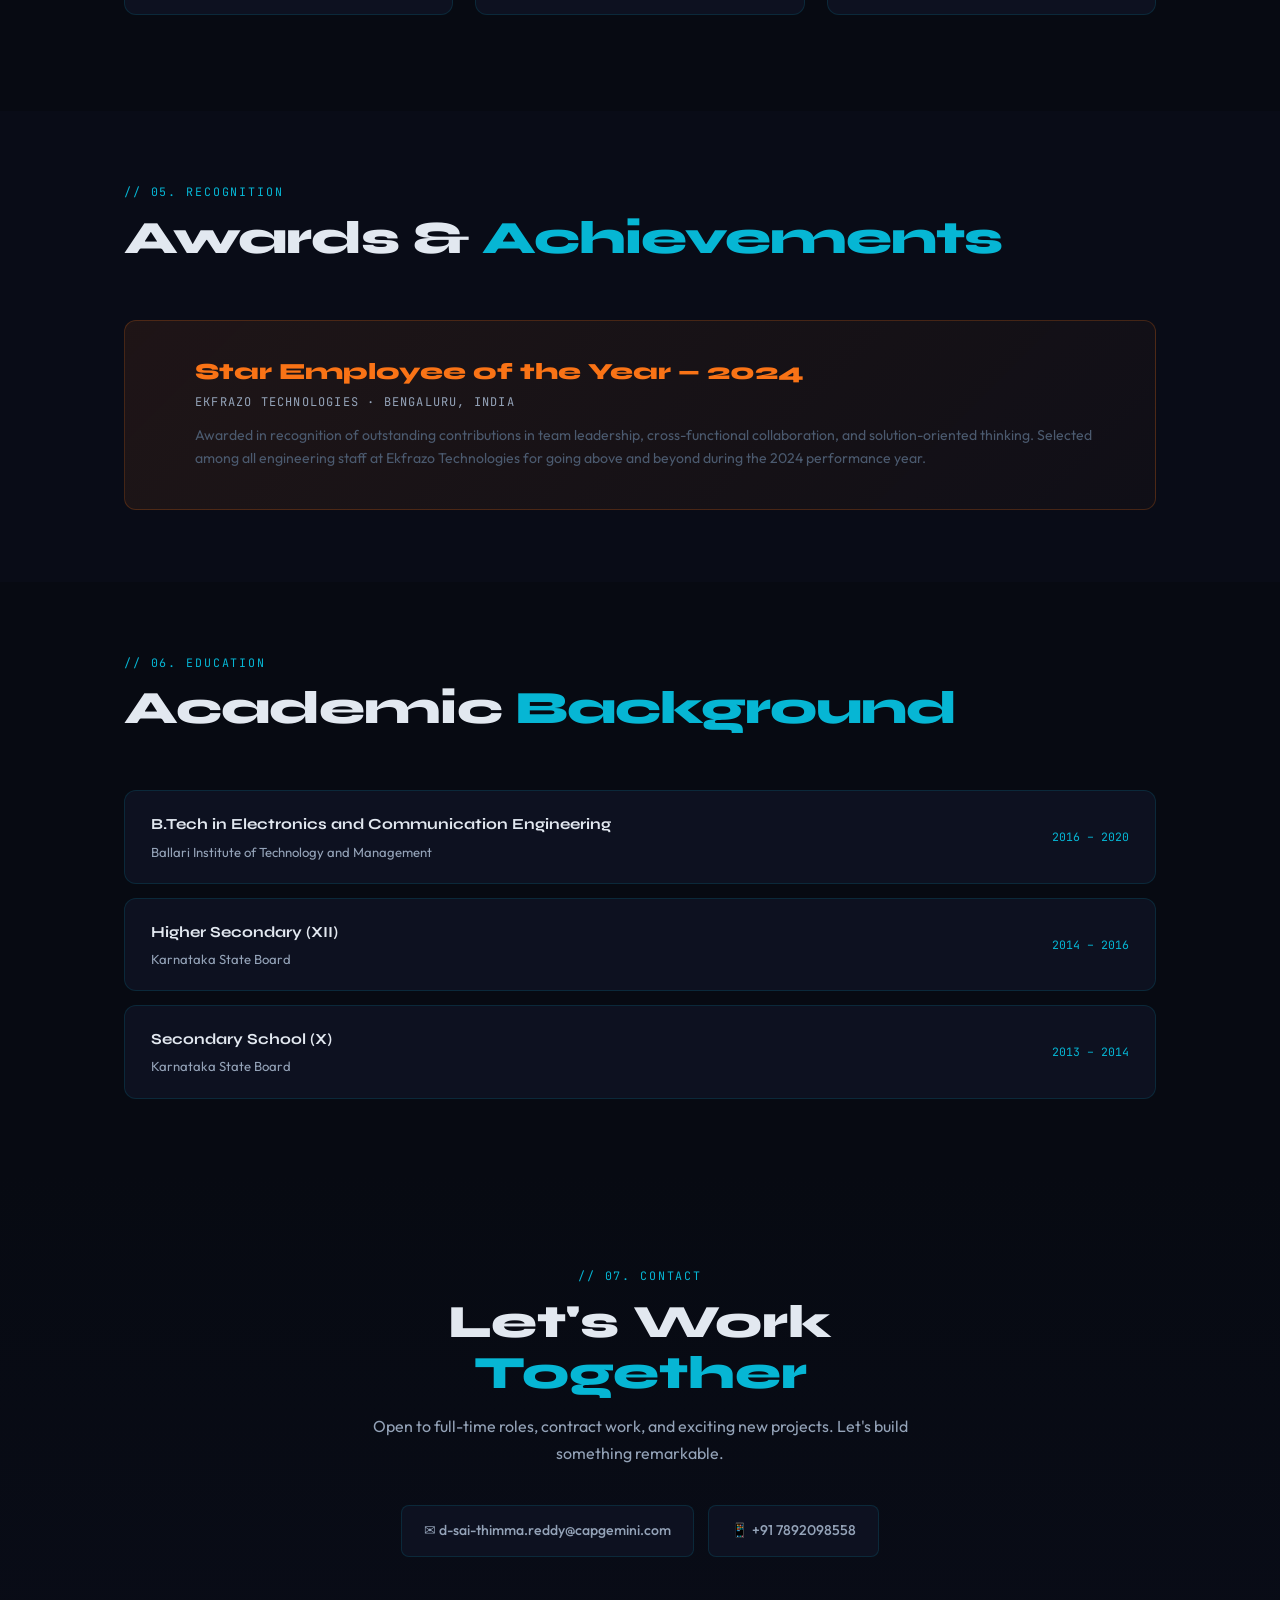
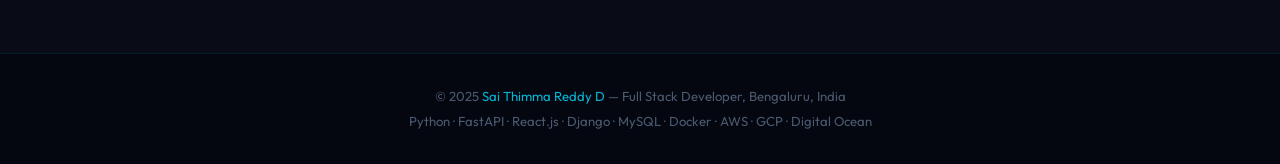
==== commit 08f6832f: "changed the email" ====
--- a/index.html
+++ b/index.html
@@ -276,7 +276,7 @@
         </div>
         <div class="info-card">
           <div class="ic-label">Contact</div>
-          <div class="ic-value" style="font-size:0.88rem;line-height:1.4;">d-sai-thimma.reddy@capgemini.com</div>
+          <div class="ic-value" style="font-size:0.88rem;line-height:1.4;">saithimmareddy06@gmail.com/div>
           <div class="ic-sub">+91 7892098558</div>
         </div>
       </div>
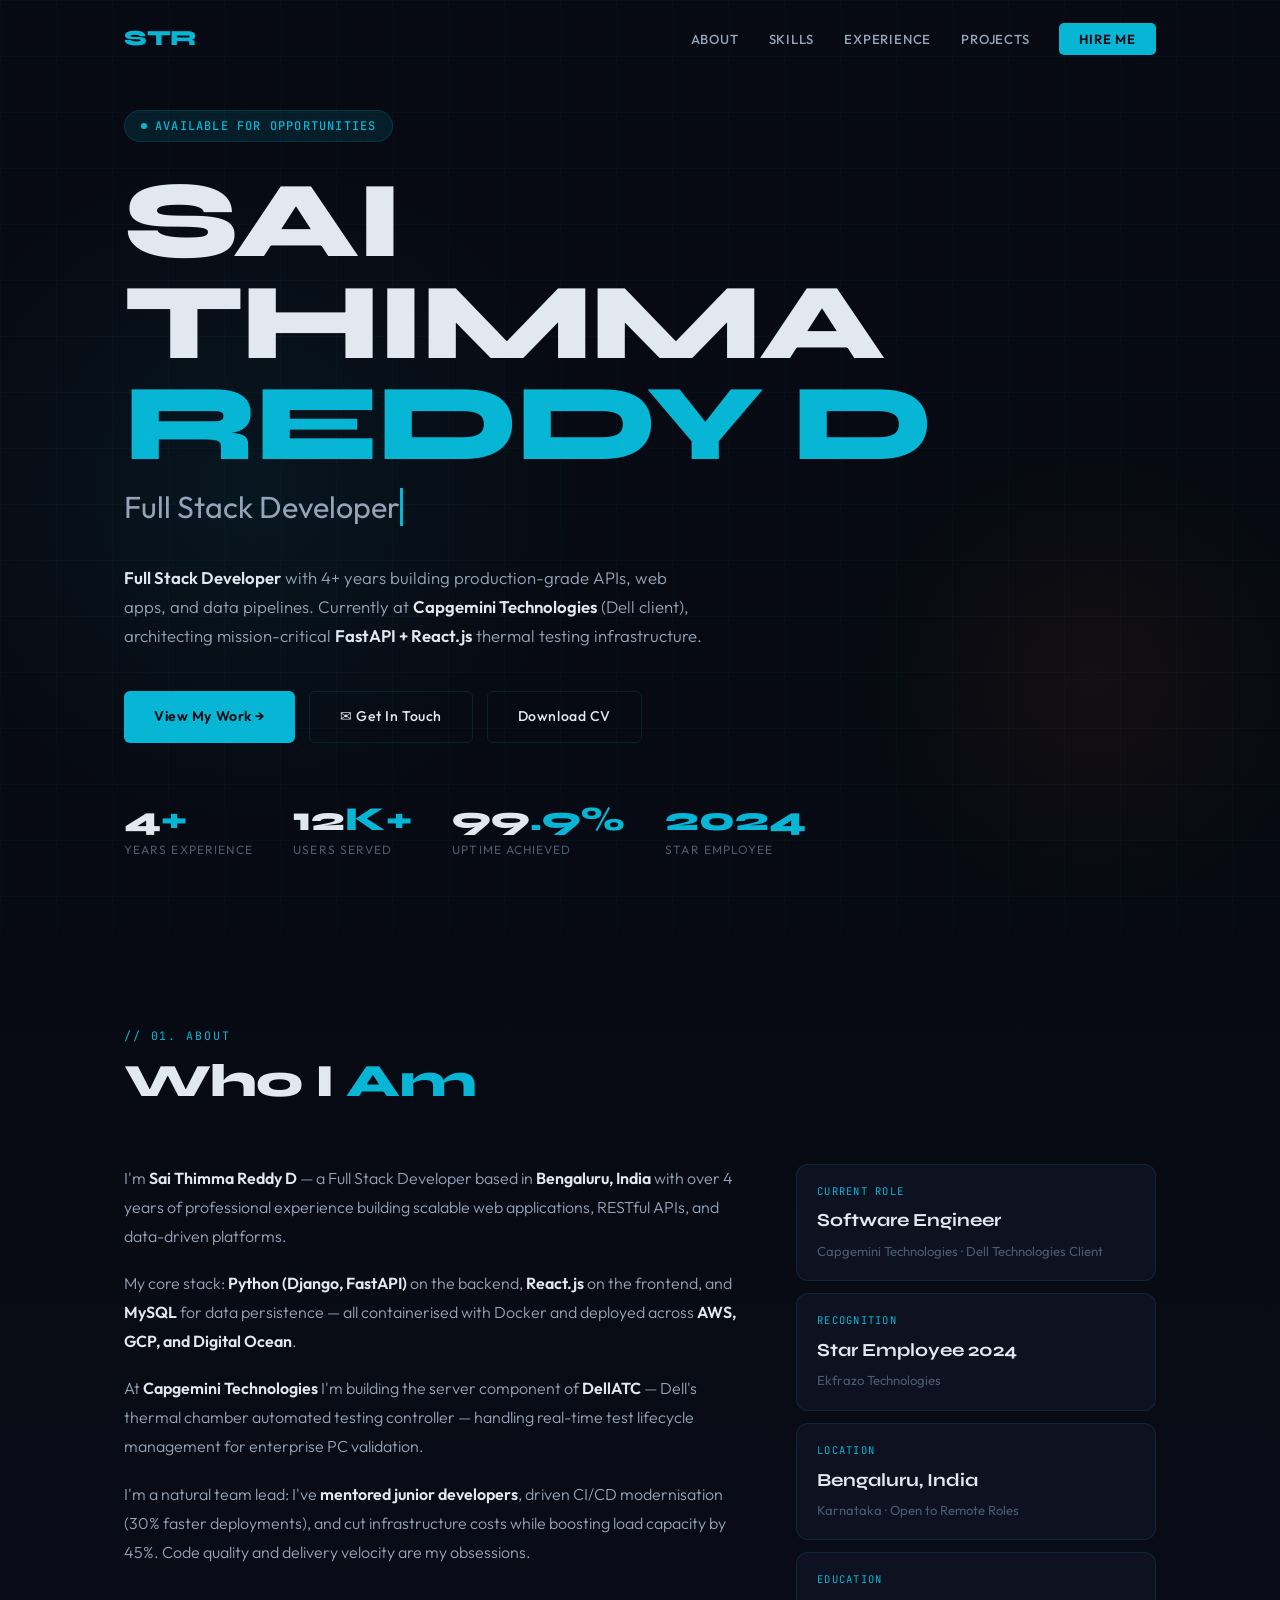
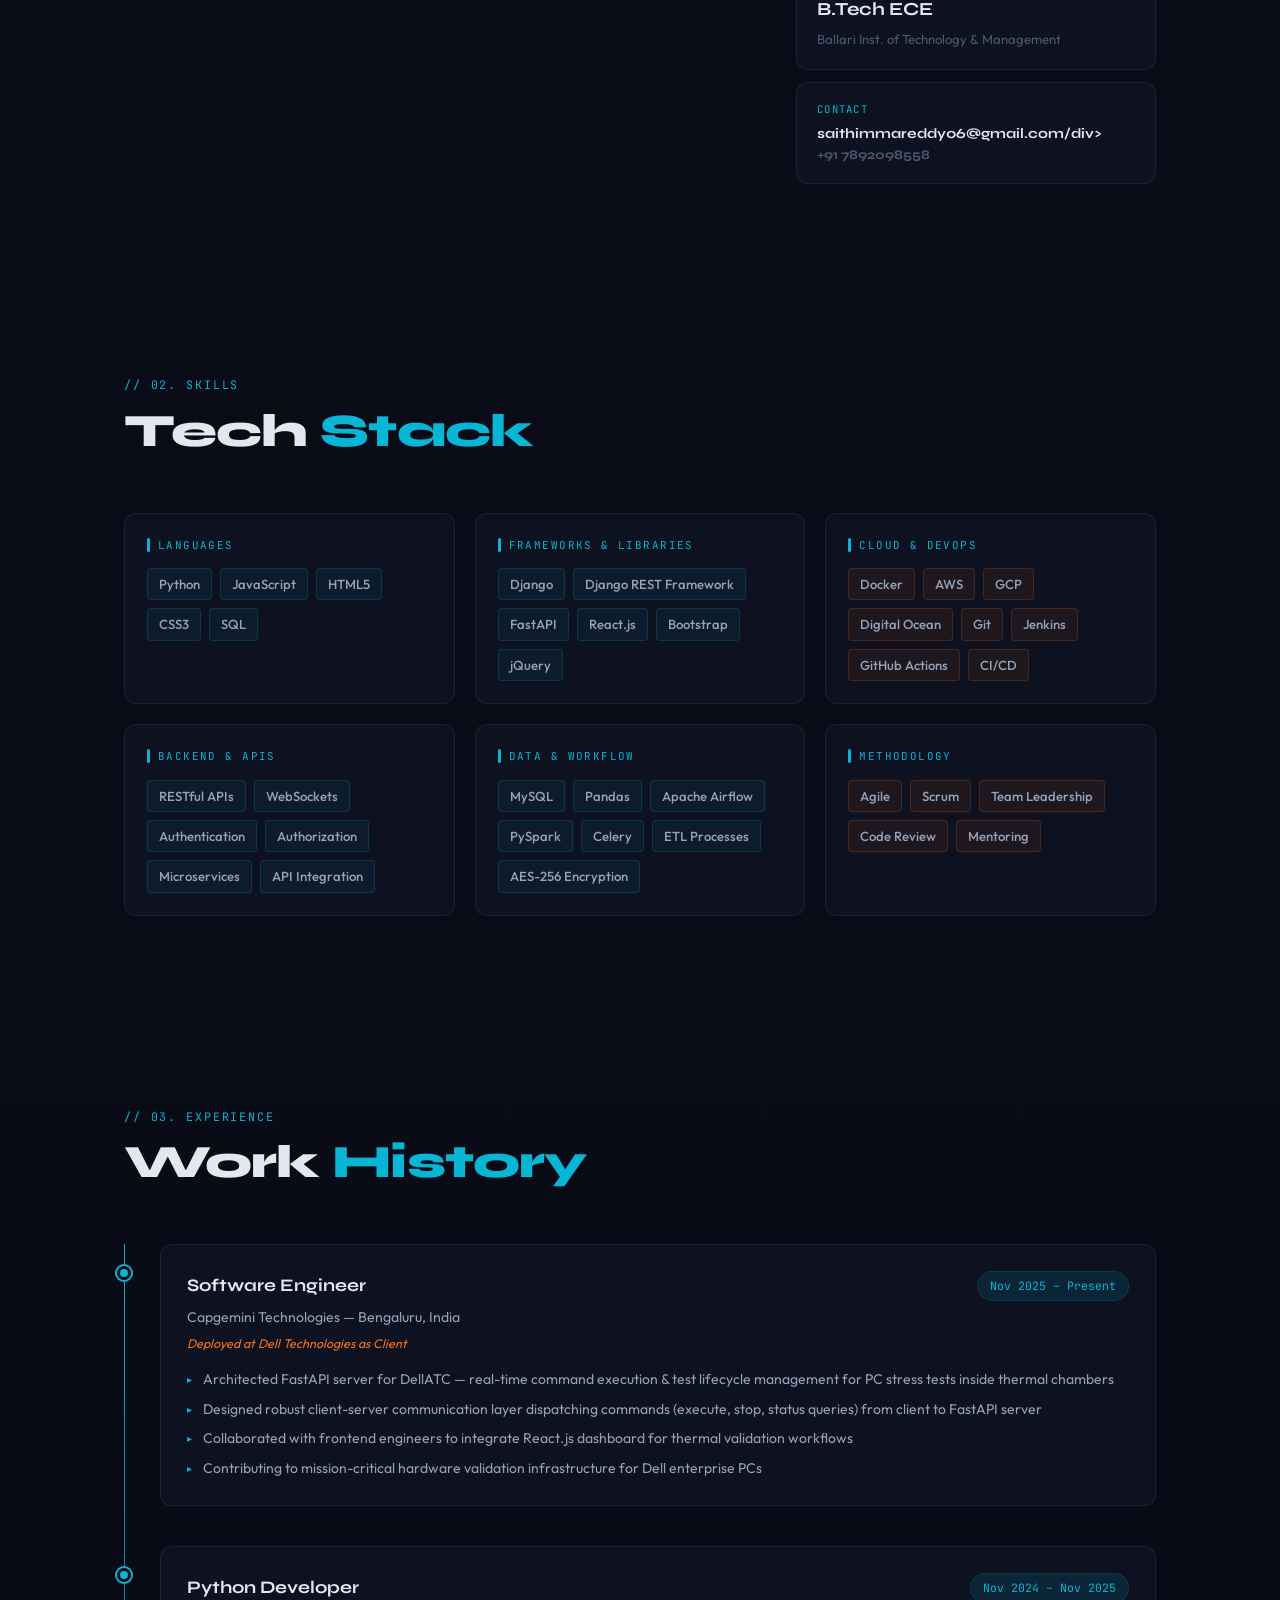
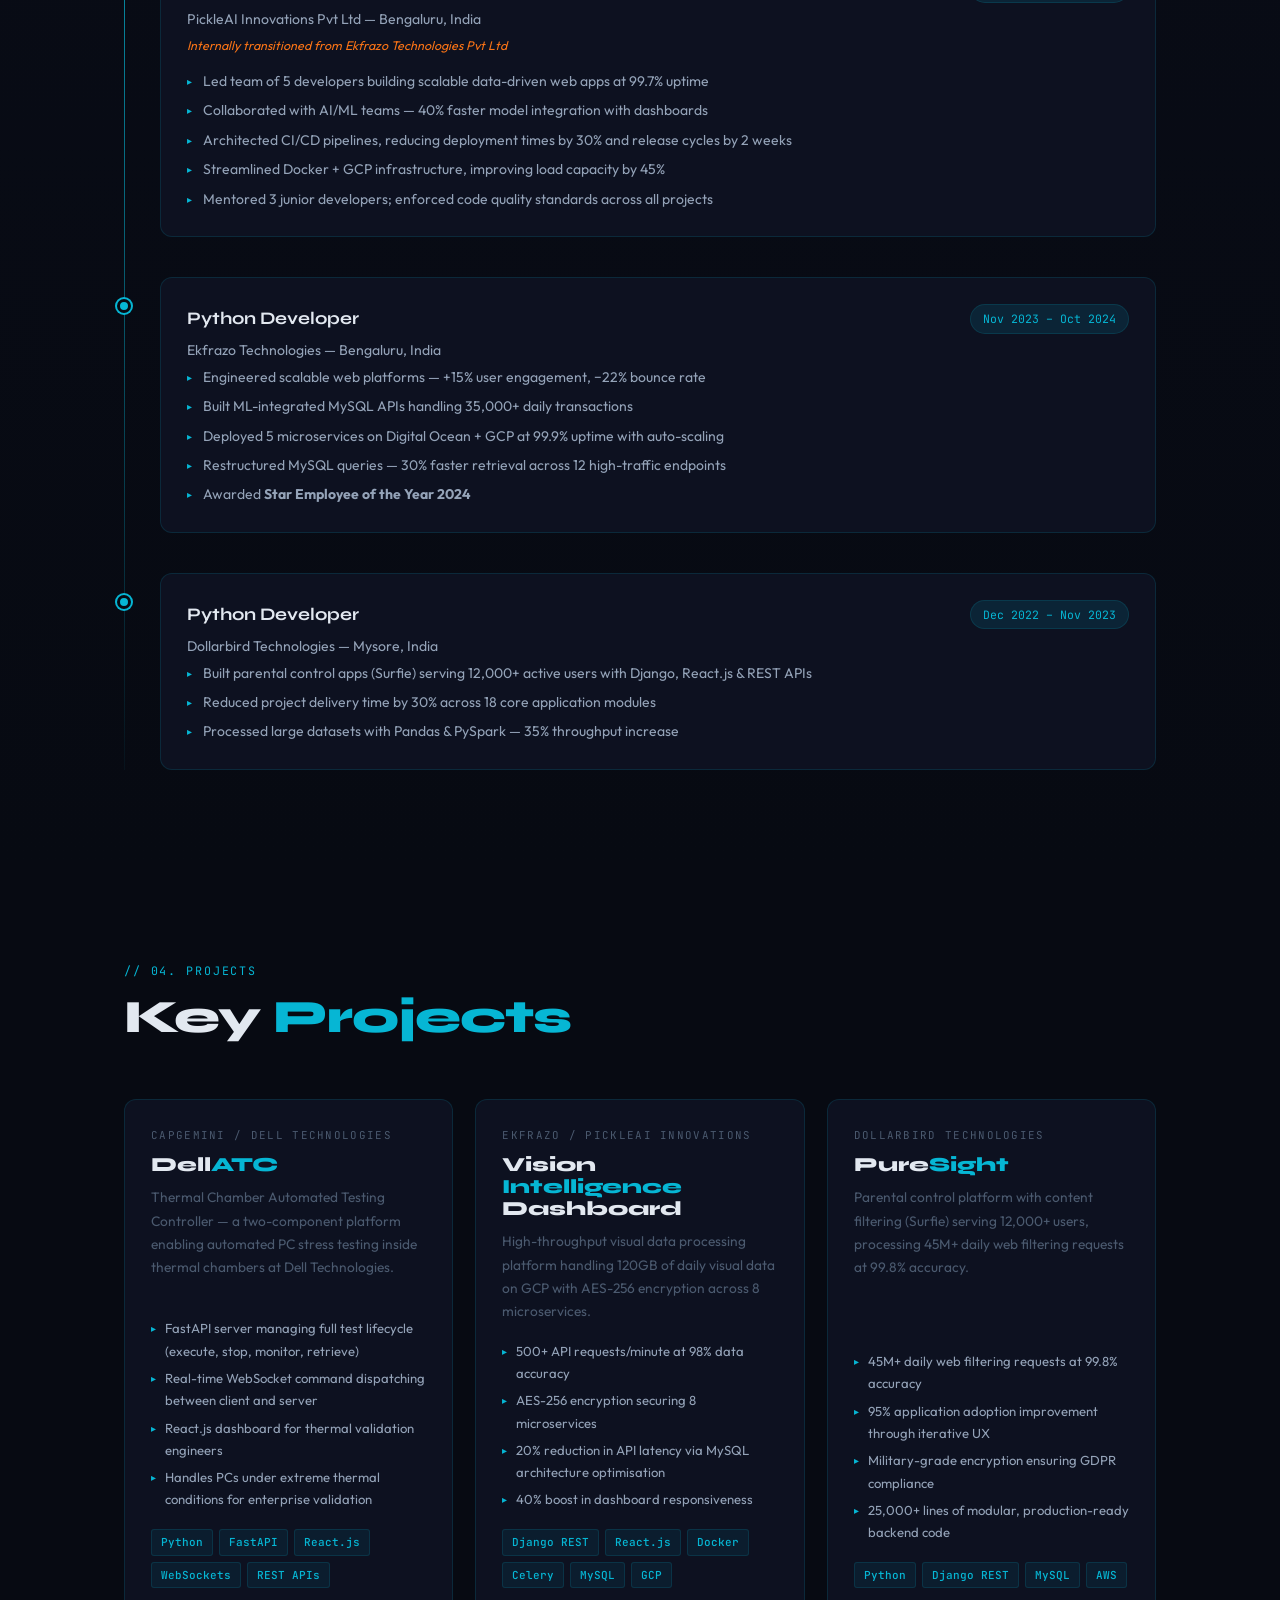
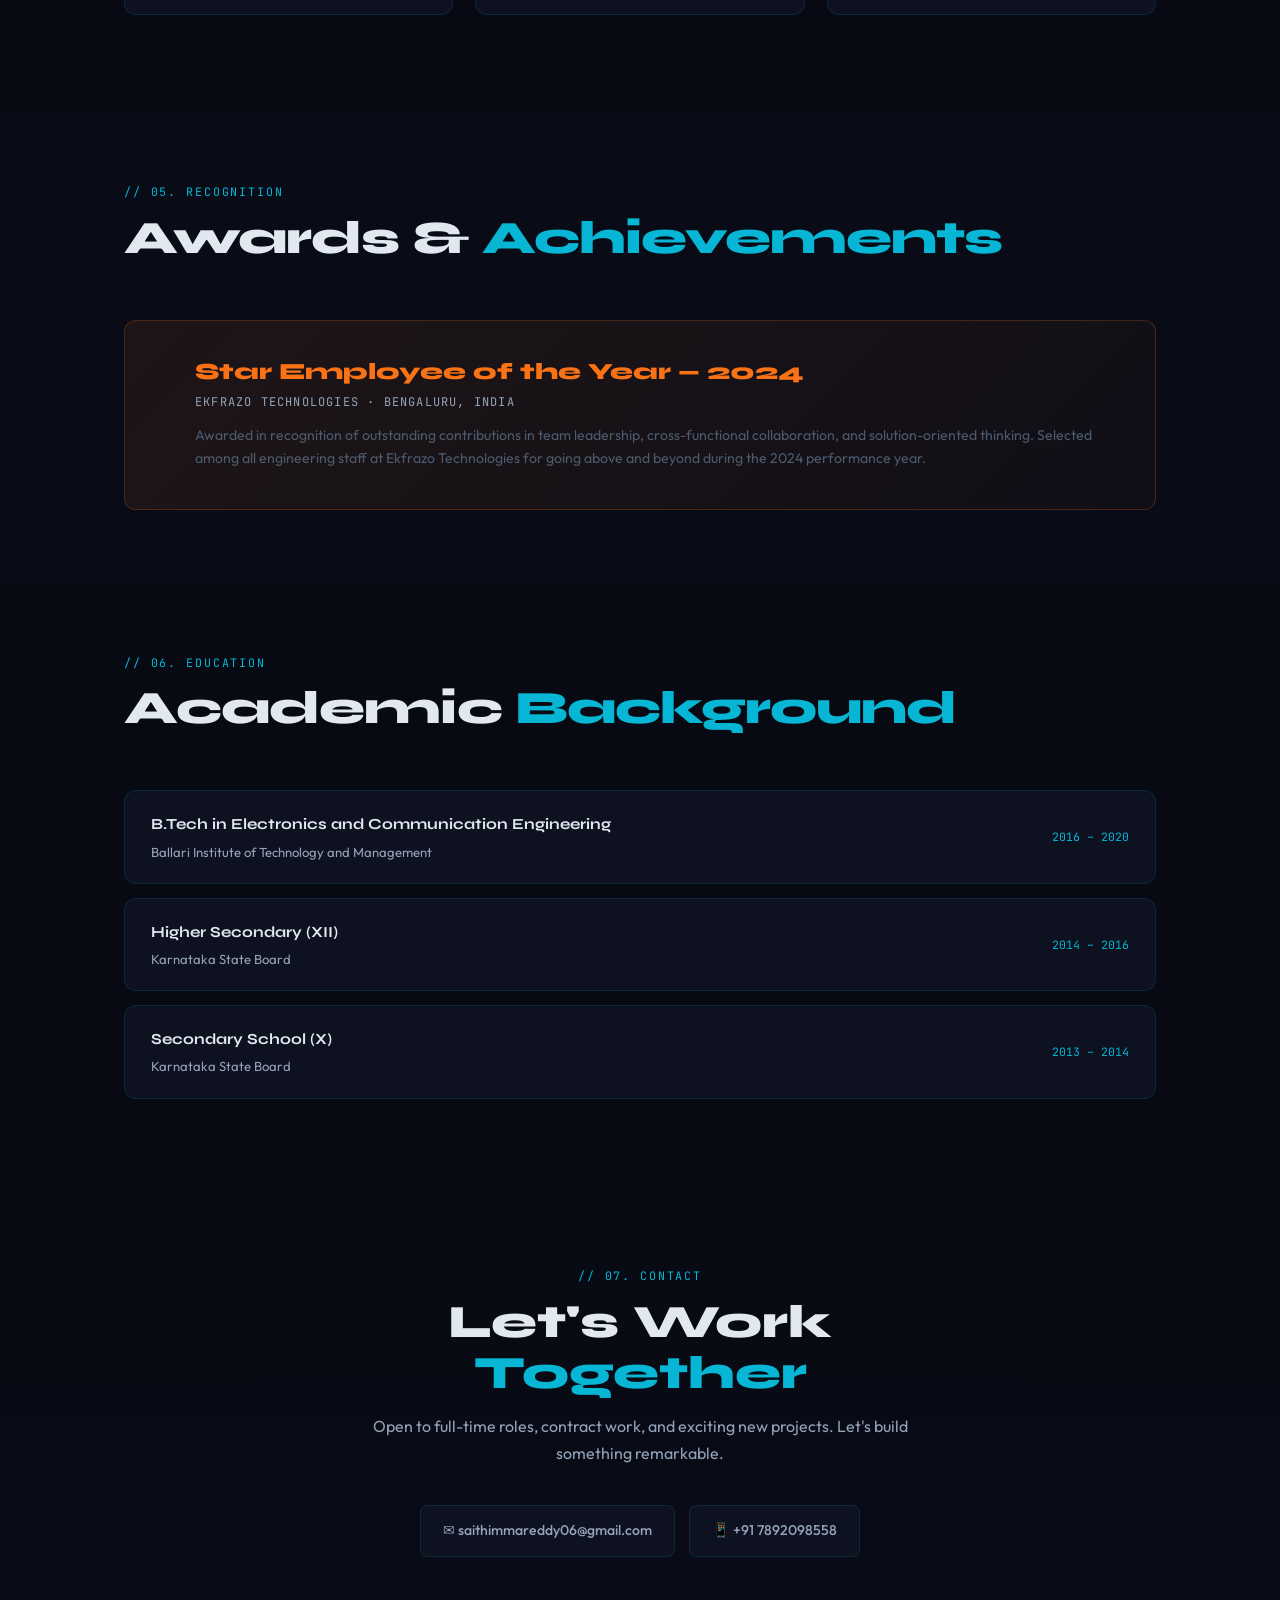
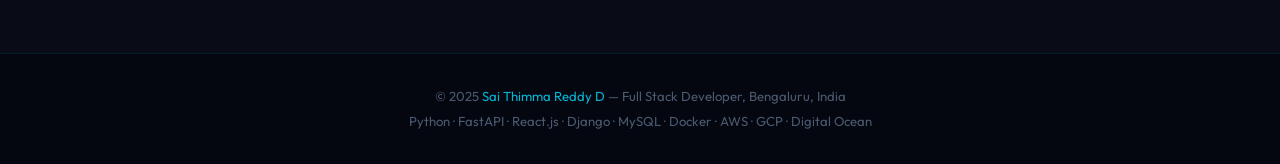
==== commit edbb5283: "pushing the updated code for email" ====
--- a/index.html
+++ b/index.html
@@ -40,7 +40,7 @@
         "familyName": "D",
         "jobTitle": "Software Engineer / Full Stack Developer",
         "description": "Sai Thimma Reddy D is a Full Stack Developer based in Bengaluru, India with over 4 years of professional software engineering experience. He specializes in Python, Django, FastAPI, React.js, and MySQL. He currently works as a Software Engineer at Capgemini Technologies, deployed at Dell Technologies, where he architects and builds automated thermal testing infrastructure (DellATC) using FastAPI and React.js. He previously worked at PickleAI Innovations (formerly Ekfrazo Technologies) and Dollarbird Technologies. He was awarded Star Employee of the Year in 2024 at Ekfrazo Technologies. He holds a B.Tech in Electronics and Communication Engineering from Ballari Institute of Technology and Management.",
-        "email": "d-sai-thimma.reddy@capgemini.com",
+        "email": "saithimmareddy06@gmail.com",
         "telephone": "+917892098558",
         "address": {
           "@type": "PostalAddress",
@@ -578,8 +578,8 @@
       <h2 id="contact-heading">Let's Work <em style="color:var(--accent);font-style:normal;">Together</em></h2>
       <p>Open to full-time roles, contract work, and exciting new projects. Let's build something remarkable.</p>
       <div class="contact-btns">
-        <a href="mailto:d-sai-thimma.reddy@capgemini.com" class="c-btn" rel="noopener">
-          ✉ d-sai-thimma.reddy@capgemini.com
+        <a href="mailto:saithimmareddy06@gmail.com" class="c-btn" rel="noopener">
+          ✉ saithimmareddy06@gmail.com
         </a>
         <a href="tel:+917892098558" class="c-btn">
           📱 +91 7892098558
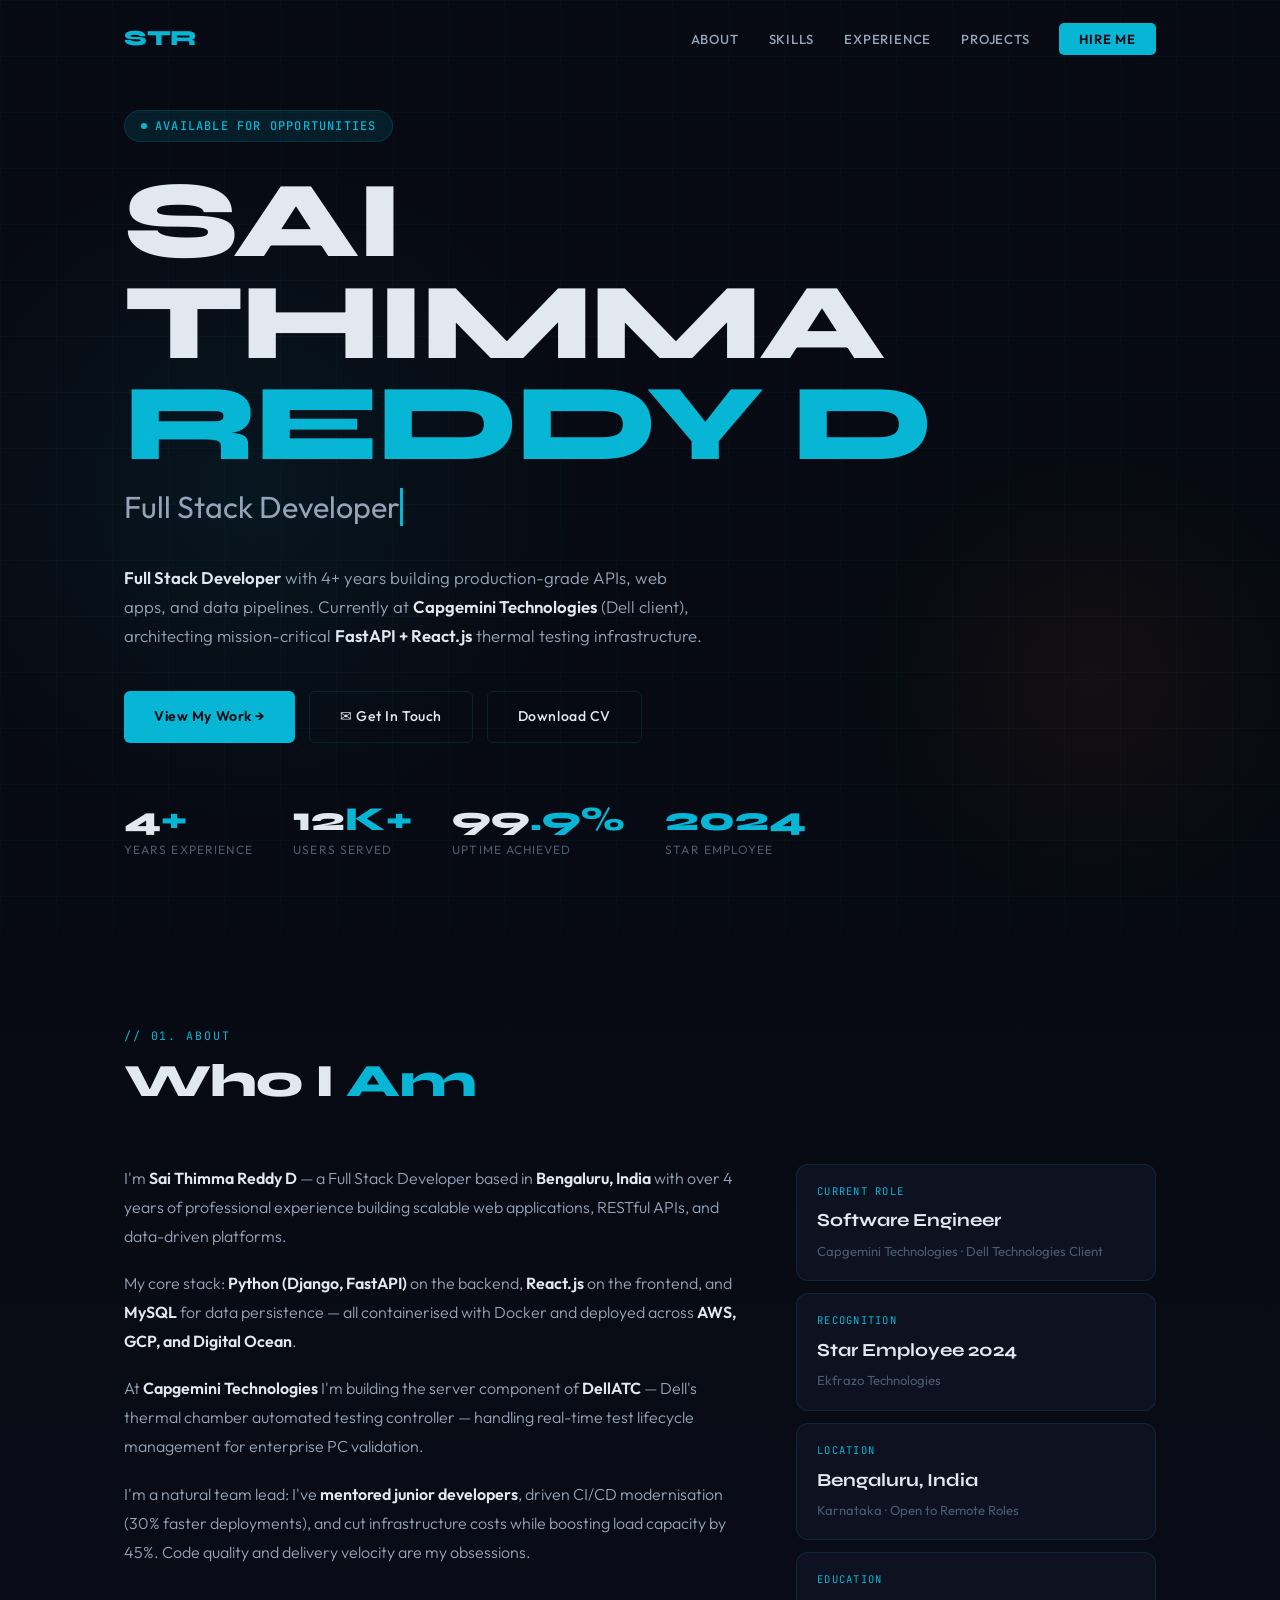
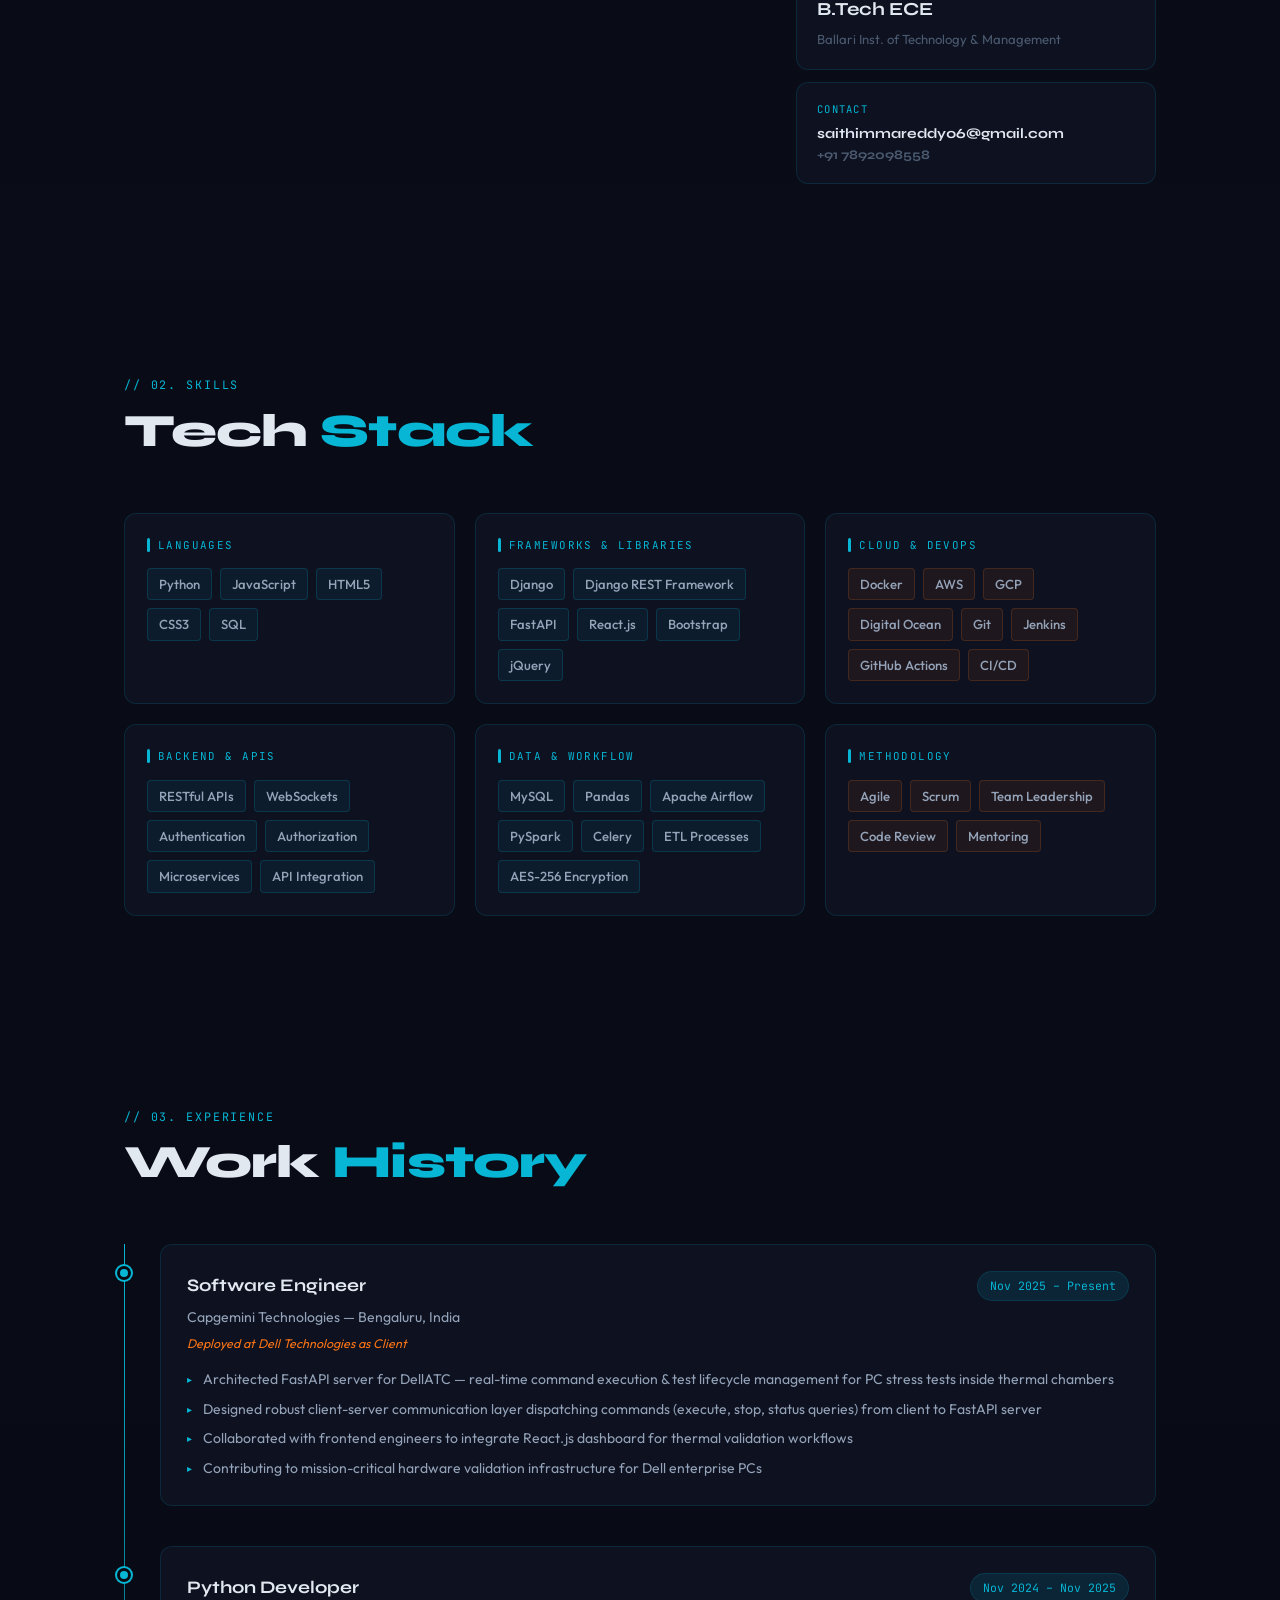
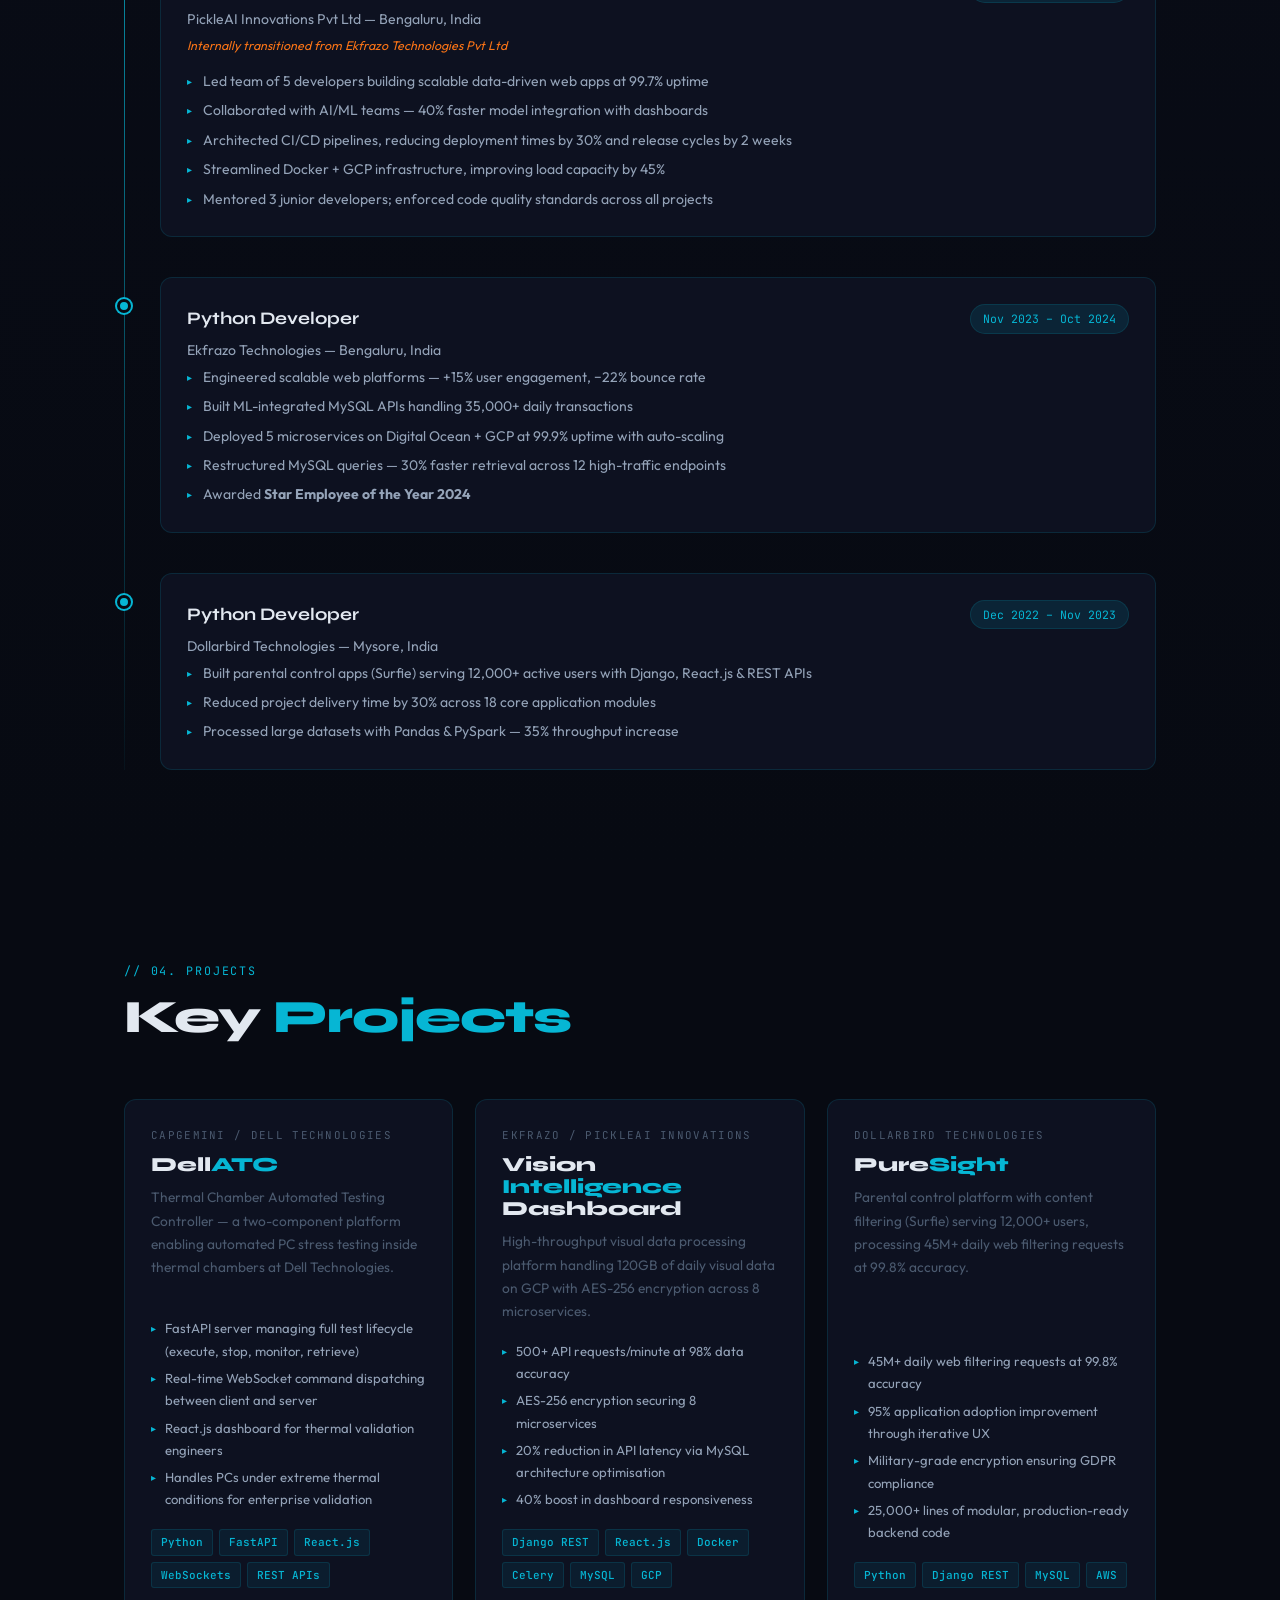
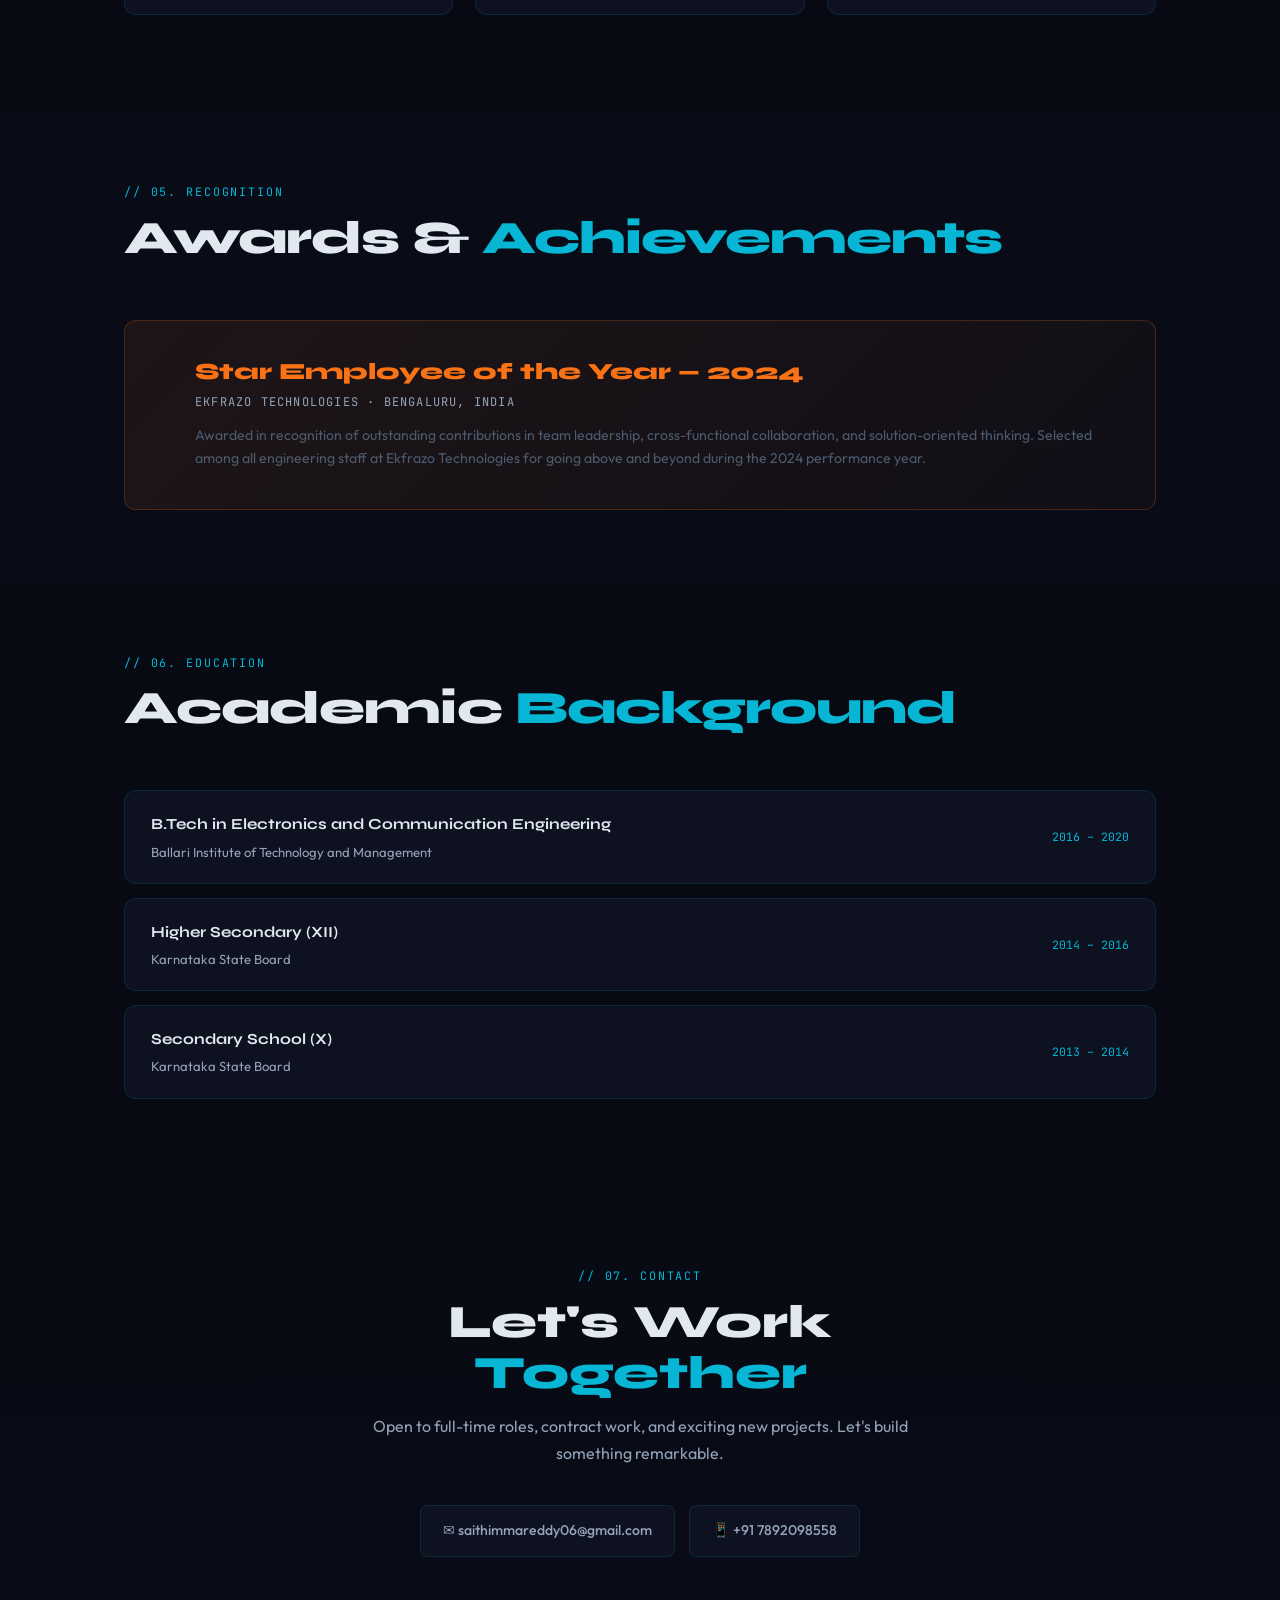
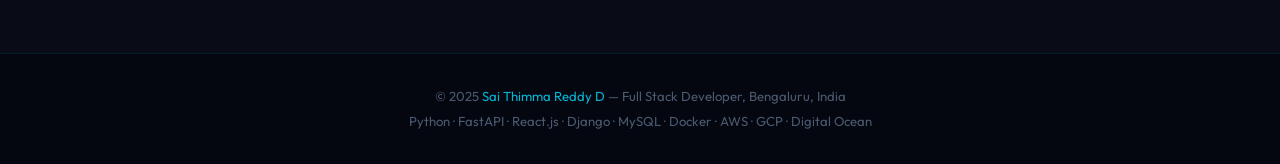
==== commit 88296427: "pushing the updated code for email" ====
--- a/index.html
+++ b/index.html
@@ -276,7 +276,7 @@
         </div>
         <div class="info-card">
           <div class="ic-label">Contact</div>
-          <div class="ic-value" style="font-size:0.88rem;line-height:1.4;">saithimmareddy06@gmail.com/div>
+          <div class="ic-value" style="font-size:0.88rem;line-height:1.4;">saithimmareddy06@gmail.com<SS/div>
           <div class="ic-sub">+91 7892098558</div>
         </div>
       </div>
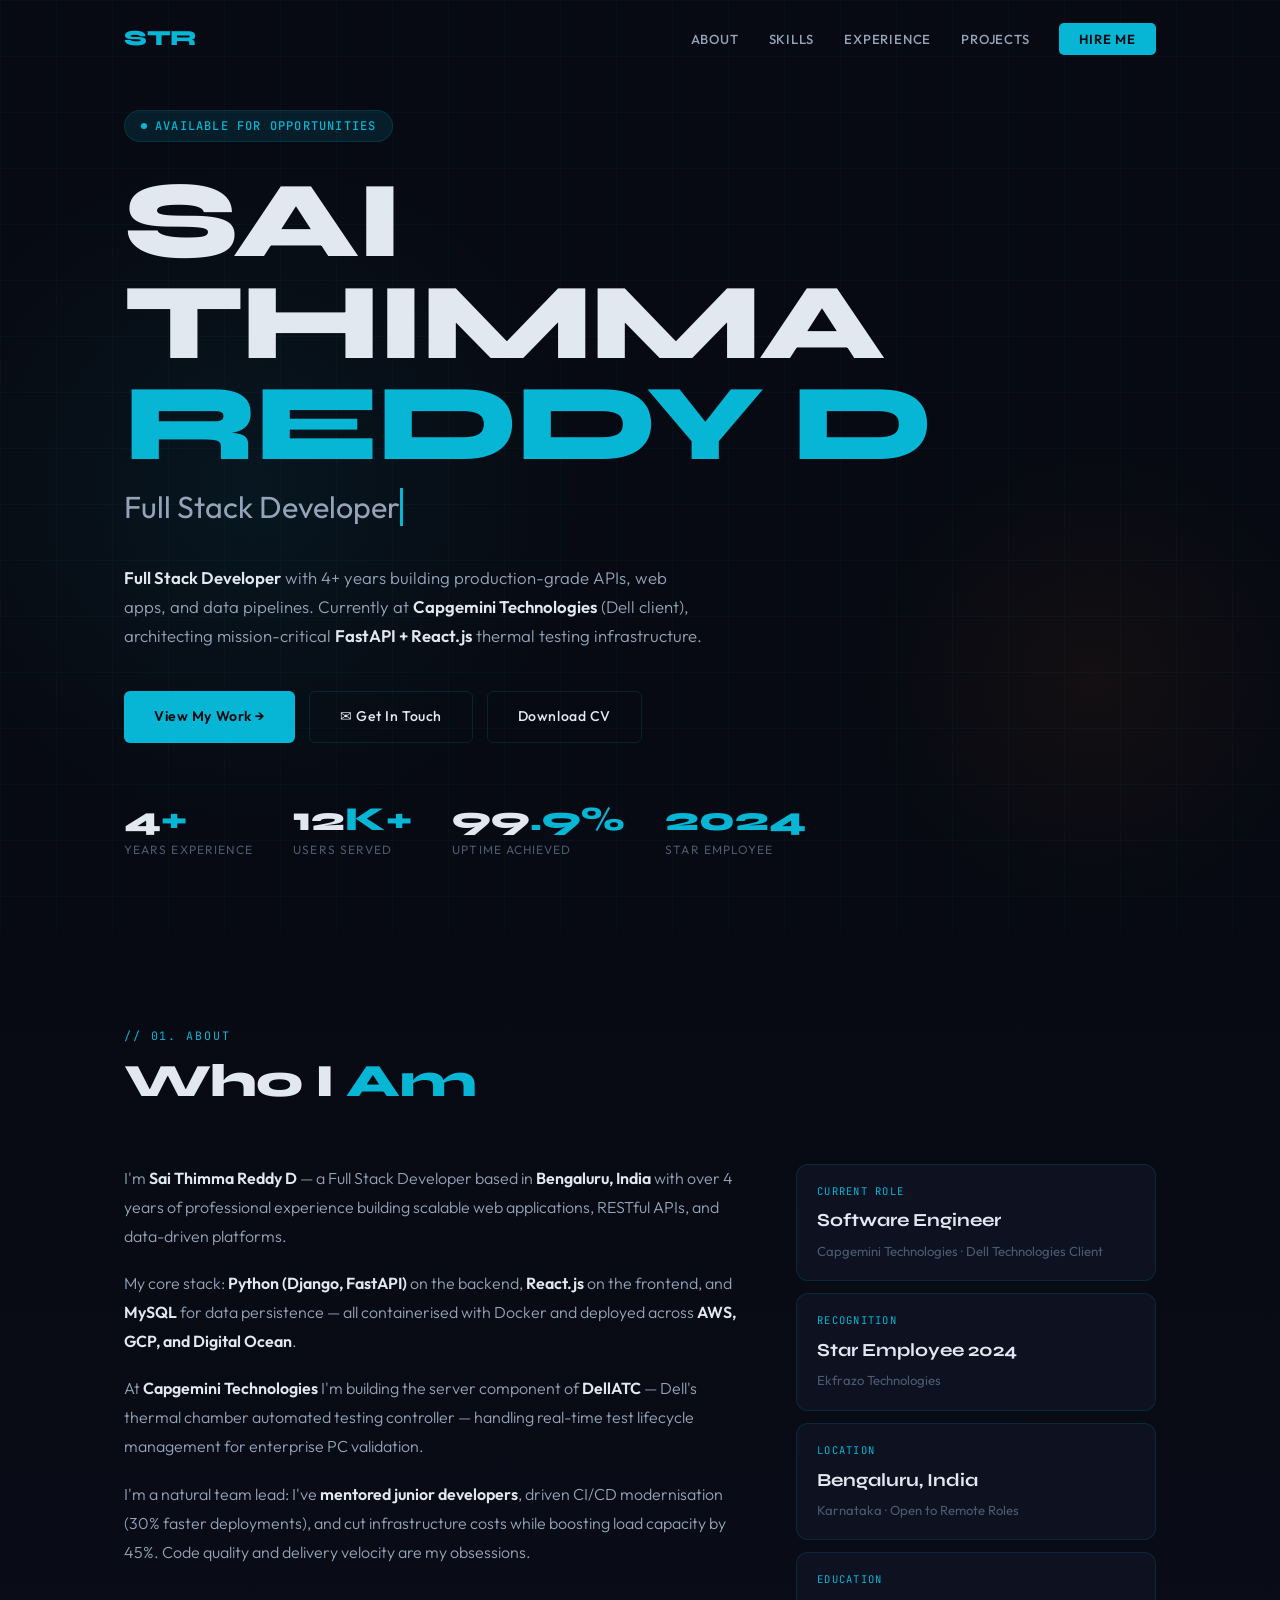
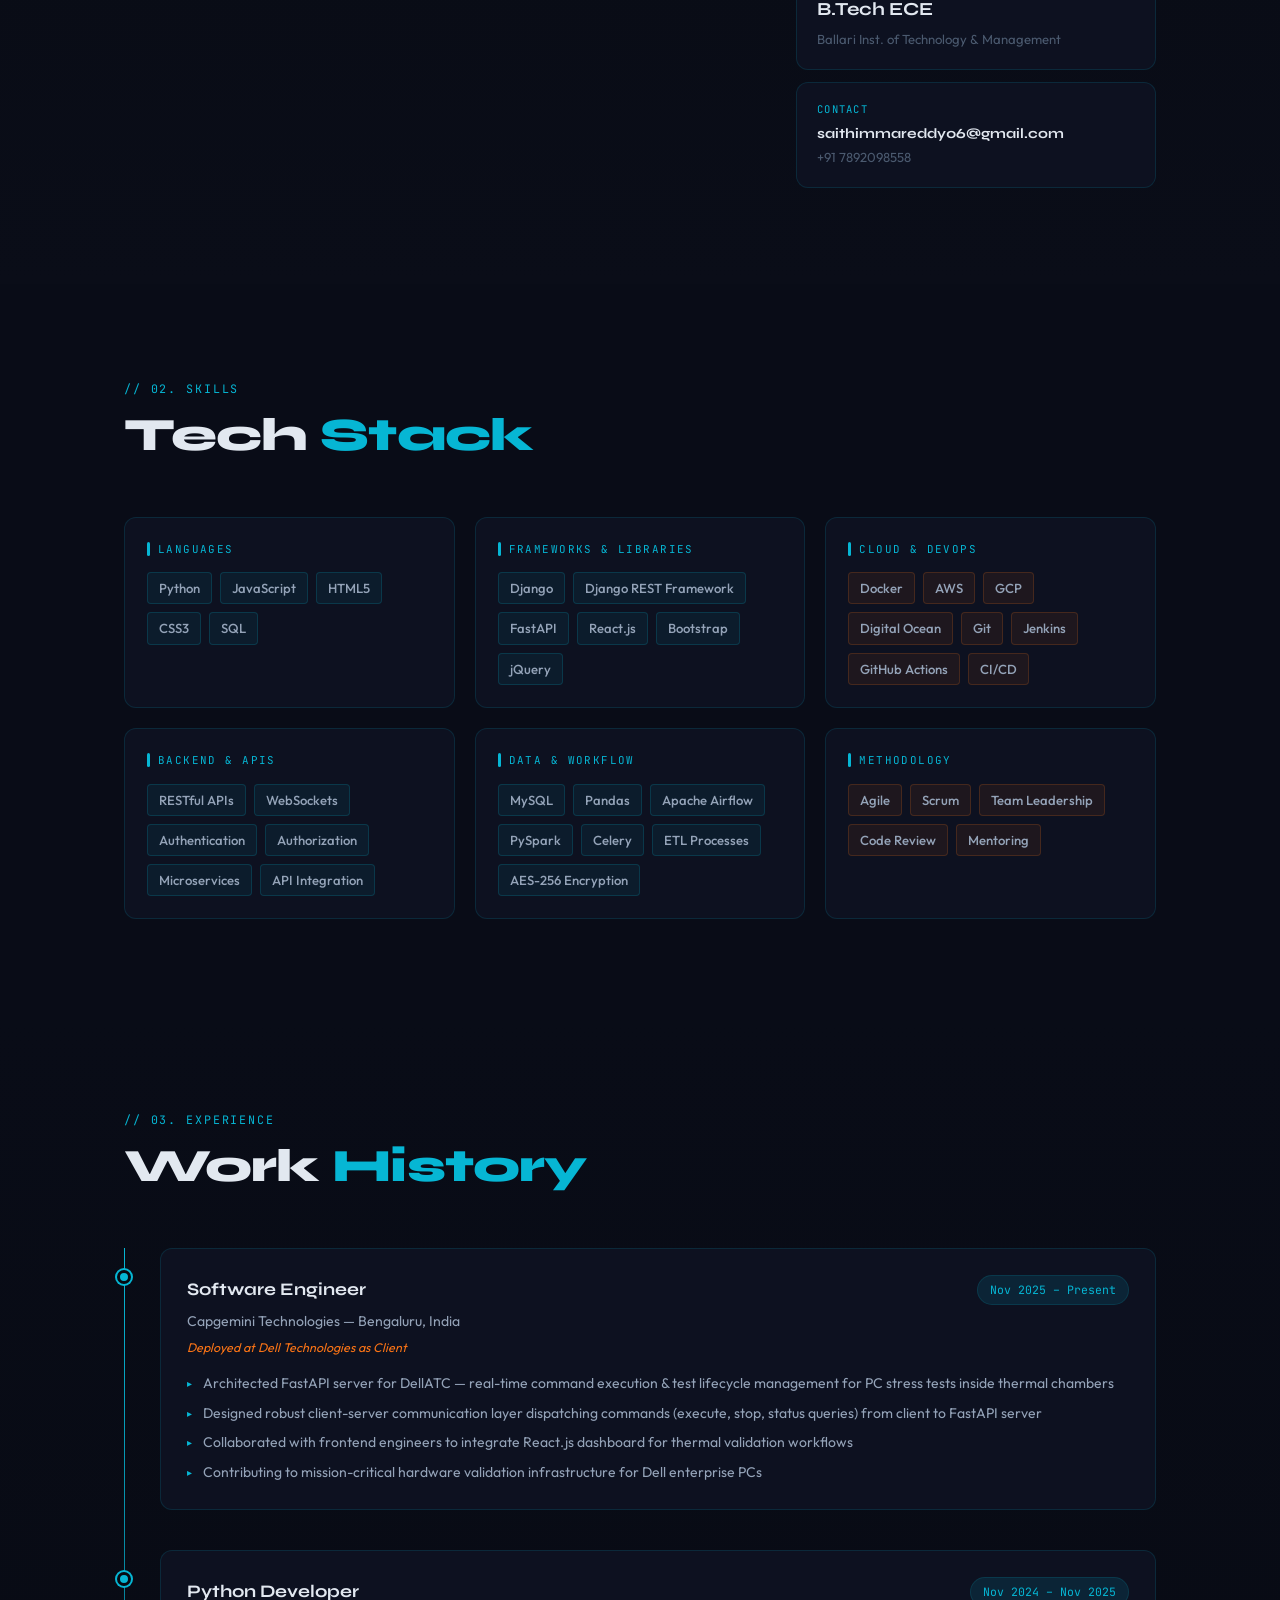
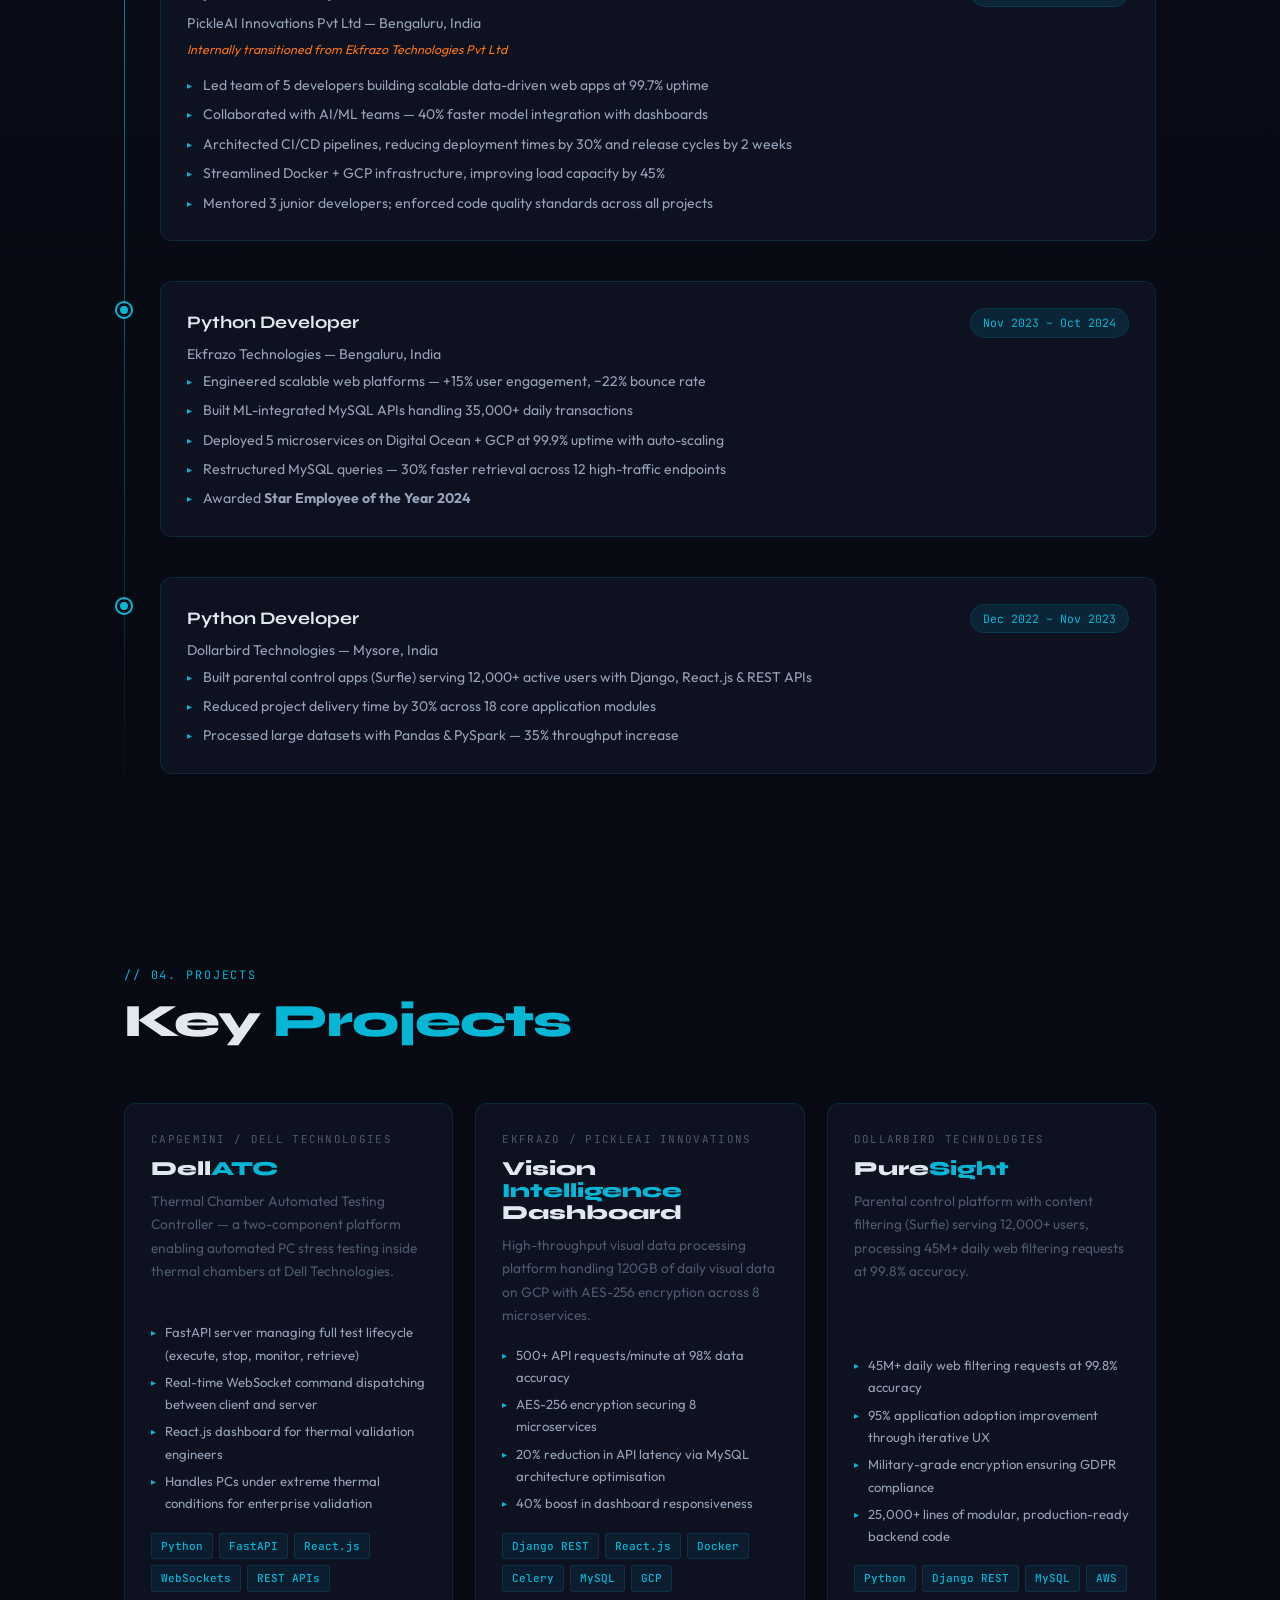
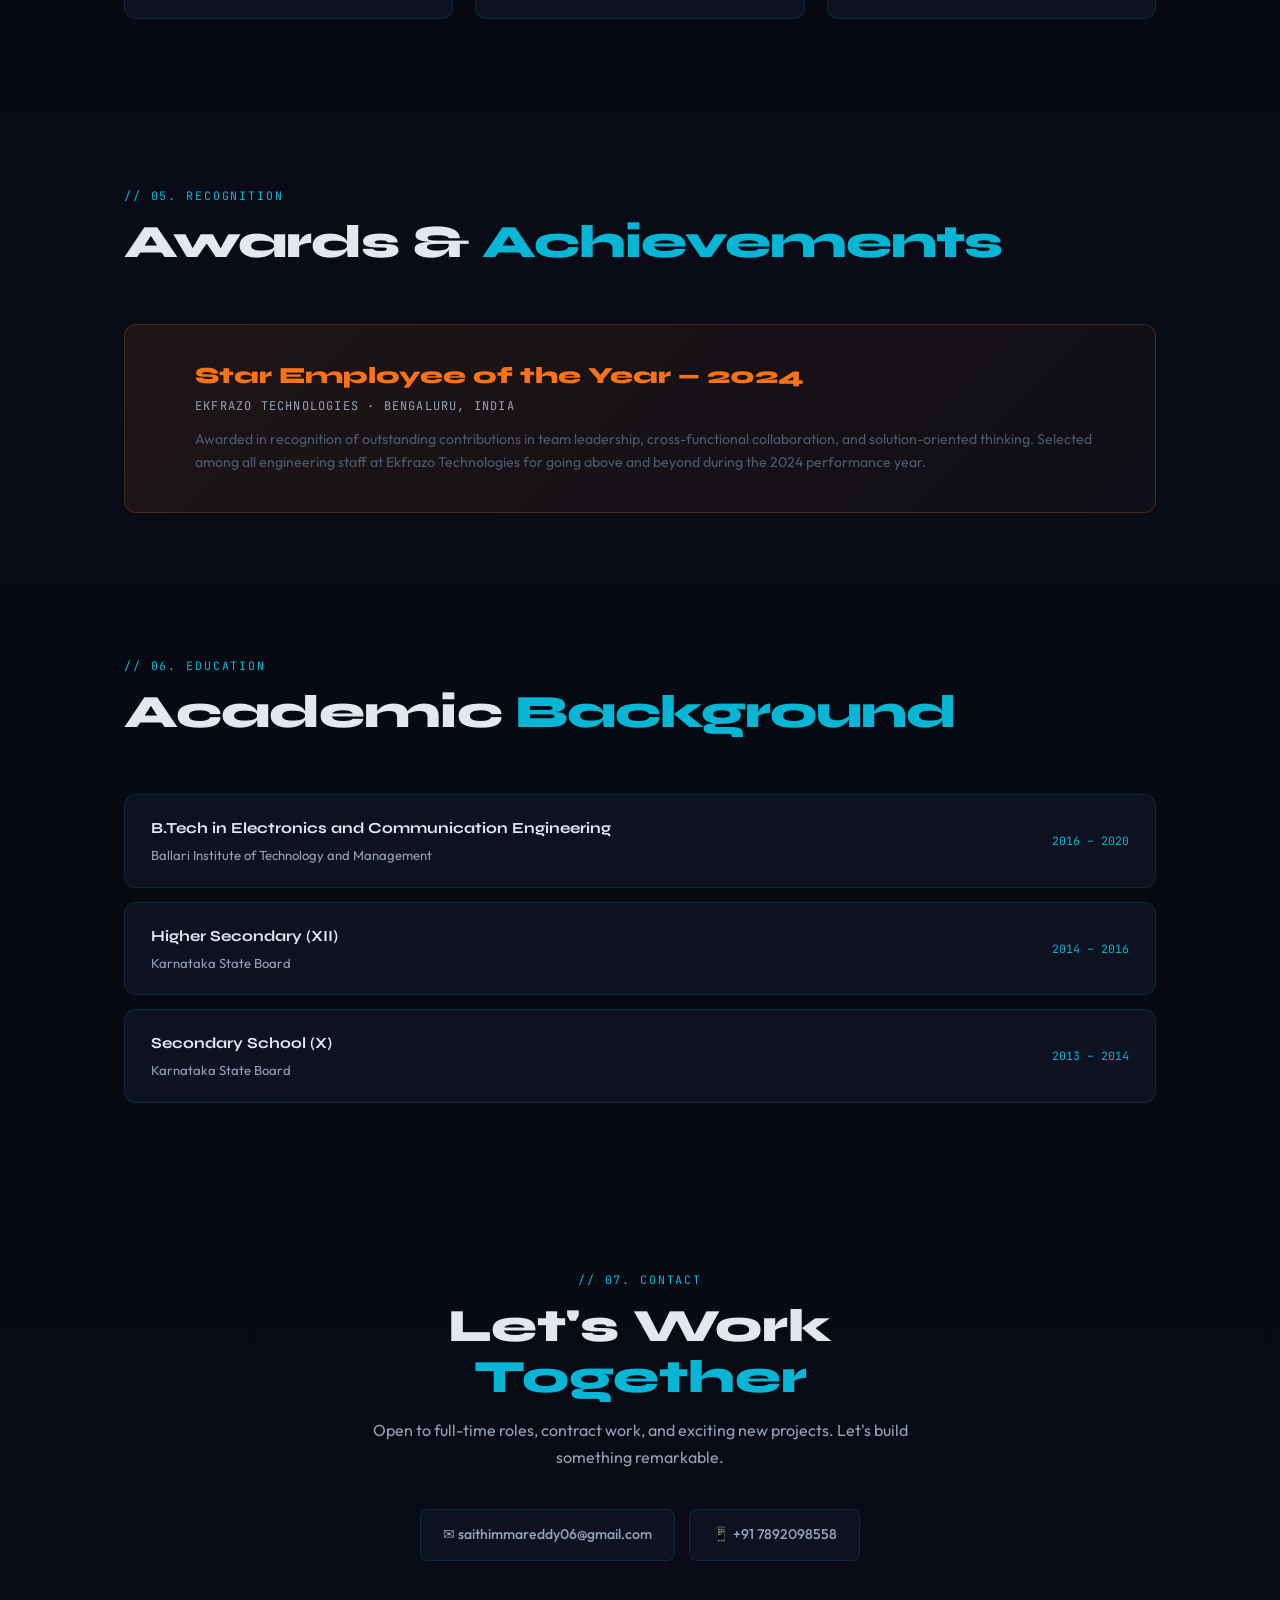
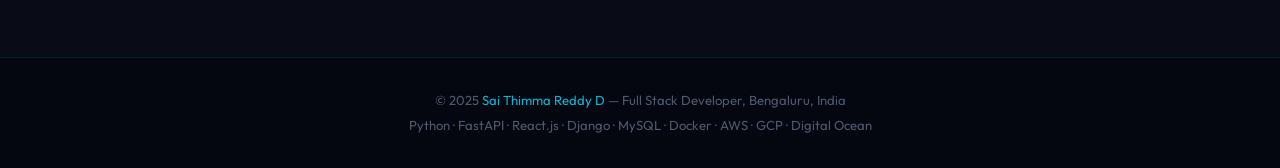
==== commit d8ed95d4: "pushing the updated code for email" ====
--- a/index.html
+++ b/index.html
@@ -276,7 +276,7 @@
         </div>
         <div class="info-card">
           <div class="ic-label">Contact</div>
-          <div class="ic-value" style="font-size:0.88rem;line-height:1.4;">saithimmareddy06@gmail.com<SS/div>
+          <div class="ic-value" style="font-size:0.88rem;line-height:1.4;">saithimmareddy06@gmail.com</div>
           <div class="ic-sub">+91 7892098558</div>
         </div>
       </div>
